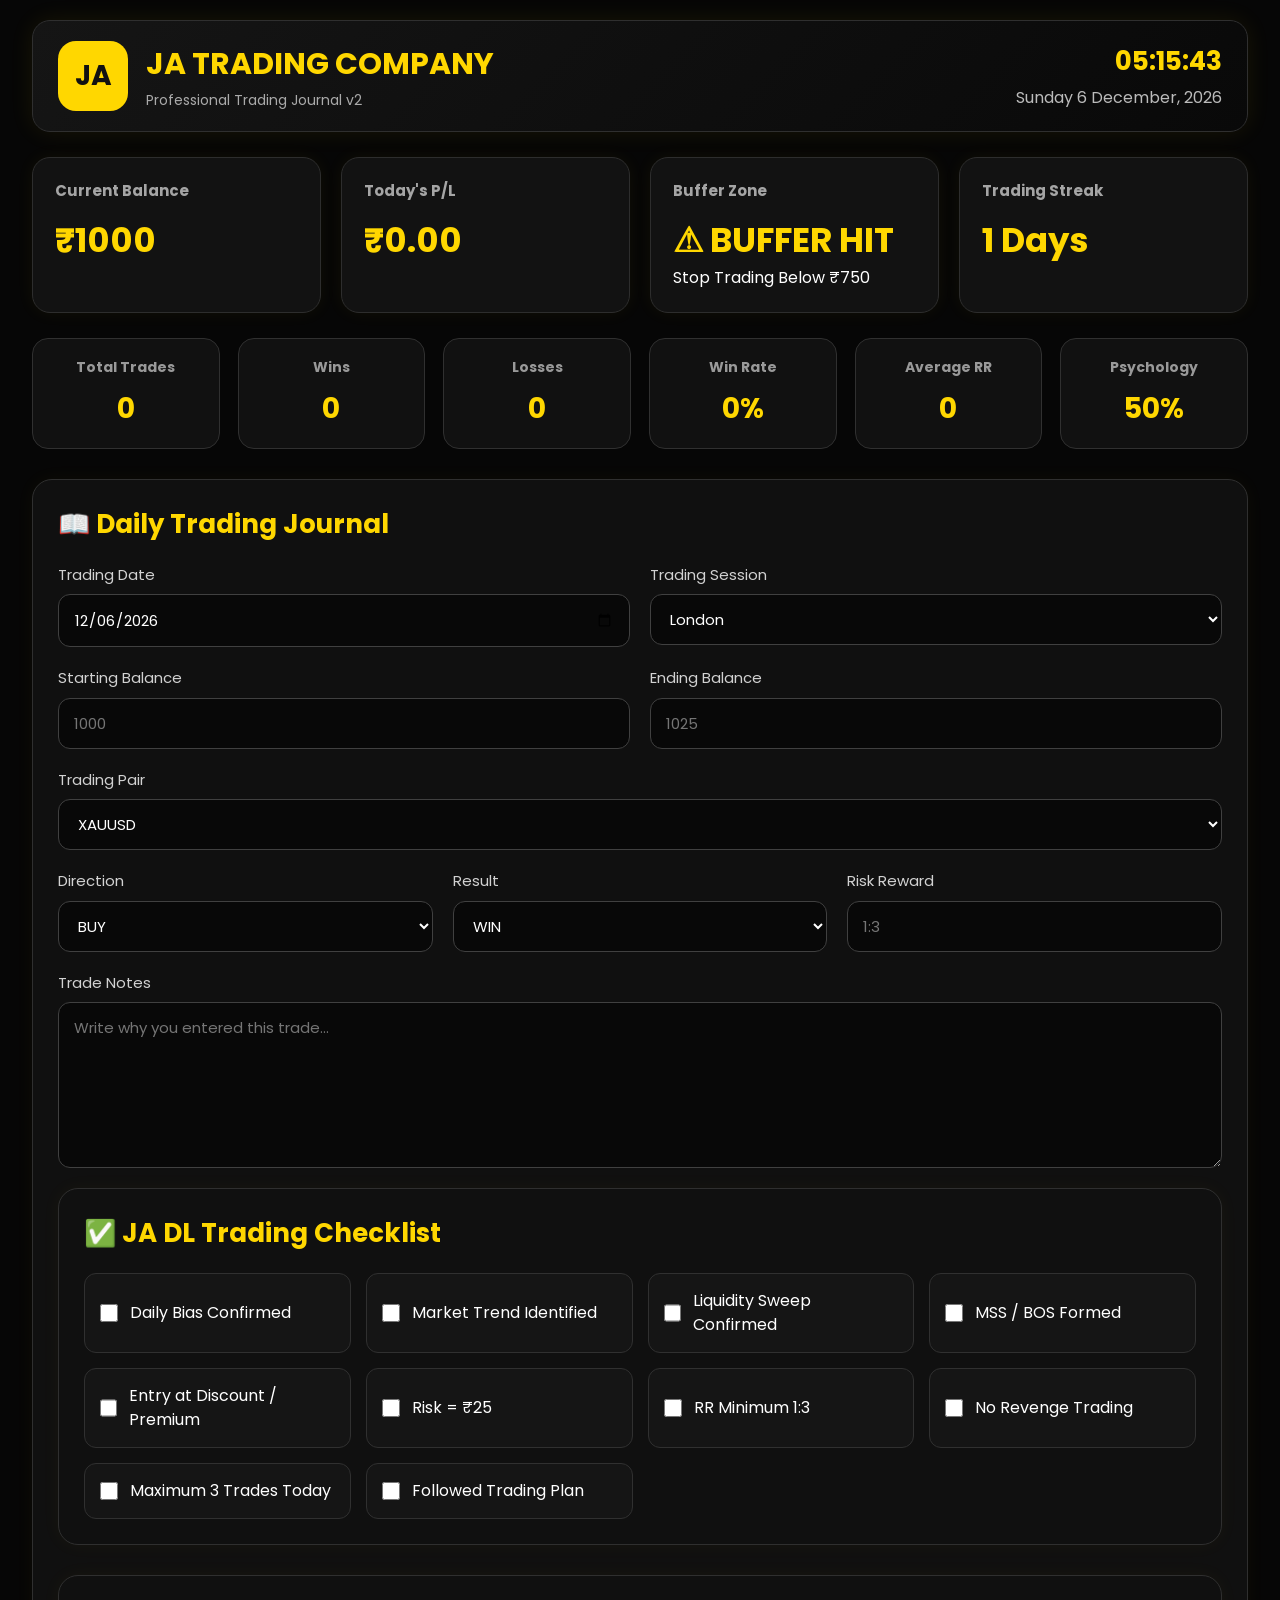
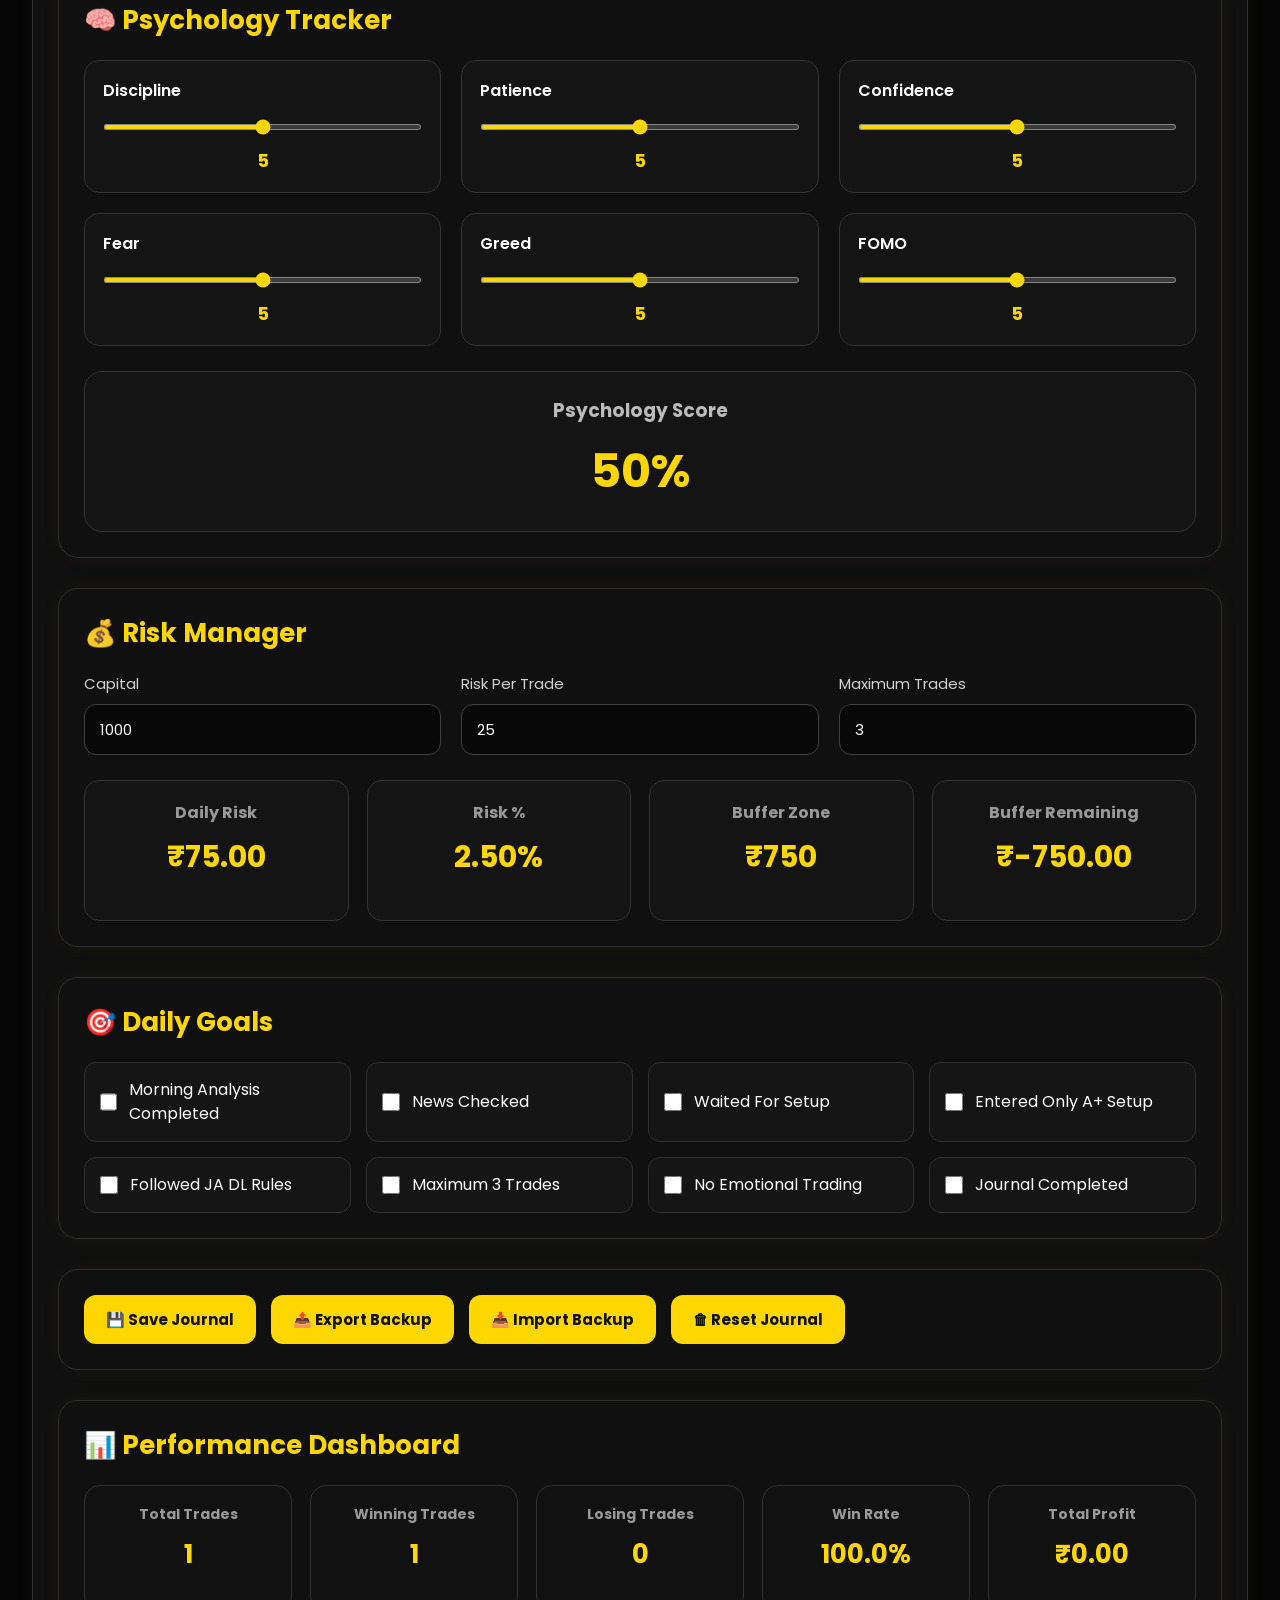
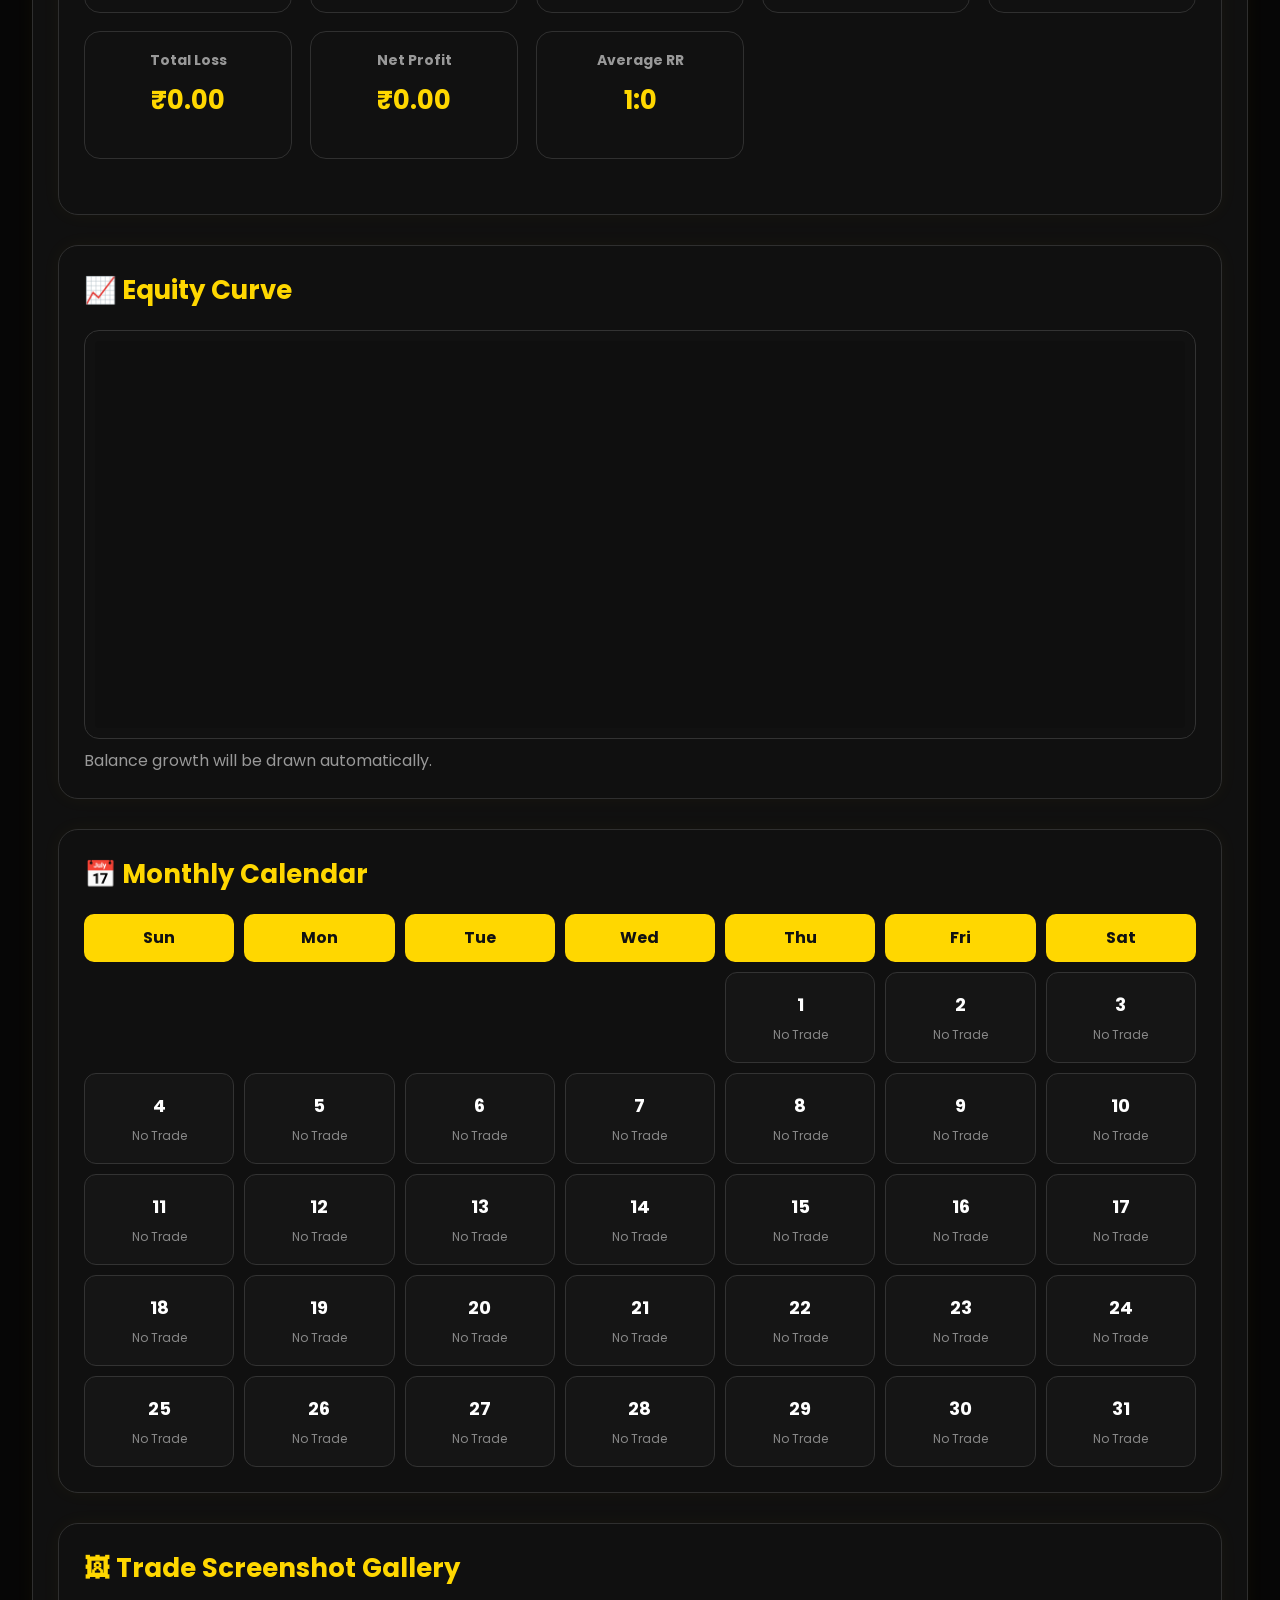
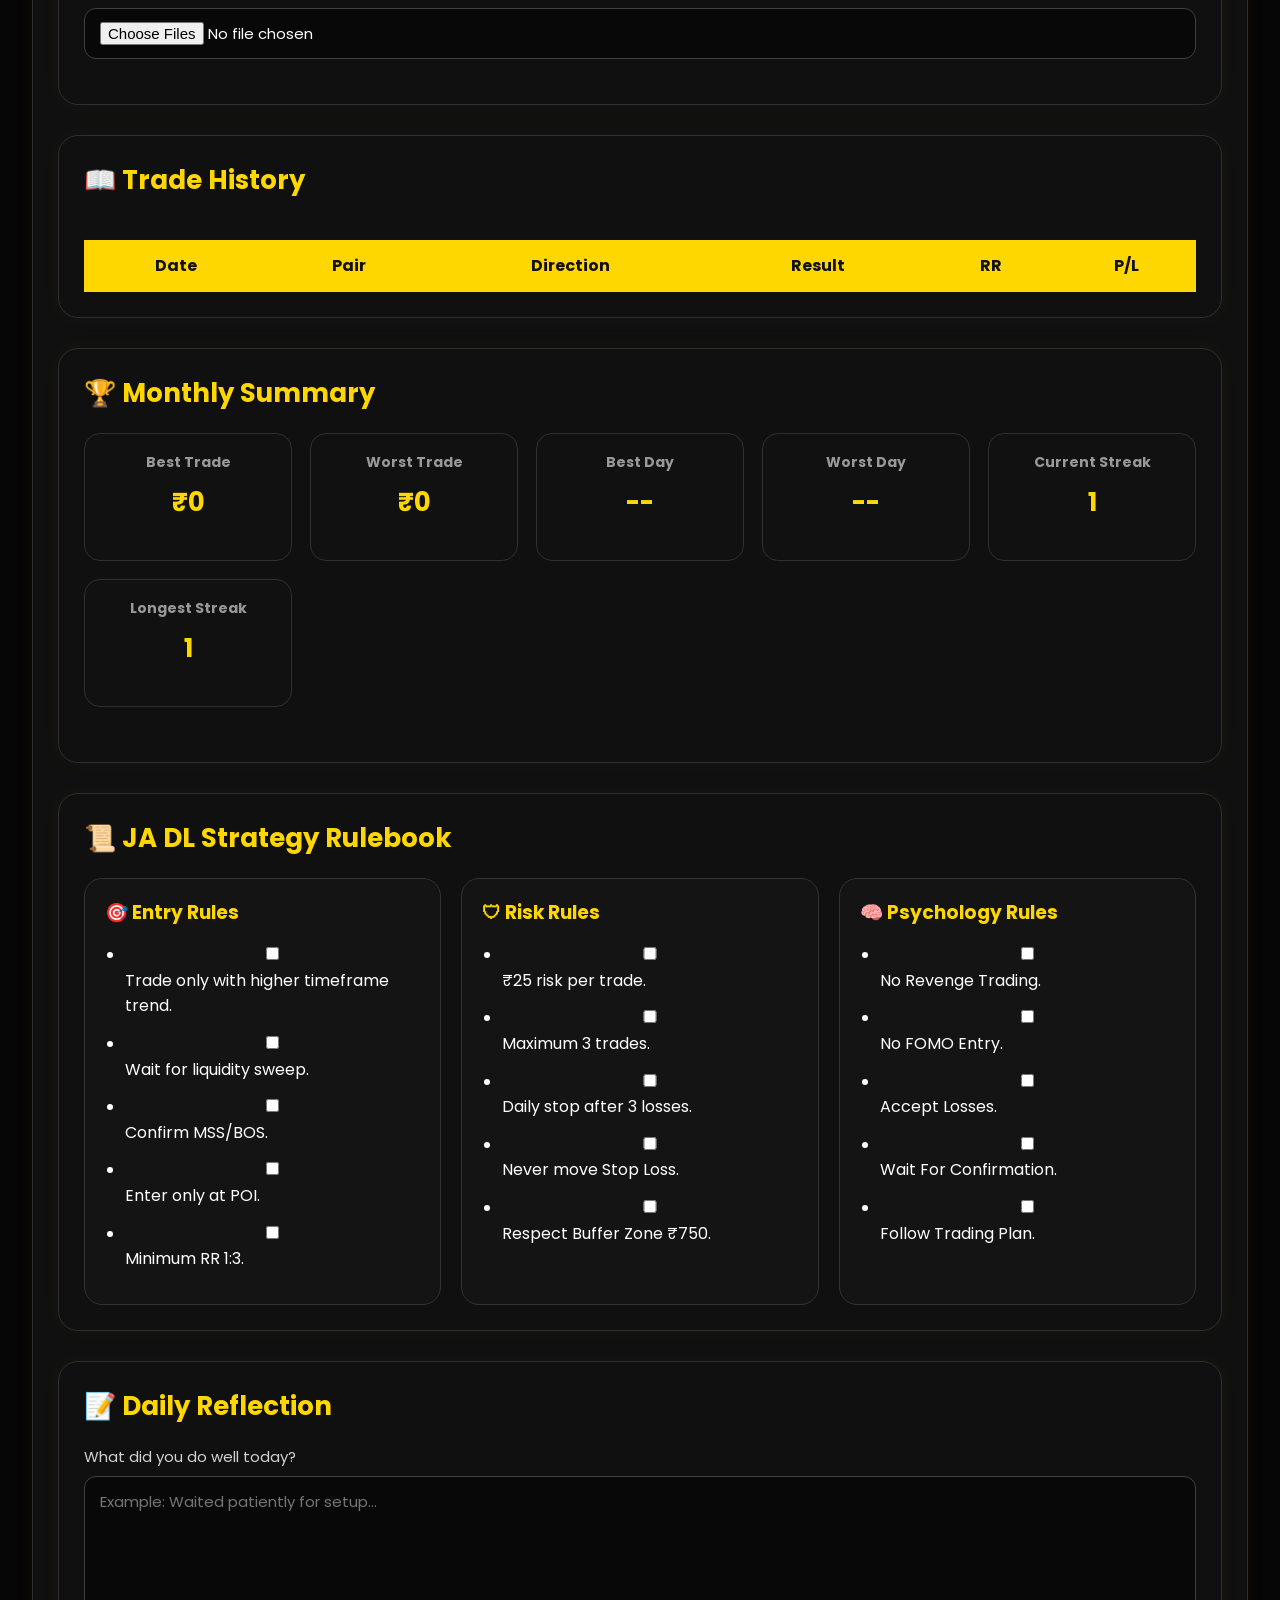
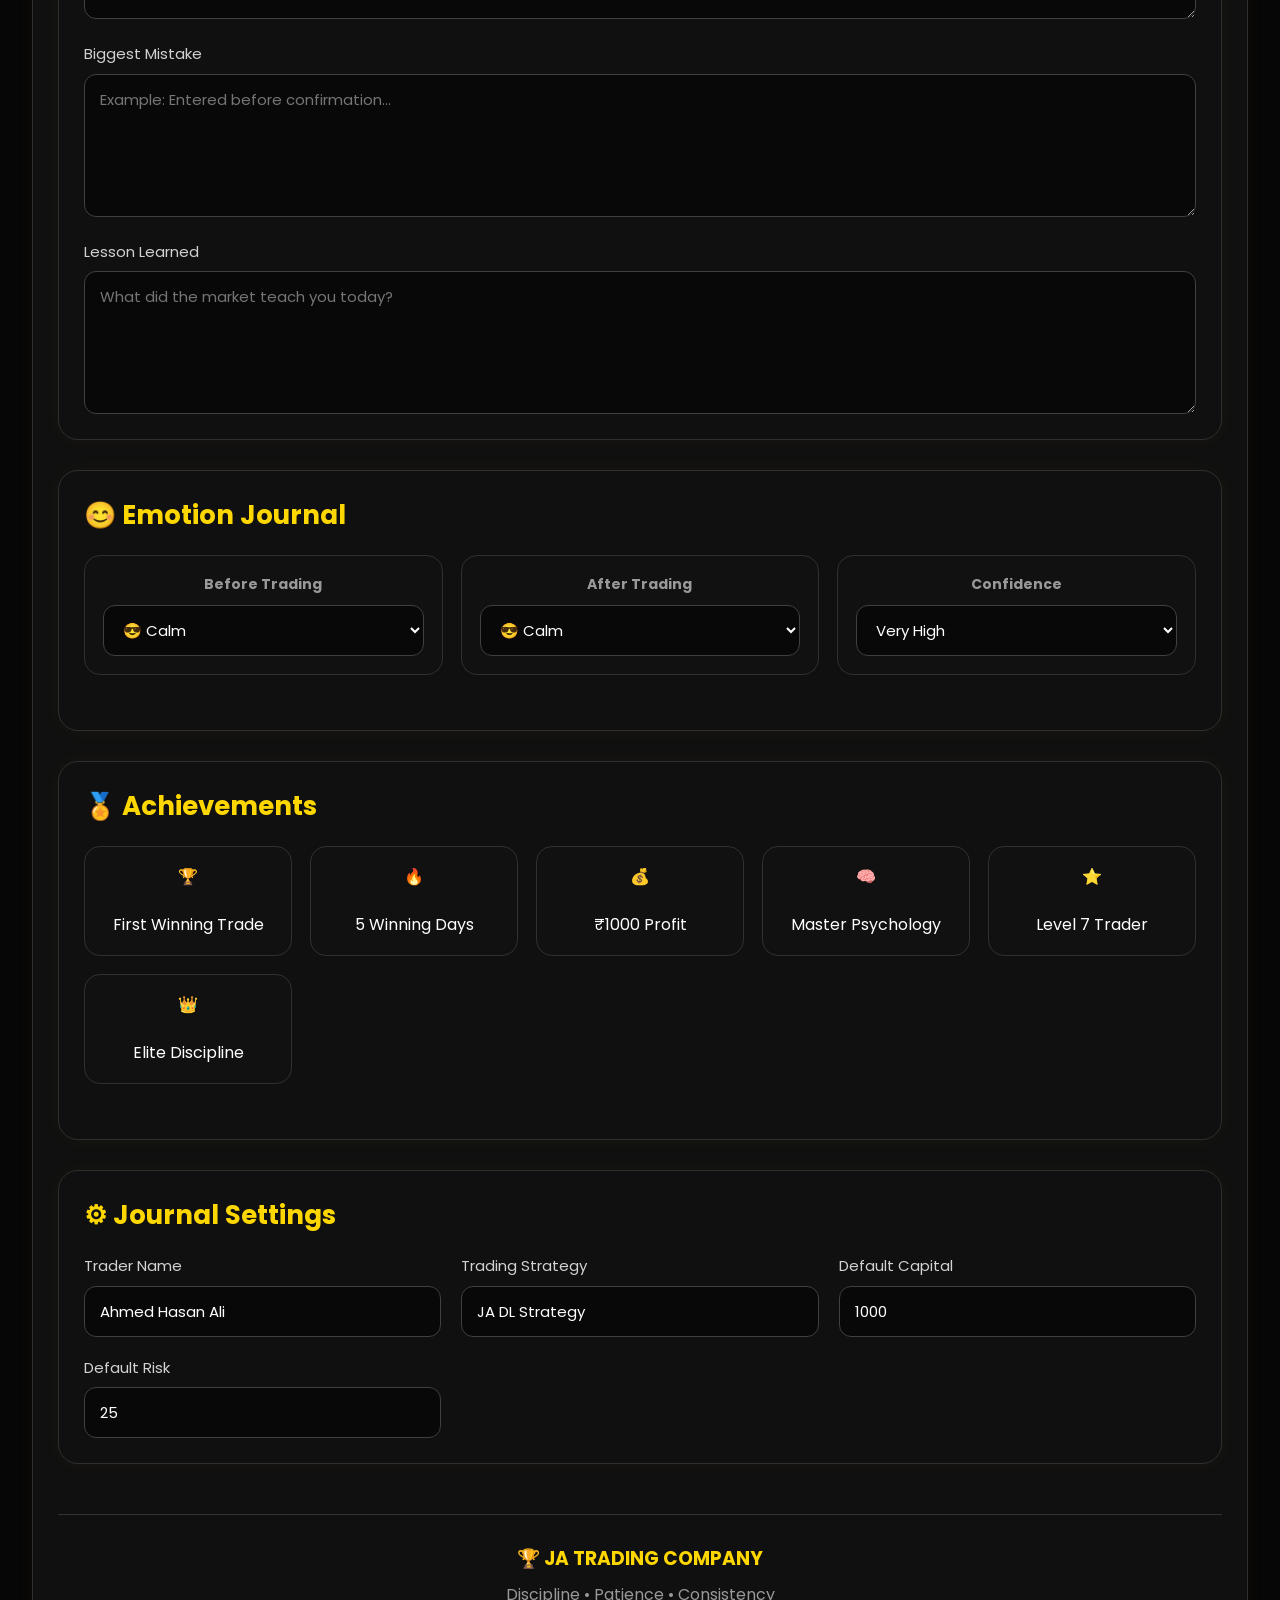
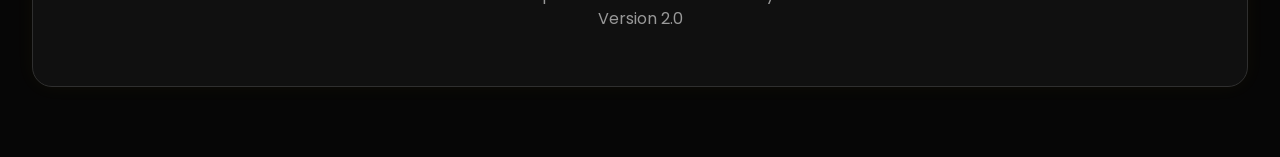
==== index.html @ 91037d9c "Rename index.html.HTML to index.html" ====
<!DOCTYPE html>
<html lang="en">
<head>

<meta charset="UTF-8">
<meta name="viewport" content="width=device-width, initial-scale=1.0">

<title>JA TRADING COMPANY | Professional Trading Journal</title>

<link rel="preconnect" href="https://fonts.googleapis.com">
<link rel="preconnect" href="https://fonts.gstatic.com" crossorigin>

<link href="https://fonts.googleapis.com/css2?family=Poppins:wght@300;400;500;600;700;800&display=swap" rel="stylesheet">

<style>

/* ===== CSS WILL CONTINUE IN PART 5 ===== */

/* ==========================================
   JA TRADING COMPANY
   PROFESSIONAL TRADING JOURNAL v2
   PART 5A
========================================== */

*{
margin:0;
padding:0;
box-sizing:border-box;
font-family:'Poppins',sans-serif;
}

html{
scroll-behavior:smooth;
}

body{
background:#060606;
color:#ffffff;
line-height:1.5;
}

.container{
width:95%;
max-width:1450px;
margin:auto;
padding:20px 0 40px;
}

/* ===========================
HEADER
=========================== */

header{
display:flex;
justify-content:space-between;
align-items:center;
flex-wrap:wrap;
padding:20px 25px;
margin-bottom:25px;
border:1px solid #2f2f2f;
border-radius:18px;
background:linear-gradient(135deg,#151515,#090909);
box-shadow:0 0 25px rgba(255,215,0,.08);
}

.logo{
display:flex;
align-items:center;
gap:18px;
}

.logoBox{
width:70px;
height:70px;
border-radius:18px;
display:flex;
justify-content:center;
align-items:center;
font-size:28px;
font-weight:700;
background:gold;
color:#111;
}

header h1{
font-size:30px;
color:gold;
}

header p{
color:#aaa;
font-size:14px;
margin-top:3px;
}

.clock{
text-align:right;
}

#liveClock{
font-size:26px;
font-weight:bold;
color:gold;
}

#todayDate{
margin-top:5px;
color:#bbb;
}

/* ===========================
DASHBOARD
=========================== */

.dashboard{
display:grid;
grid-template-columns:repeat(auto-fit,minmax(230px,1fr));
gap:20px;
margin-bottom:25px;
}

.card{
background:#121212;
border:1px solid #2d2d2d;
border-radius:18px;
padding:22px;
transition:.35s;
box-shadow:0 0 18px rgba(255,215,0,.05);
}

.card:hover{
transform:translateY(-6px);
border-color:gold;
}

.card h3{
font-size:15px;
color:#a5a5a5;
margin-bottom:12px;
}

.card h1{
font-size:34px;
color:gold;
}

/* ===========================
SMALL CARDS
=========================== */

.statsGrid{
display:grid;
grid-template-columns:repeat(auto-fit,minmax(180px,1fr));
gap:18px;
margin-bottom:30px;
}

.smallCard{
background:#111;
border:1px solid #303030;
border-radius:16px;
padding:18px;
text-align:center;
transition:.3s;
}

.smallCard:hover{
border-color:gold;
transform:translateY(-4px);
}

.smallCard h4{
color:#999;
font-size:14px;
margin-bottom:10px;
}

.smallCard h2{
color:gold;
font-size:28px;
}

/* ===========================
JOURNAL
=========================== */

.journal{
background:#101010;
border:1px solid #2f2f2f;
border-radius:20px;
padding:25px;
margin-bottom:30px;
box-shadow:0 0 20px rgba(255,215,0,.04);
}

.journal h2{
color:gold;
margin-bottom:20px;
font-size:26px;
}

.row{
display:grid;
grid-template-columns:repeat(auto-fit,minmax(260px,1fr));
gap:20px;
margin-bottom:20px;
}

.grid2{
display:grid;
grid-template-columns:repeat(auto-fit,minmax(280px,1fr));
gap:20px;
}

.grid3{
display:grid;
grid-template-columns:repeat(auto-fit,minmax(220px,1fr));
gap:20px;
}

.inputGroup{
display:flex;
flex-direction:column;
}

.inputGroup.full{
grid-column:1/-1;
}

.inputGroup label{
margin-bottom:8px;
font-size:15px;
color:#d2d2d2;
}

/* ===========================
INPUTS
=========================== */

input,
select,
textarea{
width:100%;
padding:13px 15px;
background:#080808;
border:1px solid #404040;
border-radius:12px;
color:white;
font-size:15px;
outline:none;
transition:.25s;
}

input:focus,
select:focus,
textarea:focus{
border-color:gold;
box-shadow:0 0 12px rgba(255,215,0,.18);
}

textarea{
resize:vertical;
min-height:120px;
}

/* Date Picker */

input[type="date"]{
color:white;
color-scheme:dark;
cursor:pointer;
}

input[type="date"]::-webkit-calendar-picker-indicator{
filter:invert(1);
cursor:pointer;
}

/* Range */

input[type="range"]{
accent-color:gold;
padding:0;
height:6px;
}

/* ===========================
BUTTONS
=========================== */

button{
background:gold;
color:#111;
padding:13px 22px;
border:none;
border-radius:12px;
font-weight:700;
font-size:15px;
cursor:pointer;
transition:.25s;
}

button:hover{
transform:translateY(-3px);
box-shadow:0 0 15px rgba(255,215,0,.35);
}

.buttonGrid{
display:flex;
flex-wrap:wrap;
gap:15px;
}


/* ===========================
CHECKLIST
=========================== */

.checkGrid{
display:grid;
grid-template-columns:repeat(auto-fit,minmax(250px,1fr));
gap:15px;
margin-top:15px;
}

.checkGrid label{
display:flex;
align-items:center;
gap:12px;
padding:15px;
background:#151515;
border:1px solid #303030;
border-radius:12px;
cursor:pointer;
transition:.25s;
}

.checkGrid label:hover{
border-color:gold;
background:#1b1b1b;
}

.checkGrid input{
width:18px;
height:18px;
accent-color:gold;
}


/* ===========================
PSYCHOLOGY
=========================== */

.sliderBox{
background:#141414;
padding:18px;
border-radius:15px;
border:1px solid #333;
}

.sliderBox label{
display:block;
margin-bottom:10px;
font-weight:600;
}

.sliderBox span{
display:block;
margin-top:10px;
font-size:18px;
font-weight:bold;
color:gold;
text-align:center;
}

.psychologyScore{
margin-top:25px;
padding:25px;
text-align:center;
background:#141414;
border-radius:18px;
border:1px solid #333;
}

.psychologyScore h3{
color:#bbb;
margin-bottom:12px;
}

.psychologyScore h1{
font-size:46px;
color:gold;
}


/* ===========================
RISK CARDS
=========================== */

.riskCards{
display:grid;
grid-template-columns:repeat(auto-fit,minmax(220px,1fr));
gap:18px;
margin-top:25px;
}

.riskCard{
background:#141414;
padding:20px;
text-align:center;
border-radius:15px;
border:1px solid #333;
transition:.3s;
}

.riskCard:hover{
border-color:gold;
transform:translateY(-5px);
}

.riskCard h4{
color:#999;
margin-bottom:10px;
}

.riskCard h2{
color:gold;
font-size:30px;
}


/* ===========================
CALENDAR
=========================== */

.calendarGrid{
display:grid;
grid-template-columns:repeat(7,1fr);
gap:10px;
margin-top:20px;
}

.dayHead{
background:gold;
color:#111;
font-weight:bold;
text-align:center;
padding:12px;
border-radius:10px;
}

.dayCell{
background:#151515;
border:1px solid #333;
border-radius:12px;
padding:18px;
text-align:center;
cursor:pointer;
transition:.25s;
user-select:none;
}

.dayCell:hover{
border-color:gold;
transform:scale(1.05);
}

.dayProfit{
background:#155724;
border-color:#2ecc71;
}

.dayLoss{
background:#5b1515;
border-color:#ff4d4d;
}

.dayNeutral{
background:#202020;
}


/* ===========================
TABLE
=========================== */

table{
width:100%;
border-collapse:collapse;
margin-top:20px;
}

th{
background:gold;
color:#111;
padding:14px;
}

td{
padding:12px;
text-align:center;
border-bottom:1px solid #333;
background:#111;
}

tr:hover td{
background:#1a1a1a;
}


/* ===========================
GALLERY
=========================== */

.gallery{
display:grid;
grid-template-columns:repeat(auto-fit,minmax(180px,1fr));
gap:18px;
margin-top:20px;
}

.gallery img{
width:100%;
height:180px;
object-fit:cover;
border-radius:15px;
border:2px solid #333;
transition:.3s;
}

.gallery img:hover{
border-color:gold;
transform:scale(1.03);
}


/* ===========================
RULEBOOK
=========================== */

.ruleContainer{
display:grid;
grid-template-columns:repeat(auto-fit,minmax(280px,1fr));
gap:20px;
}

.ruleCard{
background:#141414;
border:1px solid #333;
padding:20px;
border-radius:18px;
}

.ruleCard h3{
color:gold;
margin-bottom:15px;
}

.ruleCard ul{
padding-left:20px;
}

.ruleCard li{
margin-bottom:12px;
line-height:1.6;
}


/* ===========================
ACHIEVEMENTS
=========================== */

.smallCard{
transition:.3s;
}

.smallCard:hover{
box-shadow:0 0 20px rgba(255,215,0,.15);
}


/* ===========================
FOOTER
=========================== */

footer{
margin-top:50px;
padding:30px;
text-align:center;
border-top:1px solid #333;
color:#999;
}

footer h3{
color:gold;
margin-bottom:10px;
}

/* ===========================
EQUITY CHART
=========================== */

canvas{
width:100%;
display:block;
background:#0f0f0f;
border:1px solid #333;
border-radius:18px;
padding:10px;
margin-top:20px;
}

/* ===========================
CUSTOM SCROLLBAR
=========================== */

::-webkit-scrollbar{
width:10px;
height:10px;
}

::-webkit-scrollbar-track{
background:#0b0b0b;
}

::-webkit-scrollbar-thumb{
background:gold;
border-radius:20px;
}

::-webkit-scrollbar-thumb:hover{
background:#ffd700;
}

/* ===========================
STATUS COLORS
=========================== */

.profit{
color:#2ecc71;
font-weight:bold;
}

.loss{
color:#ff4d4d;
font-weight:bold;
}

.warning{
color:#ff9800;
font-weight:bold;
}

.safe{
color:#2ecc71;
font-weight:bold;
}

/* ===========================
BADGES
=========================== */

.badge{
display:inline-block;
padding:8px 14px;
border-radius:30px;
background:gold;
color:#111;
font-weight:700;
font-size:13px;
margin:5px;
}

.locked{
background:#333;
color:#aaa;
}

/* ===========================
QUOTE BOX
=========================== */

.quoteBox{
margin-top:20px;
padding:20px;
background:#141414;
border-left:5px solid gold;
border-radius:12px;
font-style:italic;
color:#ddd;
}

/* ===========================
ANIMATIONS
=========================== */

@keyframes fadeUp{

0%{
opacity:0;
transform:translateY(20px);
}

100%{
opacity:1;
transform:translateY(0);
}

}

.card,
.smallCard,
.journal,
.ruleCard,
.riskCard{
animation:fadeUp .5s ease;
}

/* ===========================
HOVER EFFECTS
=========================== */

button:active{
transform:scale(.98);
}

input:hover,
select:hover,
textarea:hover{
border-color:#777;
}

/* ===========================
RESPONSIVE
=========================== */

@media(max-width:1100px){

header{
flex-direction:column;
gap:20px;
text-align:center;
}

.clock{
text-align:center;
}

}

@media(max-width:768px){

.container{
width:96%;
}

.dashboard{
grid-template-columns:1fr;
}

.statsGrid{
grid-template-columns:1fr 1fr;
}

.grid2,
.grid3,
.row,
.ruleContainer{
grid-template-columns:1fr;
}

.buttonGrid{
flex-direction:column;
}

button{
width:100%;
}

.calendarGrid{
grid-template-columns:repeat(7,1fr);
gap:5px;
}

.dayCell{
padding:10px;
font-size:14px;
}

.logo{
flex-direction:column;
text-align:center;
}

header h1{
font-size:24px;
}

.card h1{
font-size:28px;
}

}

@media(max-width:500px){

.statsGrid{
grid-template-columns:1fr;
}

.dayHead{
font-size:12px;
padding:8px;
}

.dayCell{
font-size:12px;
padding:8px;
}

.gallery{
grid-template-columns:1fr;
}

table{
font-size:12px;
}

th,
td{
padding:8px;
}

}

/* ===========================
FINAL TOUCHES
=========================== */

::selection{
background:gold;
color:#111;
}

hr{
border:none;
height:1px;
background:#333;
margin:25px 0;
}

.hidden{
display:none;
}

.center{
text-align:center;
}

.gold{
color:gold;
}

.mt20{
margin-top:20px;
}

.mb20{
margin-bottom:20px;
}

.shadow{
box-shadow:0 0 20px rgba(255,215,0,.12);
}

.round{
border-radius:18px;
}

/* ===== END OF CSS ===== */



</style>

</head>

<body>

<div class="container">

<!-- ========================================= -->
<!-- HEADER -->
<!-- ========================================= -->

<header>

<div class="logo">

<div class="logoBox">
JA
</div>

<div>

<h1>JA TRADING COMPANY</h1>

<p>
Professional Trading Journal v2
</p>

</div>

</div>

<div class="clock">

<div id="liveClock">
00:00:00
</div>

<div id="todayDate">
Loading...
</div>

</div>

</header>





<!-- ========================================= -->
<!-- DASHBOARD -->
<!-- ========================================= -->

<section class="dashboard">

<div class="card">

<h3>Current Balance</h3>

<h1 id="currentBalanceDisplay">
₹1000
</h1>

</div>

<div class="card">

<h3>Today's P/L</h3>

<h1 id="todayPnL">
₹0
</h1>

</div>

<div class="card">

<h3>Buffer Zone</h3>

<h1 id="bufferStatus">
SAFE
</h1>

<p>
Stop Trading Below ₹750
</p>

</div>

<div class="card">

<h3>Trading Streak</h3>

<h1 id="streak">
0 Days
</h1>

</div>

</section>







<!-- ========================================= -->
<!-- QUICK STATISTICS -->
<!-- ========================================= -->

<section class="statsGrid">

<div class="smallCard">

<h4>Total Trades</h4>

<h2 id="totalTrades">
0
</h2>

</div>

<div class="smallCard">

<h4>Wins</h4>

<h2 id="wins">
0
</h2>

</div>

<div class="smallCard">

<h4>Losses</h4>

<h2 id="losses">
0
</h2>

</div>

<div class="smallCard">

<h4>Win Rate</h4>

<h2 id="winRate">
0%
</h2>

</div>

<div class="smallCard">

<h4>Average RR</h4>

<h2 id="avgRR">
0
</h2>

</div>

<div class="smallCard">

<h4>Psychology</h4>

<h2 id="mindScore">
0%
</h2>

</div>

</section>








<!-- ========================================= -->
<!-- DAILY JOURNAL -->
<!-- ========================================= -->

<section class="journal">

<h2>
📖 Daily Trading Journal
</h2>

<div class="row">

<div class="inputGroup">

<label>

Trading Date

</label>

<input
type="date"
id="tradeDate">

</div>

<div class="inputGroup">

<label>

Trading Session

</label>

<select id="session">

<option>London</option>
<option>New York</option>
<option>Asian</option>

</select>

</div>

</div>






<div class="row">

<div class="inputGroup">

<label>

Starting Balance

</label>

<input
type="number"
id="startingBalance"
placeholder="1000">

</div>

<div class="inputGroup">

<label>

Ending Balance

</label>

<input
type="number"
id="endingBalance"
placeholder="1025">

</div>

</div>







<div class="row">

<div class="inputGroup full">

<label>

Trading Pair

</label>

<select id="pair">

<option>XAUUSD</option>
<option>BTCUSD</option>
<option>EURUSD</option>
<option>GBPUSD</option>
<option>USDJPY</option>

</select>

</div>

</div>







<div class="row">

<div class="inputGroup">

<label>

Direction

</label>

<select id="direction">

<option>BUY</option>
<option>SELL</option>

</select>

</div>

<div class="inputGroup">

<label>

Result

</label>

<select id="result">

<option>WIN</option>
<option>LOSS</option>
<option>BREAKEVEN</option>

</select>

</div>

<div class="inputGroup">

<label>

Risk Reward

</label>

<input
type="text"
id="rr"
placeholder="1:3">

</div>

</div>







<div class="row">

<div class="inputGroup full">

<label>

Trade Notes

</label>

<textarea
id="notes"
rows="6"
placeholder="Write why you entered this trade..."></textarea>

</div>

</div>

<!-- ========================================= -->
<!-- JA DL CHECKLIST -->
<!-- ========================================= -->

<section class="journal">

<h2>✅ JA DL Trading Checklist</h2>

<div class="checkGrid">

<label><input type="checkbox" id="c1"> Daily Bias Confirmed</label>

<label><input type="checkbox" id="c2"> Market Trend Identified</label>

<label><input type="checkbox" id="c3"> Liquidity Sweep Confirmed</label>

<label><input type="checkbox" id="c4"> MSS / BOS Formed</label>

<label><input type="checkbox" id="c5"> Entry at Discount / Premium</label>

<label><input type="checkbox" id="c6"> Risk = ₹25</label>

<label><input type="checkbox" id="c7"> RR Minimum 1:3</label>

<label><input type="checkbox" id="c8"> No Revenge Trading</label>

<label><input type="checkbox" id="c9"> Maximum 3 Trades Today</label>

<label><input type="checkbox" id="c10"> Followed Trading Plan</label>

</div>

</section>





<!-- ========================================= -->
<!-- PSYCHOLOGY -->
<!-- ========================================= -->

<section class="journal">

<h2>🧠 Psychology Tracker</h2>

<div class="grid2">

<div class="sliderBox">

<label>Discipline</label>

<input
type="range"
id="discipline"
min="0"
max="10"
value="5">

<span id="disciplineValue">5</span>

</div>

<div class="sliderBox">

<label>Patience</label>

<input
type="range"
id="patience"
min="0"
max="10"
value="5">

<span id="patienceValue">5</span>

</div>

<div class="sliderBox">

<label>Confidence</label>

<input
type="range"
id="confidence"
min="0"
max="10"
value="5">

<span id="confidenceValue">5</span>

</div>

<div class="sliderBox">

<label>Fear</label>

<input
type="range"
id="fear"
min="0"
max="10"
value="5">

<span id="fearValue">5</span>

</div>

<div class="sliderBox">

<label>Greed</label>

<input
type="range"
id="greed"
min="0"
max="10"
value="5">

<span id="greedValue">5</span>

</div>

<div class="sliderBox">

<label>FOMO</label>

<input
type="range"
id="fomo"
min="0"
max="10"
value="5">

<span id="fomoValue">5</span>

</div>

</div>

<div class="psychologyScore">

<h3>Psychology Score</h3>

<h1 id="psychologyScore">
50%
</h1>

</div>

</section>





<!-- ========================================= -->
<!-- RISK MANAGER -->
<!-- ========================================= -->

<section class="journal">

<h2>💰 Risk Manager</h2>

<div class="grid3">

<div class="inputGroup">

<label>Capital</label>

<input
type="number"
id="capital"
value="1000">

</div>

<div class="inputGroup">

<label>Risk Per Trade</label>

<input
type="number"
id="riskPerTrade"
value="25">

</div>

<div class="inputGroup">

<label>Maximum Trades</label>

<input
type="number"
id="maxTrades"
value="3">

</div>

</div>

<div class="riskCards">

<div class="riskCard">

<h4>Daily Risk</h4>

<h2 id="dailyRisk">
₹75
</h2>

</div>

<div class="riskCard">

<h4>Risk %</h4>

<h2 id="riskPercent">
2.5%
</h2>

</div>

<div class="riskCard">

<h4>Buffer Zone</h4>

<h2>
₹750
</h2>

</div>

<div class="riskCard">

<h4>Buffer Remaining</h4>

<h2 id="bufferRemaining">
₹250
</h2>

</div>

</div>

</section>






<!-- ========================================= -->
<!-- DAILY GOALS -->
<!-- ========================================= -->

<section class="journal">

<h2>🎯 Daily Goals</h2>

<div class="checkGrid">

<label><input type="checkbox"> Morning Analysis Completed</label>

<label><input type="checkbox"> News Checked</label>

<label><input type="checkbox"> Waited For Setup</label>

<label><input type="checkbox"> Entered Only A+ Setup</label>

<label><input type="checkbox"> Followed JA DL Rules</label>

<label><input type="checkbox"> Maximum 3 Trades</label>

<label><input type="checkbox"> No Emotional Trading</label>

<label><input type="checkbox"> Journal Completed</label>

</div>

</section>







<!-- ========================================= -->
<!-- ACTION BUTTONS -->
<!-- ========================================= -->

<section class="journal">

<div class="buttonGrid">

<button id="saveJournalBtn">

💾 Save Journal

</button>

<button id="exportBtn">

📤 Export Backup

</button>

<button id="importBtn">

📥 Import Backup

</button>

<button id="resetBtn">

🗑 Reset Journal

</button>

</div>

</section>


<!-- ========================================= -->
<!-- PERFORMANCE DASHBOARD -->
<!-- ========================================= -->

<section class="journal">

<h2>📊 Performance Dashboard</h2>

<div class="statsGrid">

<div class="smallCard">
<h4>Total Trades</h4>
<h2 id="statTotalTrades">0</h2>
</div>

<div class="smallCard">
<h4>Winning Trades</h4>
<h2 id="statWins">0</h2>
</div>

<div class="smallCard">
<h4>Losing Trades</h4>
<h2 id="statLosses">0</h2>
</div>

<div class="smallCard">
<h4>Win Rate</h4>
<h2 id="statWinRate">0%</h2>
</div>

<div class="smallCard">
<h4>Total Profit</h4>
<h2 id="statProfit">₹0</h2>
</div>

<div class="smallCard">
<h4>Total Loss</h4>
<h2 id="statLoss">₹0</h2>
</div>

<div class="smallCard">
<h4>Net Profit</h4>
<h2 id="statNet">₹0</h2>
</div>

<div class="smallCard">
<h4>Average RR</h4>
<h2 id="statRR">1:0</h2>
</div>

</div>

</section>





<!-- ========================================= -->
<!-- EQUITY CURVE -->
<!-- ========================================= -->

<section class="journal">

<h2>📈 Equity Curve</h2>

<canvas
id="equityChart"
width="900"
height="320"
style="
width:100%;
background:#111;
border-radius:15px;
border:1px solid #333;
">
</canvas>

<p style="margin-top:10px;color:#999;">
Balance growth will be drawn automatically.
</p>

</section>






<!-- ========================================= -->
<!-- MONTHLY CALENDAR -->
<!-- ========================================= -->

<section class="journal">

<h2>📅 Monthly Calendar</h2>

<div id="calendarGrid" class="calendarGrid">

<div class="dayHead">Sun</div>
<div class="dayHead">Mon</div>
<div class="dayHead">Tue</div>
<div class="dayHead">Wed</div>
<div class="dayHead">Thu</div>
<div class="dayHead">Fri</div>
<div class="dayHead">Sat</div>

<!-- Days added by JavaScript -->

</div>

</section>







<!-- ========================================= -->
<!-- SCREENSHOT GALLERY -->
<!-- ========================================= -->

<section class="journal">

<h2>🖼 Trade Screenshot Gallery</h2>

<input
type="file"
id="imageUpload"
accept="image/*"
multiple>

<div
id="gallery"
class="gallery">

</div>

</section>








<!-- ========================================= -->
<!-- TRADE HISTORY -->
<!-- ========================================= -->

<section class="journal">

<h2>📖 Trade History</h2>

<div style="overflow:auto;">

<table id="historyTable">

<thead>

<tr>

<th>Date</th>

<th>Pair</th>

<th>Direction</th>

<th>Result</th>

<th>RR</th>

<th>P/L</th>

</tr>

</thead>

<tbody id="historyBody">

</tbody>

</table>

</div>

</section>








<!-- ========================================= -->
<!-- MONTHLY SUMMARY -->
<!-- ========================================= -->

<section class="journal">

<h2>🏆 Monthly Summary</h2>

<div class="statsGrid">

<div class="smallCard">

<h4>Best Trade</h4>

<h2 id="bestTrade">
₹0
</h2>

</div>

<div class="smallCard">

<h4>Worst Trade</h4>

<h2 id="worstTrade">
₹0
</h2>

</div>

<div class="smallCard">

<h4>Best Day</h4>

<h2 id="bestDay">
--
</h2>

</div>

<div class="smallCard">

<h4>Worst Day</h4>

<h2 id="worstDay">
--
</h2>

</div>

<div class="smallCard">

<h4>Current Streak</h4>

<h2 id="currentStreak">
0
</h2>

</div>

<div class="smallCard">

<h4>Longest Streak</h4>

<h2 id="longestStreak">
0
</h2>

</div>

</div>

</section>

<!-- ========================================= -->
<!-- JA DL RULEBOOK -->
<!-- ========================================= -->

<section class="journal">

<h2>📜 JA DL Strategy Rulebook</h2>

<div class="ruleContainer">

<div class="ruleCard">
<h3>🎯 Entry Rules</h3>

<ul>
<li><input type="checkbox" id="r1"> Trade only with higher timeframe trend.</li>
<li><input type="checkbox" id="r2"> Wait for liquidity sweep.</li>
<li><input type="checkbox" id="r3"> Confirm MSS/BOS.</li>
<li><input type="checkbox" id="r4"> Enter only at POI.</li>
<li><input type="checkbox" id="r5"> Minimum RR 1:3.</li>
</ul>

</div>

<div class="ruleCard">

<h3>🛡 Risk Rules</h3>

<ul>

<li><input type="checkbox" id="r6"> ₹25 risk per trade.</li>

<li><input type="checkbox" id="r7"> Maximum 3 trades.</li>

<li><input type="checkbox" id="r8"> Daily stop after 3 losses.</li>

<li><input type="checkbox" id="r9"> Never move Stop Loss.</li>

<li><input type="checkbox" id="r10"> Respect Buffer Zone ₹750.</li>

</ul>

</div>

<div class="ruleCard">

<h3>🧠 Psychology Rules</h3>

<ul>

<li><input type="checkbox" id="r11"> No Revenge Trading.</li>

<li><input type="checkbox" id="r12"> No FOMO Entry.</li>

<li><input type="checkbox" id="r13"> Accept Losses.</li>

<li><input type="checkbox" id="r14"> Wait For Confirmation.</li>

<li><input type="checkbox" id="r15"> Follow Trading Plan.</li>

</ul>

</div>

</div>

</section>







<!-- ========================================= -->
<!-- DAILY REFLECTION -->
<!-- ========================================= -->

<section class="journal">

<h2>📝 Daily Reflection</h2>

<div class="inputGroup">

<label>
What did you do well today?
</label>

<textarea
id="goodThings"
rows="5"
placeholder="Example: Waited patiently for setup...">
</textarea>

</div>

<br>

<div class="inputGroup">

<label>
Biggest Mistake
</label>

<textarea
id="mistakes"
rows="5"
placeholder="Example: Entered before confirmation...">
</textarea>

</div>

<br>

<div class="inputGroup">

<label>
Lesson Learned
</label>

<textarea
id="lesson"
rows="5"
placeholder="What did the market teach you today?">
</textarea>

</div>

</section>








<!-- ========================================= -->
<!-- EMOTION JOURNAL -->
<!-- ========================================= -->

<section class="journal">

<h2>😊 Emotion Journal</h2>

<div class="statsGrid">

<div class="smallCard">
<h4>Before Trading</h4>

<select id="emotionBefore">
<option>😎 Calm</option>
<option>😐 Normal</option>
<option>😟 Nervous</option>
<option>😡 Angry</option>
<option>😨 Fearful</option>
</select>

</div>

<div class="smallCard">

<h4>After Trading</h4>

<select id="emotionAfter">
<option>😎 Calm</option>
<option>😊 Happy</option>
<option>😐 Neutral</option>
<option>😔 Sad</option>
<option>😡 Frustrated</option>
</select>

</div>

<div class="smallCard">

<h4>Confidence</h4>

<select id="confidenceLevel">
<option>Very High</option>
<option>High</option>
<option>Medium</option>
<option>Low</option>
<option>Very Low</option>
</select>

</div>

</div>

</section>








<!-- ========================================= -->
<!-- ACHIEVEMENTS -->
<!-- ========================================= -->

<section class="journal">

<h2>🏅 Achievements</h2>

<div class="statsGrid">

<div class="smallCard">
🏆<br><br>

First Winning Trade

</div>

<div class="smallCard">
🔥<br><br>

5 Winning Days

</div>

<div class="smallCard">
💰<br><br>

₹1000 Profit

</div>

<div class="smallCard">
🧠<br><br>

Master Psychology

</div>

<div class="smallCard">
⭐<br><br>

Level 7 Trader

</div>

<div class="smallCard">
👑<br><br>

Elite Discipline

</div>

</div>

</section>








<!-- ========================================= -->
<!-- SETTINGS -->
<!-- ========================================= -->

<section class="journal">

<h2>⚙ Journal Settings</h2>

<div class="grid2">

<div class="inputGroup">

<label>
Trader Name
</label>

<input
type="text"
id="traderName"
value="Ahmed Hasan Ali">

</div>

<div class="inputGroup">

<label>
Trading Strategy
</label>

<input
type="text"
id="strategyName"
value="JA DL Strategy">

</div>

<div class="inputGroup">

<label>
Default Capital
</label>

<input
type="number"
id="defaultCapital"
value="1000">

</div>

<div class="inputGroup">

<label>
Default Risk
</label>

<input
type="number"
id="defaultRisk"
value="25">

</div>

</div>

</section>








<!-- ========================================= -->
<!-- FOOTER -->
<!-- ========================================= -->

<footer>

<h3>
🏆 JA TRADING COMPANY
</h3>

<p>

Discipline • Patience • Consistency

</p>

<p>

Version 2.0

</p>

</footer>




<!-- ========================================= -->
<!-- JAVASCRIPT START -->
<!-- ========================================= -->

<script>

/* ==========================================
   JA TRADING COMPANY
   PROFESSIONAL TRADING JOURNAL V2
========================================== */


/* ===========================
   SHORTCUT FUNCTIONS
=========================== */

const $ = (id) => document.getElementById(id);

const $$ = (selector) => document.querySelectorAll(selector);



/* ===========================
   LIVE CLOCK
=========================== */

function updateClock(){

const now = new Date();

const time = now.toLocaleTimeString("en-IN",{
hour12:false
});

const date = now.toLocaleDateString("en-IN",{
weekday:"long",
day:"numeric",
month:"long",
year:"numeric"
});

if($("liveClock"))
$("liveClock").textContent = time;

if($("todayDate"))
$("todayDate").textContent = date;

}

setInterval(updateClock,1000);
updateClock();



/* ===========================
   TODAY'S DATE
=========================== */

function setTodayDate(){

if(!$("tradeDate")) return;

const today = new Date();

const yyyy = today.getFullYear();

const mm = String(today.getMonth()+1).padStart(2,"0");

const dd = String(today.getDate()).padStart(2,"0");

if($("tradeDate").value==="")
$("tradeDate").value=`${yyyy}-${mm}-${dd}`;

}

setTodayDate();



/* ===========================
   SAFE NUMBER
=========================== */

function numberValue(id){

const el=$(id);

if(!el) return 0;

const value=parseFloat(el.value);

return isNaN(value)?0:value;

}



/* ===========================
   FORMAT MONEY
=========================== */

function money(value){

return "₹"+Number(value).toFixed(2);

}



/* ===========================
   AUTO UPDATE BALANCE CARD
=========================== */

function updateBalanceCard(){

const end=numberValue("endingBalance");

if($("currentBalanceDisplay")){

$("currentBalanceDisplay").textContent=

end>0 ? money(end) : "₹1000";

}

}

document.addEventListener("input",updateBalanceCard);



/* ===========================
   SAVE STATUS
=========================== */

function showSaved(){

let tag=document.getElementById("saveStatus");

if(!tag){

tag=document.createElement("div");

tag.id="saveStatus";

tag.style.position="fixed";

tag.style.right="20px";

tag.style.bottom="20px";

tag.style.background="gold";

tag.style.color="#111";

tag.style.padding="10px 18px";

tag.style.borderRadius="10px";

tag.style.fontWeight="700";

tag.style.zIndex="9999";

document.body.appendChild(tag);

}

tag.textContent="✔ Journal Saved";

clearTimeout(window.saveTimer);

window.saveTimer=setTimeout(()=>{

tag.textContent="";

},1500);

}



/* ===========================
   END OF PART 6A-1
   CONTINUE IN PART 6A-2
=========================== */

/* ===========================
   LOCAL STORAGE
=========================== */

const STORAGE_KEY = "JA_TRADING_COMPANY_V2";

/* Save all form values */

function saveJournal(){

const data={};

document.querySelectorAll("input, textarea, select").forEach(el=>{

if(el.type==="checkbox"){

data[el.id]=el.checked;

}

else{

data[el.id]=el.value;

}

});

localStorage.setItem(

STORAGE_KEY,

JSON.stringify(data)

);

showSaved();

}

/* Load saved values */

function loadJournal(){

const raw=localStorage.getItem(STORAGE_KEY);

if(!raw) return;

const data=JSON.parse(raw);

Object.keys(data).forEach(id=>{

const el=document.getElementById(id);

if(!el) return;

if(el.type==="checkbox"){

el.checked=data[id];

}

else{

el.value=data[id];

}

});

updateBalanceCard();

updateStatistics();

updatePsychology();

}

/* Auto Save */

document.querySelectorAll(

"input, textarea, select"

).forEach(el=>{

el.addEventListener(

"input",

saveJournal

);

el.addEventListener(

"change",

saveJournal

);

});


/* ===========================
   STATISTICS
=========================== */

function updateStatistics(){

const result=$("result")?.value || "";

const start=numberValue("startingBalance");
const end=numberValue("endingBalance");

let total=Number($("statTotalTrades")?.textContent)||0;
let wins=Number($("statWins")?.textContent)||0;
let losses=Number($("statLosses")?.textContent)||0;

if(result==="WIN") wins=1;
else if(result==="LOSS") losses=1;

total=wins+losses;

if($("statTotalTrades"))
$("statTotalTrades").textContent=total;

if($("statWins"))
$("statWins").textContent=wins;

if($("statLosses"))
$("statLosses").textContent=losses;

const rate=total===0 ? 0 :

((wins/total)*100).toFixed(1);

if($("statWinRate"))
$("statWinRate").textContent=rate+"%";

const pnl=end-start;

if($("todayPnL"))
$("todayPnL").textContent=money(pnl);

if($("statNet"))
$("statNet").textContent=money(pnl);

if($("statProfit"))
$("statProfit").textContent=

pnl>0 ? money(pnl):"₹0.00";

if($("statLoss"))
$("statLoss").textContent=

pnl<0 ? money(Math.abs(pnl)):"₹0.00";

}

/* Auto Update Statistics */

[
"startingBalance",
"endingBalance",
"result"

].forEach(id=>{

const el=$(id);

if(el){

el.addEventListener(

"input",

updateStatistics

);

el.addEventListener(

"change",

updateStatistics

);

}

});


/* ===========================
   PSYCHOLOGY SCORE
=========================== */

function updatePsychology(){

const sliders=[

"discipline",

"patience",

"confidence",

"fear",

"greed",

"fomo"

];

let total=0;

sliders.forEach(id=>{

const slider=$(id);

const label=$(id+"Value");

if(slider){

if(label)

label.textContent=slider.value;

total+=Number(slider.value);

}

});

const score=((total/60)*100).toFixed(0);

if($("psychologyScore"))
$("psychologyScore").textContent=

score+"%";

if($("mindScore"))
$("mindScore").textContent=

score+"%";

}

/* Auto Update Psychology */

[
"discipline",
"patience",
"confidence",
"fear",
"greed",
"fomo"

].forEach(id=>{

const el=$(id);

if(el){

el.addEventListener(

"input",

updatePsychology

);

}

});


/* ===========================
   INITIAL LOAD
=========================== */

window.addEventListener(

"load",

()=>{

loadJournal();

updateStatistics();

updatePsychology();

updateBalanceCard();

});

/* ===========================
   END OF PART 6A-2
   CONTINUE IN PART 6B
=========================== */

/* ==========================================
   PART 6B
   RISK MANAGER + BUFFER ZONE + STREAK
========================================== */


/* ===========================
   RISK CALCULATOR
=========================== */

function updateRiskManager(){

const capital=numberValue("capital");
const risk=numberValue("riskPerTrade");
const maxTrades=numberValue("maxTrades");

const dailyRisk=risk*maxTrades;

const riskPercent=
capital>0
?
((risk/capital)*100).toFixed(2)
:
0;

if($("dailyRisk"))
$("dailyRisk").textContent=money(dailyRisk);

if($("riskPercent"))
$("riskPercent").textContent=riskPercent+"%";

const balance=numberValue("endingBalance");

const remaining=
balance-750;

if($("bufferRemaining")){

$("bufferRemaining").textContent=
money(remaining);

}

if(balance<=750){

$("bufferStatus").textContent=
"⚠ BUFFER HIT";

$("bufferStatus").className=
"loss";

}

else if(balance<=850){

$("bufferStatus").textContent=
"⚠ WARNING";

$("bufferStatus").className=
"warning";

}

else{

$("bufferStatus").textContent=
"SAFE";

$("bufferStatus").className=
"safe";

}

}



/* ===========================
AUTO UPDATE RISK
=========================== */

[
"capital",
"riskPerTrade",
"maxTrades",
"endingBalance"

].forEach(id=>{

const el=$(id);

if(el){

el.addEventListener(
"input",
updateRiskManager
);

el.addEventListener(
"change",
updateRiskManager
);

}

});





/* ===========================
DAILY STREAK
=========================== */

function updateStreak(){

let streak=

Number(

localStorage.getItem(
"JA_STREAK"
)

||0);



const result=

$("result")?.value;



if(result==="WIN"){

streak++;

}

else if(result==="LOSS"){

streak=0;

}



localStorage.setItem(

"JA_STREAK",

streak

);



if($("streak")){

$("streak").textContent=

streak+" Days";

}



if($("currentStreak")){

$("currentStreak").textContent=

streak;

}



let longest=

Number(

localStorage.getItem(
"JA_LONGEST"
)

||0);



if(streak>longest){

longest=streak;

localStorage.setItem(

"JA_LONGEST",

longest

);

}



if($("longestStreak")){

$("longestStreak").textContent=

longest;

}

}





if($("saveJournalBtn")){

$("saveJournalBtn").addEventListener(

"click",

()=>{

saveJournal();

updateStatistics();

updatePsychology();

updateRiskManager();

updateStreak();

alert("Journal Saved Successfully!");

}

);

}





/* ===========================
AUTO LOAD RISK
=========================== */

window.addEventListener(

"load",

()=>{

updateRiskManager();

updateStreak();

});





/* ===========================
END OF PART 6B
CONTINUE IN PART 7
=========================== */

/* ==========================================
   PART 7A
   CALENDAR SYSTEM
========================================== */


/* ===========================
   CALENDAR VARIABLES
=========================== */

let currentMonth = new Date().getMonth();
let currentYear = new Date().getFullYear();

const monthNames=[
"January","February","March",
"April","May","June",
"July","August","September",
"October","November","December"
];


/* ===========================
   CREATE CALENDAR
=========================== */

function createCalendar(){

const calendar=$("calendarGrid");

if(!calendar) return;

/* Remove old dates */

calendar.querySelectorAll(".dayCell").forEach(day=>day.remove());

const firstDay=new Date(currentYear,currentMonth,1).getDay();

const totalDays=new Date(currentYear,currentMonth+1,0).getDate();

/* Empty boxes before 1st */

for(let i=0;i<firstDay;i++){

const empty=document.createElement("div");

calendar.appendChild(empty);

}

/* Create Days */

for(let day=1;day<=totalDays;day++){

const box=document.createElement("div");

box.className="dayCell";

box.innerHTML=

`
<div style="font-weight:bold;font-size:18px;">
${day}
</div>

<div style="margin-top:8px;font-size:12px;color:#888;">
No Trade
</div>
`;

box.dataset.day=day;

box.onclick=()=>selectTradingDay(box);

calendar.appendChild(box);

}

loadCalendarData();

}



/* ===========================
   SELECT DAY
=========================== */

function selectTradingDay(box){

document

.querySelectorAll(".dayCell")

.forEach(cell=>{

cell.style.outline="none";

});

box.style.outline="3px solid gold";

const selectedDate=

`${currentYear}-${
String(currentMonth+1).padStart(2,"0")
}-${
String(box.dataset.day).padStart(2,"0")
}`;

if($("tradeDate"))

$("tradeDate").value=

selectedDate;

saveJournal();

}



/* ===========================
   UPDATE DAY RESULT
=========================== */

function updateCalendarDay(){

if(!$("tradeDate")) return;

const value=$("tradeDate").value;

if(value==="") return;

const parts=value.split("-");

const day=Number(parts[2]);

const result=$("result").value;

const allDays=

document.querySelectorAll(".dayCell");

allDays.forEach(cell=>{

if(Number(cell.dataset.day)===day){

cell.classList.remove(

"dayProfit",
"dayLoss",
"dayNeutral"

);

if(result==="WIN"){

cell.classList.add("dayProfit");

cell.children[1].textContent="Profit";

}

else if(result==="LOSS"){

cell.classList.add("dayLoss");

cell.children[1].textContent="Loss";

}

else{

cell.classList.add("dayNeutral");

cell.children[1].textContent="BE";

}

}

});

saveCalendarData();

}



/* ===========================
   SAVE CALENDAR
=========================== */

function saveCalendarData(){

const data=[];

document.querySelectorAll(".dayCell").forEach(day=>{

data.push({

day:day.dataset.day,

className:day.className,

text:day.children[1].textContent

});

});

localStorage.setItem(

"JA_CALENDAR",

JSON.stringify(data)

);

}



/* ===========================
   LOAD CALENDAR
=========================== */

function loadCalendarData(){

const raw=

localStorage.getItem(

"JA_CALENDAR"

);

if(!raw) return;

const data=JSON.parse(raw);

document.querySelectorAll(".dayCell").forEach(day=>{

const found=data.find(

d=>d.day===day.dataset.day

);

if(found){

day.className=found.className;

day.children[1].textContent=found.text;

}

});

}



/* ===========================
   MONTH NAVIGATION
=========================== */

function nextMonth(){

currentMonth++;

if(currentMonth>11){

currentMonth=0;

currentYear++;

}

createCalendar();

}

function previousMonth(){

currentMonth--;

if(currentMonth<0){

currentMonth=11;

currentYear--;

}

createCalendar();

}



/* ===========================
   AUTO EVENTS
=========================== */

if($("result")){

$("result").addEventListener(

"change",

updateCalendarDay

);

}

window.addEventListener(

"load",

createCalendar

);


/* ==========================================
   END OF PART 7A
   CONTINUE IN PART 7B
========================================== */

/* ==========================================
   PART 7B-1
   SCREENSHOT GALLERY
========================================== */


/* ===========================
   GALLERY VARIABLES
=========================== */

let galleryImages=[];


/* ===========================
   RENDER GALLERY
=========================== */

function renderGallery(){

const gallery=$("gallery");

if(!gallery) return;

gallery.innerHTML="";

galleryImages.forEach((image,index)=>{

const card=document.createElement("div");

card.style.position="relative";

card.style.background="#111";

card.style.border="1px solid #333";

card.style.borderRadius="15px";

card.style.padding="10px";

card.style.overflow="hidden";



const img=document.createElement("img");

img.src=image;

img.style.width="100%";

img.style.height="180px";

img.style.objectFit="cover";

img.style.borderRadius="10px";



const title=document.createElement("div");

title.textContent="Trade Screenshot "+(index+1);

title.style.marginTop="10px";

title.style.textAlign="center";

title.style.fontWeight="600";

title.style.color="gold";



const remove=document.createElement("button");

remove.textContent="🗑 Delete";

remove.style.marginTop="10px";

remove.style.width="100%";

remove.onclick=()=>{

deleteImage(index);

};



card.appendChild(img);

card.appendChild(title);

card.appendChild(remove);

gallery.appendChild(card);

});

}



/* ===========================
   IMAGE UPLOAD
=========================== */

if($("imageUpload")){

$("imageUpload").addEventListener(

"change",

function(event){

const files=

Array.from(event.target.files);

files.forEach(file=>{

if(!file.type.startsWith("image/"))

return;

const reader=

new FileReader();

reader.onload=function(e){

galleryImages.push(

e.target.result

);

renderGallery();

saveGallery();

};

reader.readAsDataURL(file);

});

});

}



/* ===========================
   DELETE IMAGE
=========================== */

function deleteImage(index){

galleryImages.splice(index,1);

renderGallery();

saveGallery();

}



/* ==========================================
   END OF PART 7B-1
   CONTINUE IN PART 7B-2
========================================== */

/* ==========================================
   PART 7B-2
   GALLERY SAVE & RESTORE
========================================== */


/* ===========================
   SAVE GALLERY
=========================== */

function saveGallery(){

try{

localStorage.setItem(

"JA_GALLERY",

JSON.stringify(galleryImages)

);

}

catch(error){

alert(

"Gallery storage is full. Please delete some screenshots."

);

}

}



/* ===========================
   LOAD GALLERY
=========================== */

function loadGallery(){

const saved=

localStorage.getItem(

"JA_GALLERY"

);

if(!saved) return;

try{

galleryImages=

JSON.parse(saved) || [];

renderGallery();

}

catch(error){

galleryImages=[];

}

}



/* ===========================
   CLEAR GALLERY
=========================== */

function clearGallery(){

if(

!confirm(

"Delete all screenshots?"

)

)

return;

galleryImages=[];

renderGallery();

saveGallery();

}



/* ===========================
   DOWNLOAD IMAGE
=========================== */

function downloadImage(index){

const link=

document.createElement("a");

link.href=

galleryImages[index];

link.download=

"Trade_"+(index+1)+".png";

document.body.appendChild(link);

link.click();

document.body.removeChild(link);

}



/* ===========================
   ADD DOWNLOAD BUTTONS
=========================== */

const oldRenderGallery=

renderGallery;

renderGallery=function(){

oldRenderGallery();

const cards=

document.querySelectorAll("#gallery > div");

cards.forEach((card,index)=>{

const btn=

document.createElement("button");

btn.innerHTML="⬇ Download";

btn.style.marginTop="8px";

btn.style.width="100%";

btn.onclick=function(){

downloadImage(index);

};

card.appendChild(btn);

});

};



/* ===========================
   LOAD ON STARTUP
=========================== */

window.addEventListener(

"load",

function(){

loadGallery();

}

);



/* ==========================================
   END OF PART 7B-2
   CONTINUE IN PART 7C
========================================== */

/* ==========================================
   EQUITY CURVE
========================================== */

let equityHistory = [];

function updateEquityCurve(){

const canvas = document.getElementById("equityChart");

if(!canvas) return;

const ctx = canvas.getContext("2d");

const balance = numberValue("endingBalance");

if(balance>0){
    equityHistory.push(balance);
}
if(equityHistory.length>100){

equityHistory.shift();

}

ctx.clearRect(0,0,canvas.width,canvas.height);

/* Background */

ctx.fillStyle="#0f0f0f";
ctx.fillRect(0,0,canvas.width,canvas.height);

if(equityHistory.length<2) return;

const min=Math.min(...equityHistory);
const max=Math.max(...equityHistory);

const range=(max-min)||1;

ctx.beginPath();

ctx.lineWidth=3;

ctx.strokeStyle="gold";

equityHistory.forEach((value,index)=>{

const x=(index/(equityHistory.length-1))*(canvas.width-40)+20;

const y=canvas.height-20-

((value-min)/range)*(canvas.height-40);

if(index===0){

ctx.moveTo(x,y);

}

else{

ctx.lineTo(x,y);

}

});

ctx.stroke();

}



/* ==========================================
   CHART UPDATES
========================================== */

if($("endingBalance")){

$("endingBalance").addEventListener(

"input",

updateEquityCurve

);

$("endingBalance").addEventListener(

"change",

updateEquityCurve

);

}



/* ==========================================
   INITIALIZATION
========================================== */

window.addEventListener("load",()=>{

updateClock();

setTodayDate();

loadJournal();

loadGallery();

createCalendar();

updateStatistics();

updatePsychology();

updateRiskManager();

updateBalanceCard();

updateEquityCurve();

});

console.log(
"JA TRADING COMPANY Journal Loaded Successfully."
);








function addTradeToHistory(){

const body = document.getElementById("historyBody");
if(!body) return;

const row = document.createElement("tr");

row.innerHTML = `
<td>${tradeDate.value}</td>
<td>${pair.value}</td>
<td>${direction.value}</td>
<td>${result.value}</td>
<td>${rr.value}</td>
<td>${money(Number(endingBalance.value)-Number(startingBalance.value))}</td>
`;

body.prepend(row);
}

saveJournalBtn.addEventListener("click",function(){

saveJournal();
addTradeToHistory();

});




/* ==========================================
   END OF SCRIPT
========================================== */

</script>

</body>
</html>
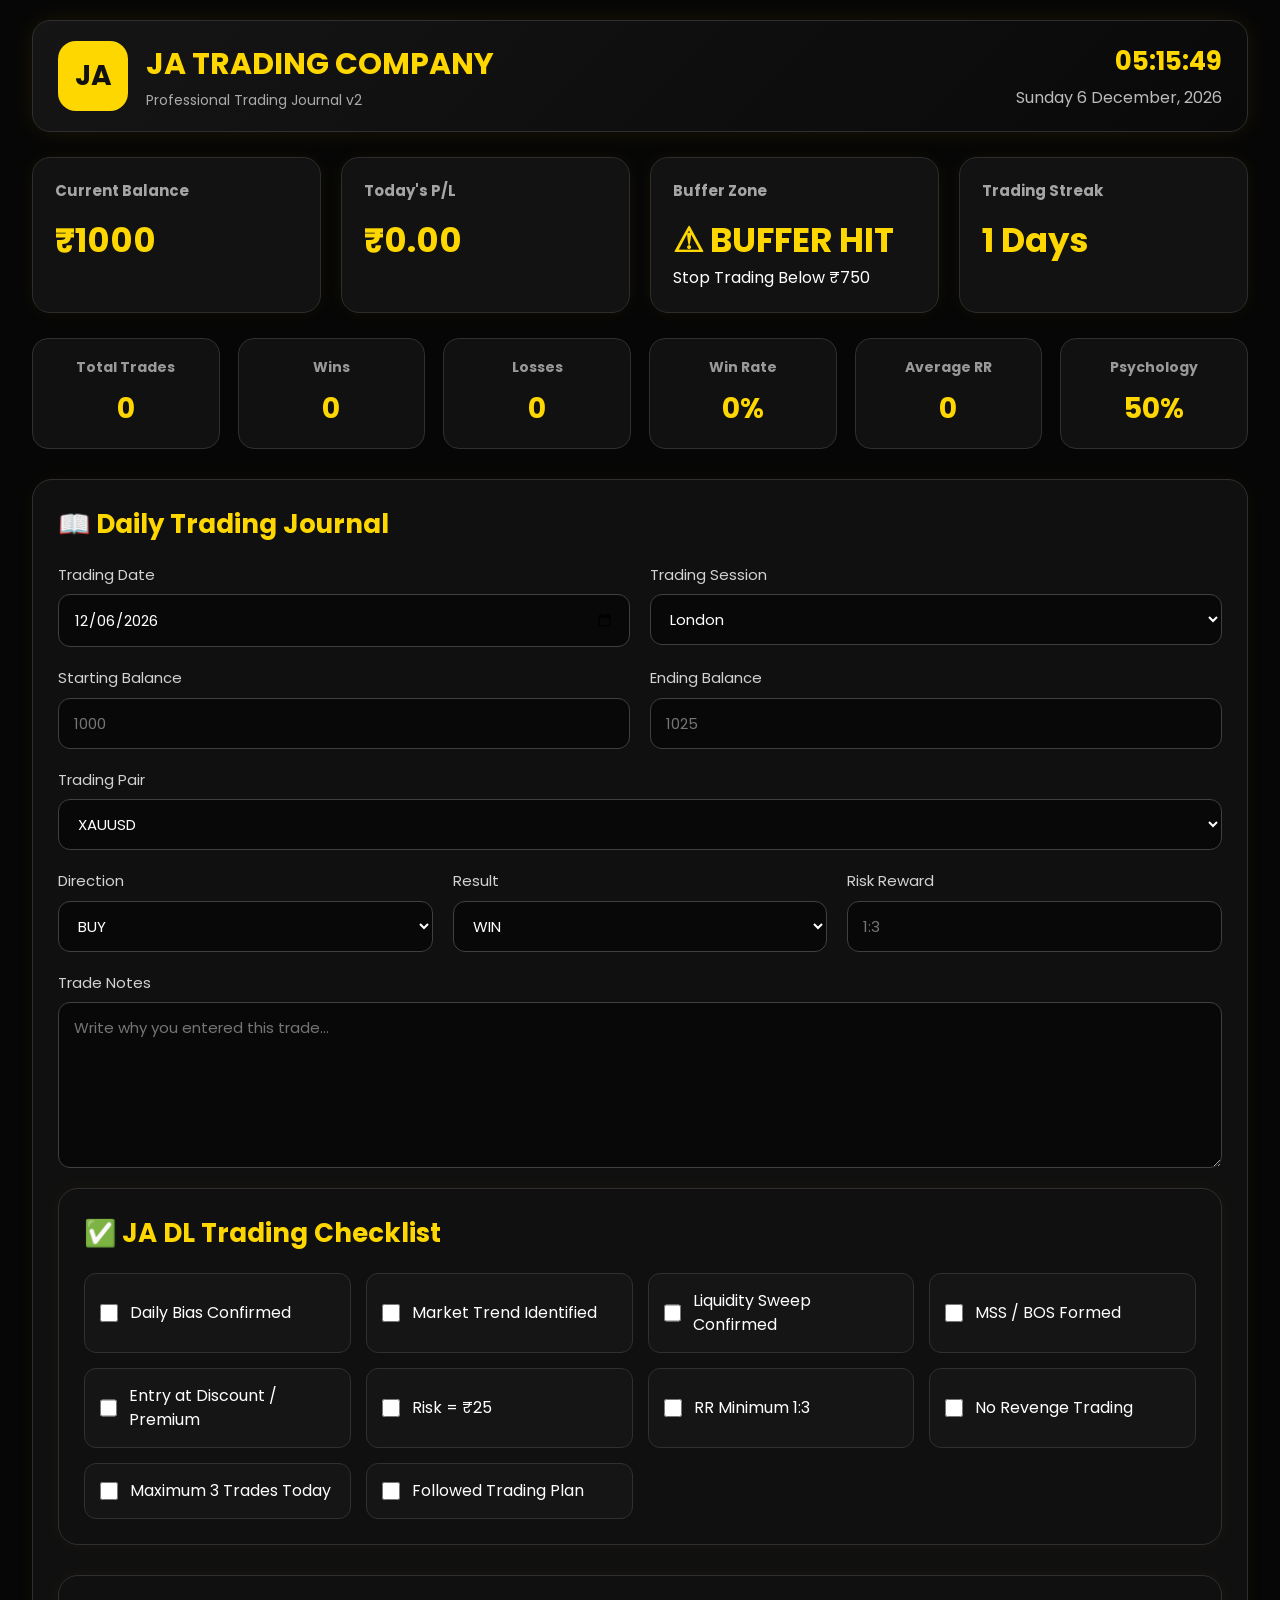
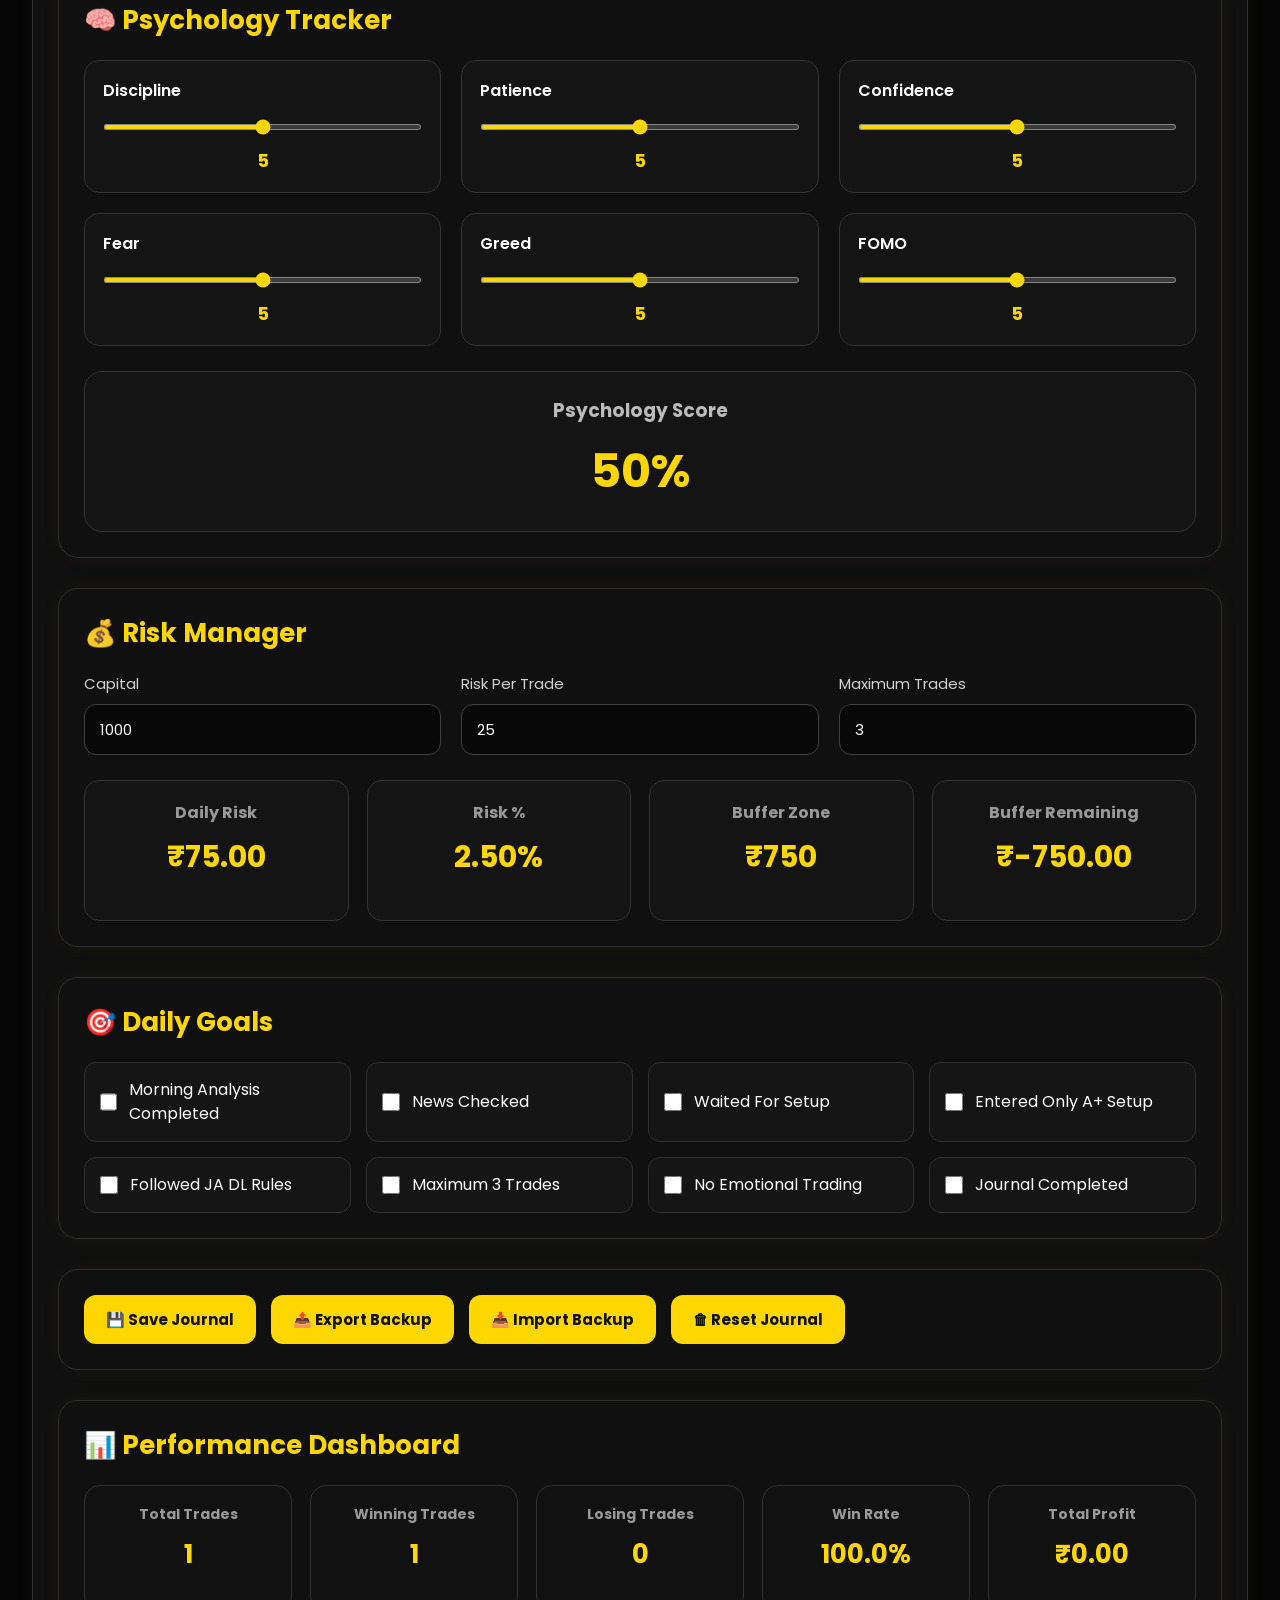
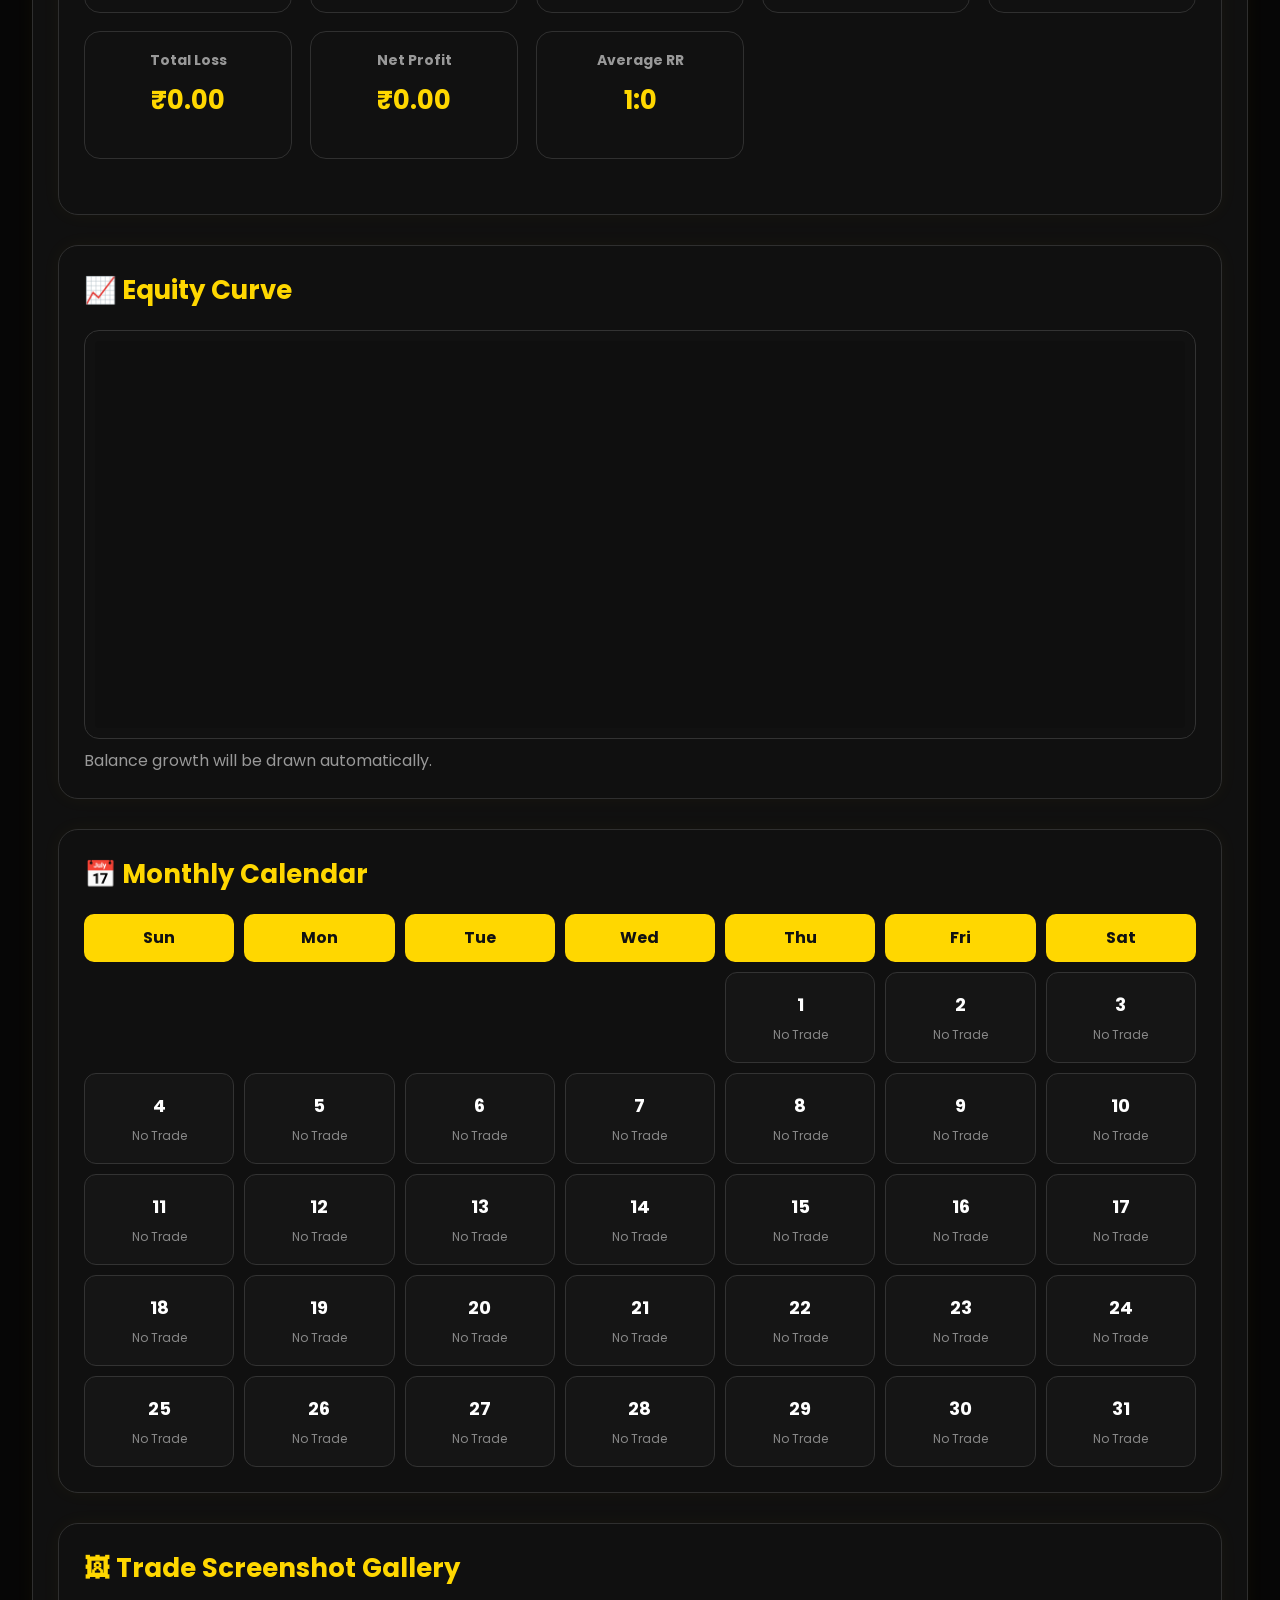
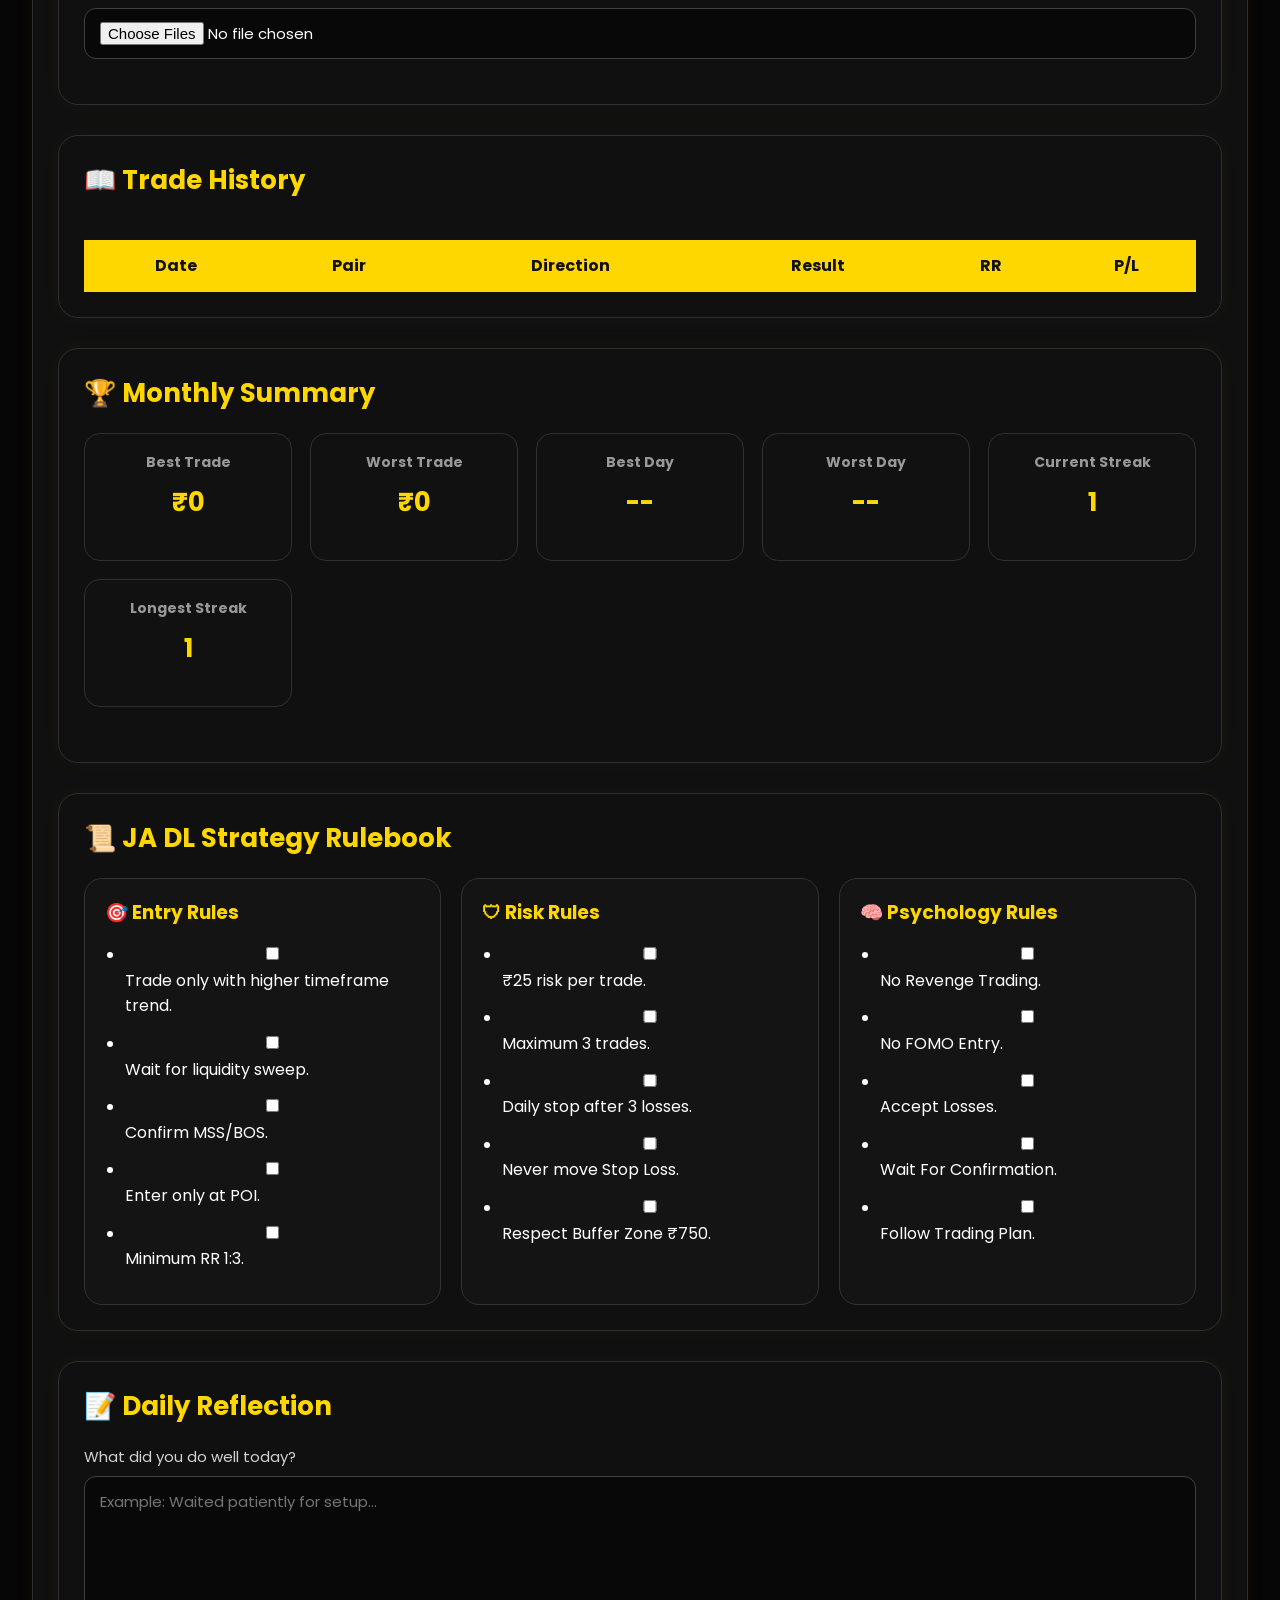
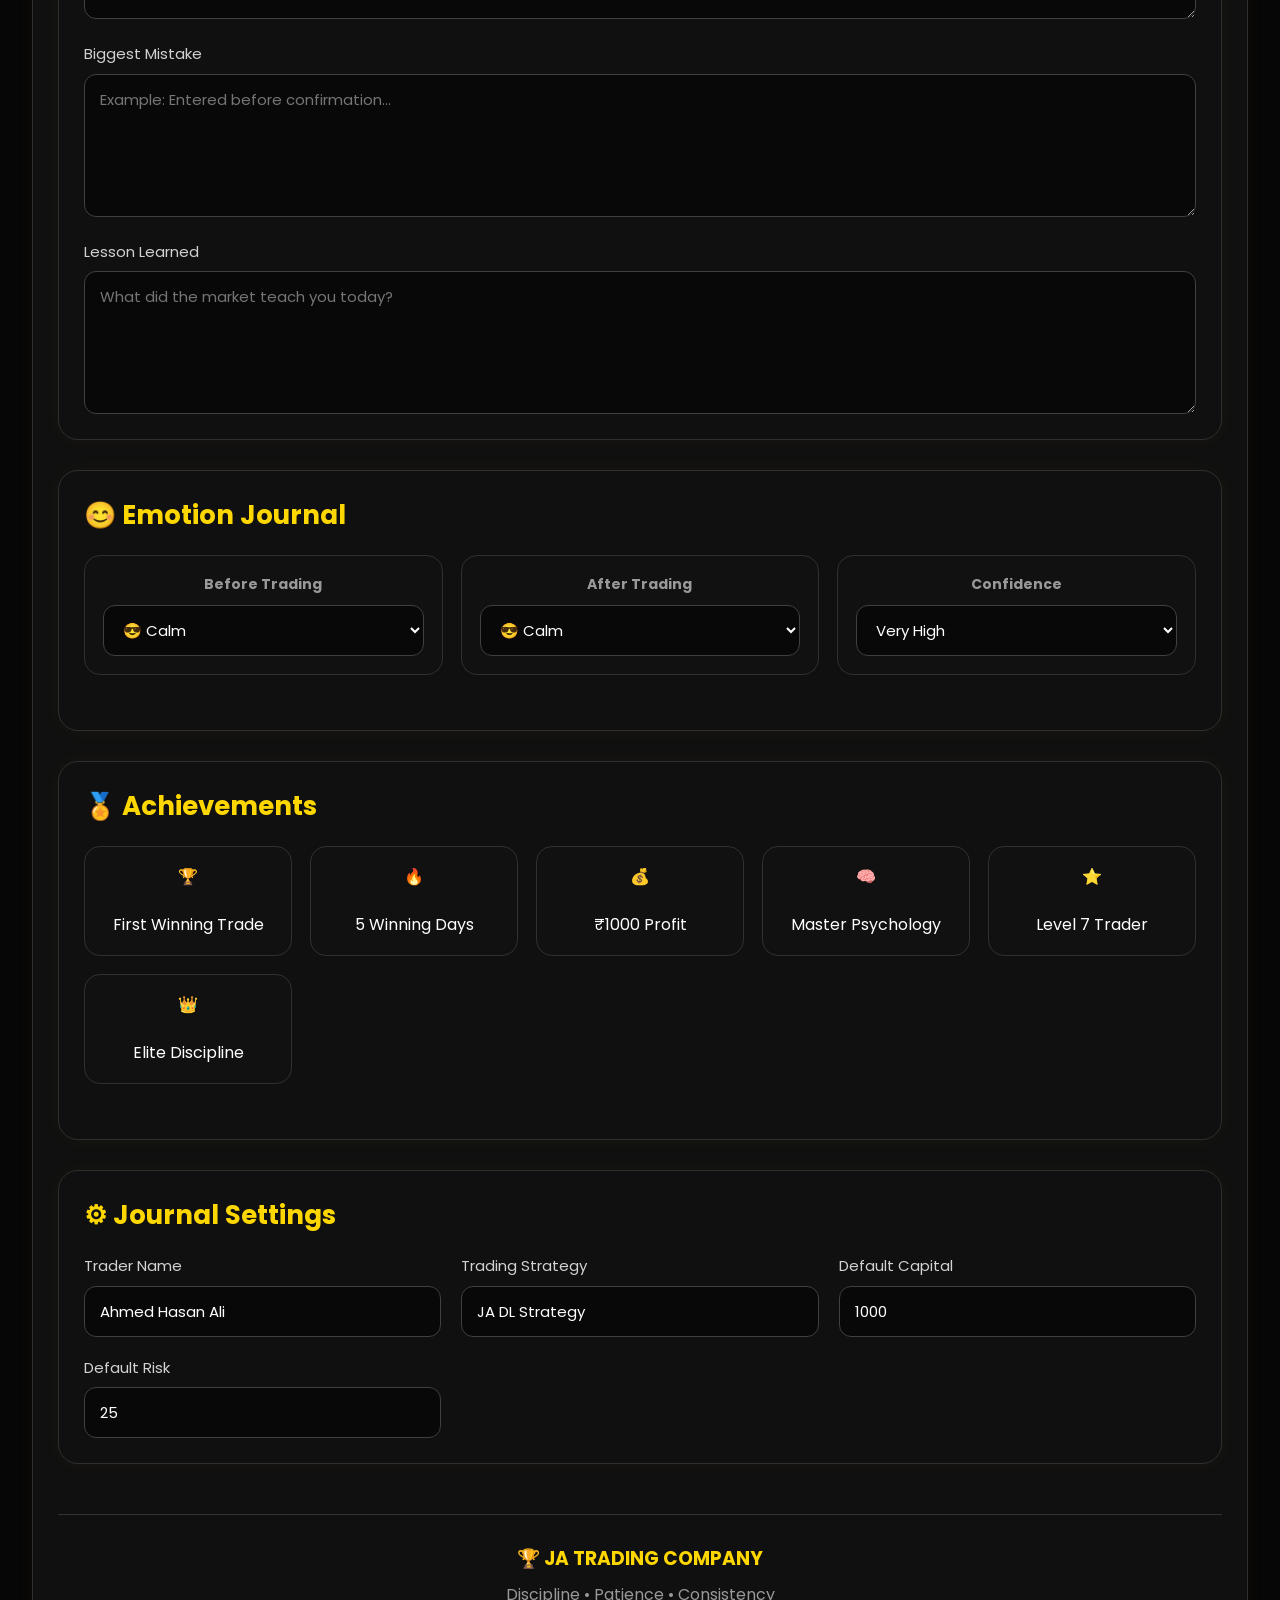
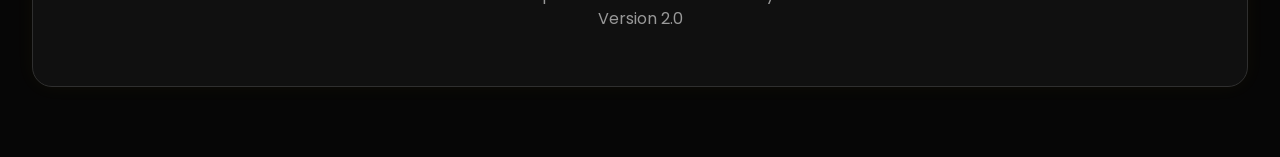
==== commit ca377999: "Update index.html" ====
--- a/index.html
+++ b/index.html
@@ -3850,7 +3850,70 @@
 
 });
 
-
+/* ===========================
+   RESET JOURNAL
+=========================== */
+
+if ($("resetBtn")) {
+
+    $("resetBtn").addEventListener("click", function () {
+
+        const confirmReset = confirm(
+            "Are you sure you want to reset the entire journal?\n\nThis cannot be undone."
+        );
+
+        if (!confirmReset) return;
+
+        // Clear Local Storage
+        localStorage.removeItem(STORAGE_KEY);
+        localStorage.removeItem("JA_CALENDAR");
+        localStorage.removeItem("JA_GALLERY");
+        localStorage.removeItem("JA_STREAK");
+        localStorage.removeItem("JA_LONGEST");
+
+        // Reset all inputs
+        document.querySelectorAll("input, textarea, select").forEach(el => {
+
+            if (el.type === "checkbox") {
+                el.checked = false;
+            } else if (el.type === "range") {
+                el.value = 5;
+            } else if (el.type === "number") {
+                el.value = "";
+            } else {
+                el.value = "";
+            }
+
+        });
+
+        // Clear trade history
+        if ($("historyBody")) {
+            $("historyBody").innerHTML = "";
+        }
+
+        // Clear gallery
+        galleryImages = [];
+        if ($("gallery")) {
+            $("gallery").innerHTML = "";
+        }
+
+        // Reset equity curve
+        equityHistory = [];
+
+        // Recreate calendar
+        createCalendar();
+
+        // Refresh dashboard
+        updateStatistics();
+        updatePsychology();
+        updateRiskManager();
+        updateBalanceCard();
+
+        alert("✅ Journal has been reset successfully.");
+
+    });
+
+}
 
 
 /* ==========================================
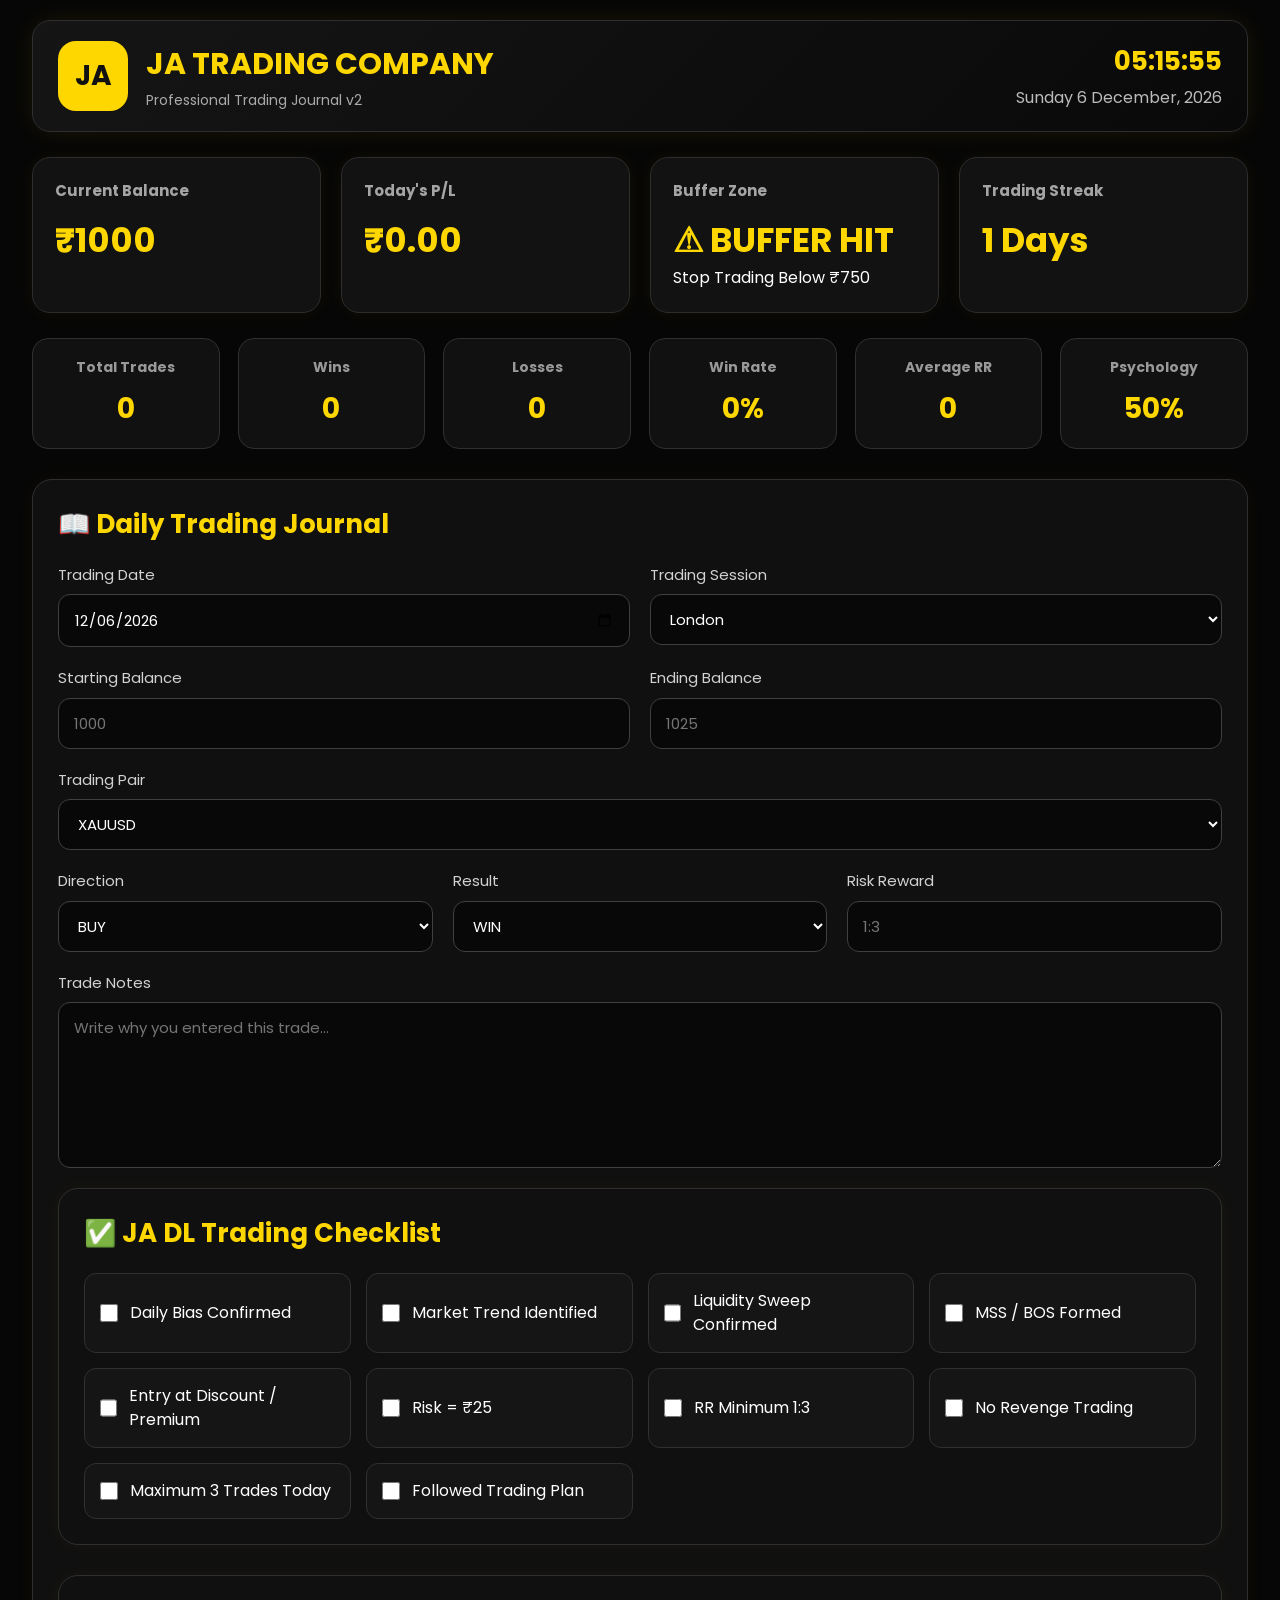
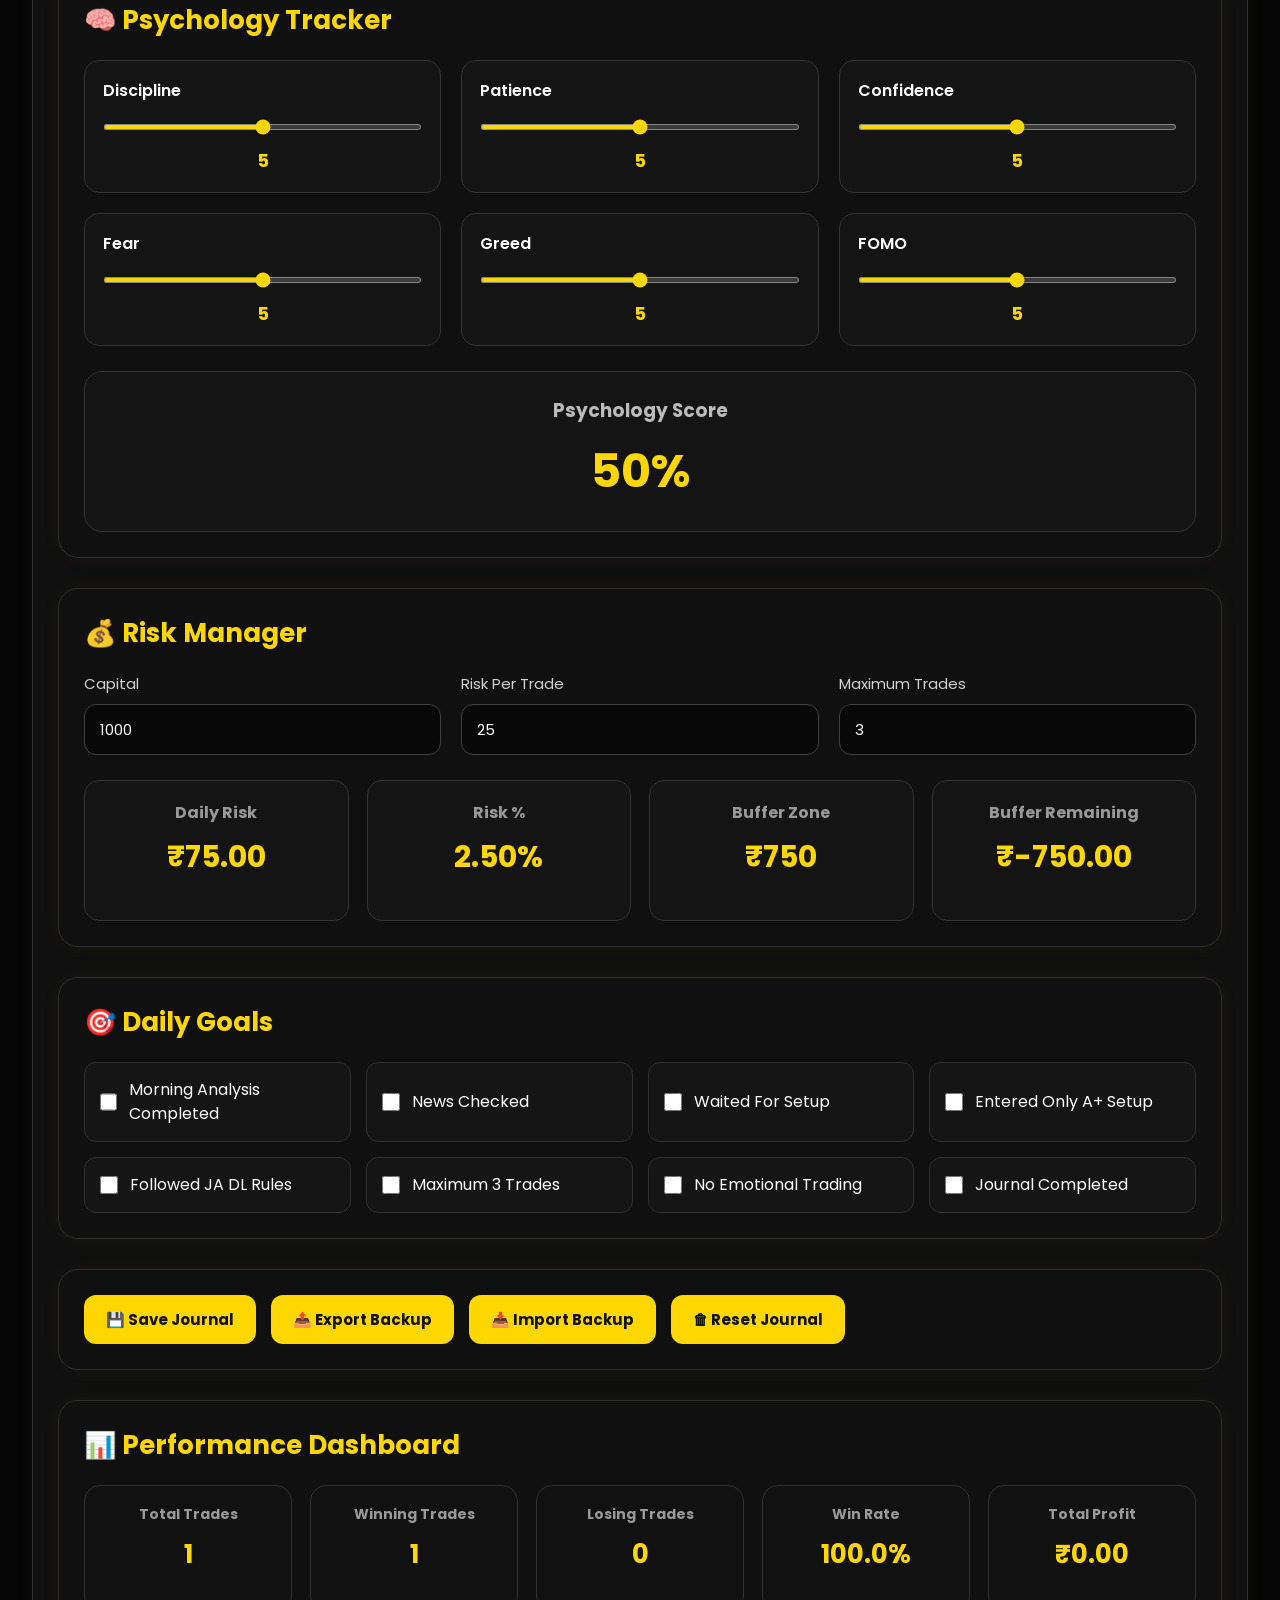
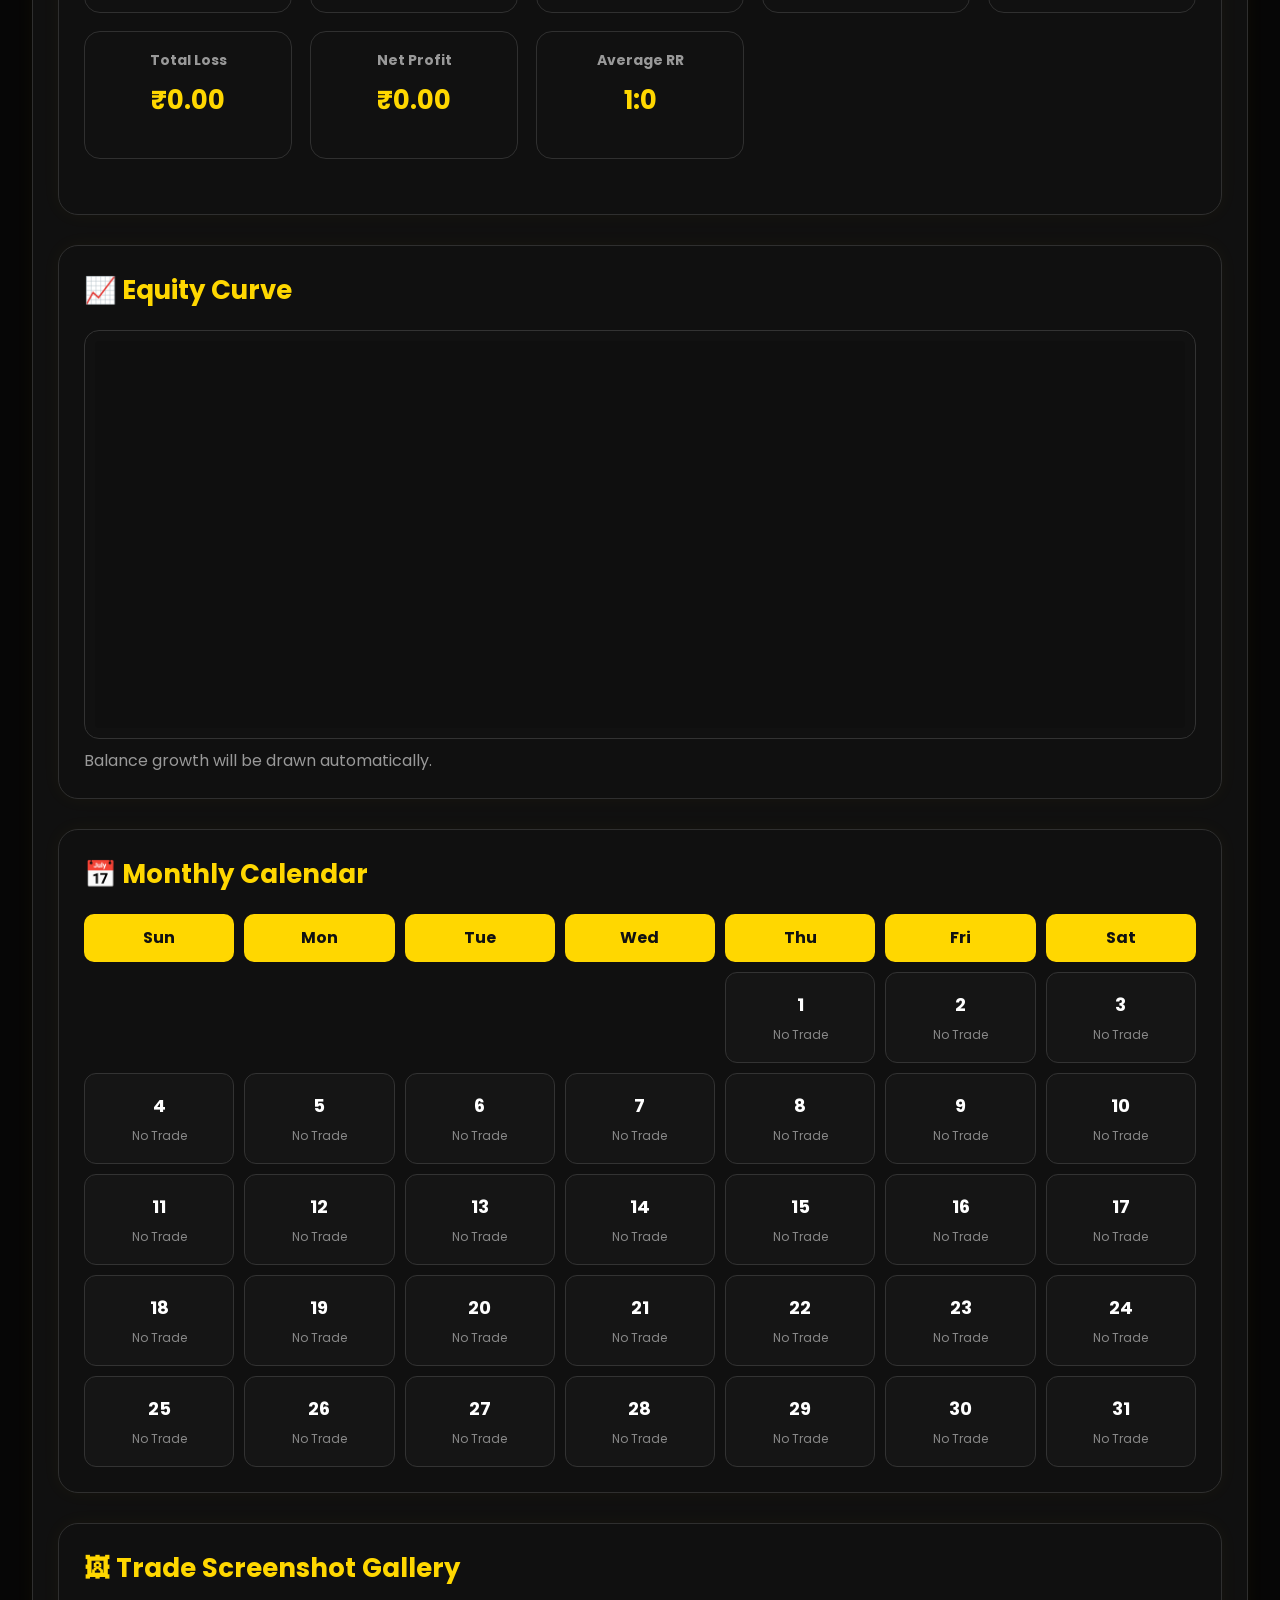
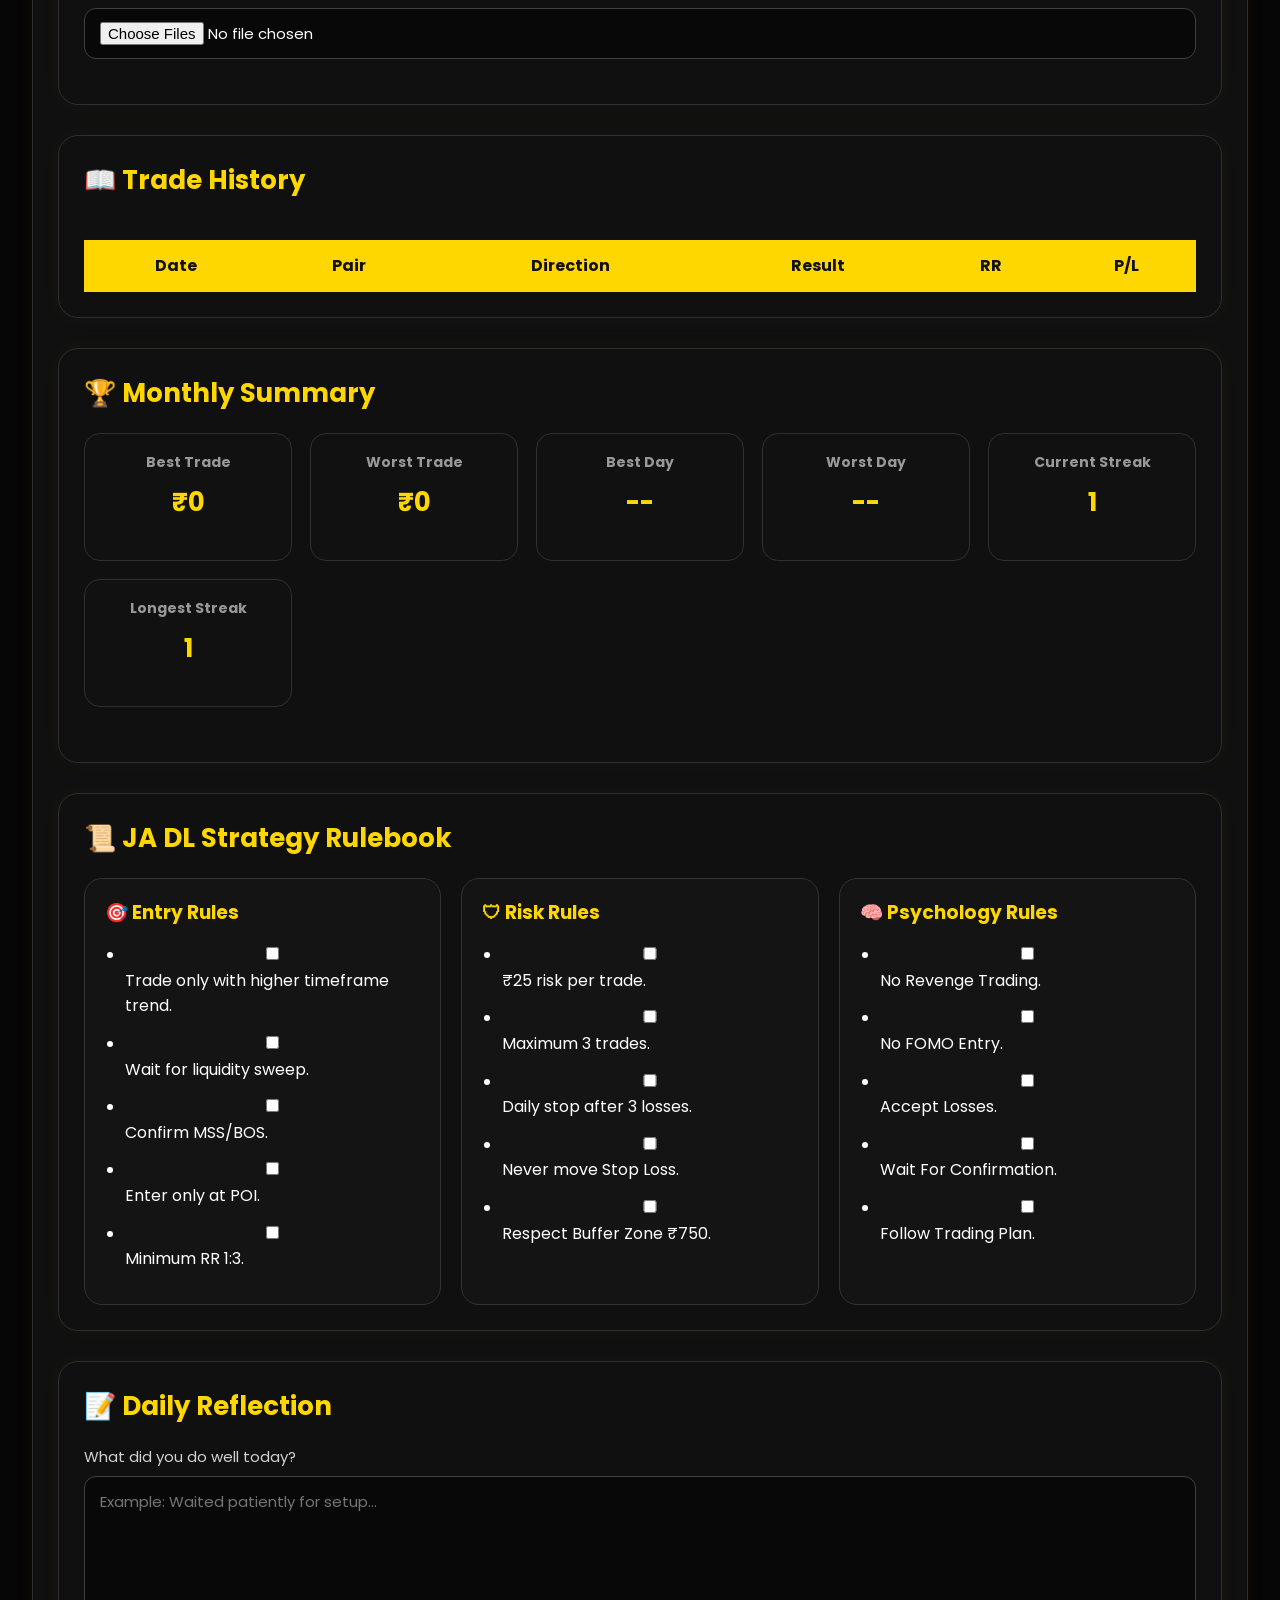
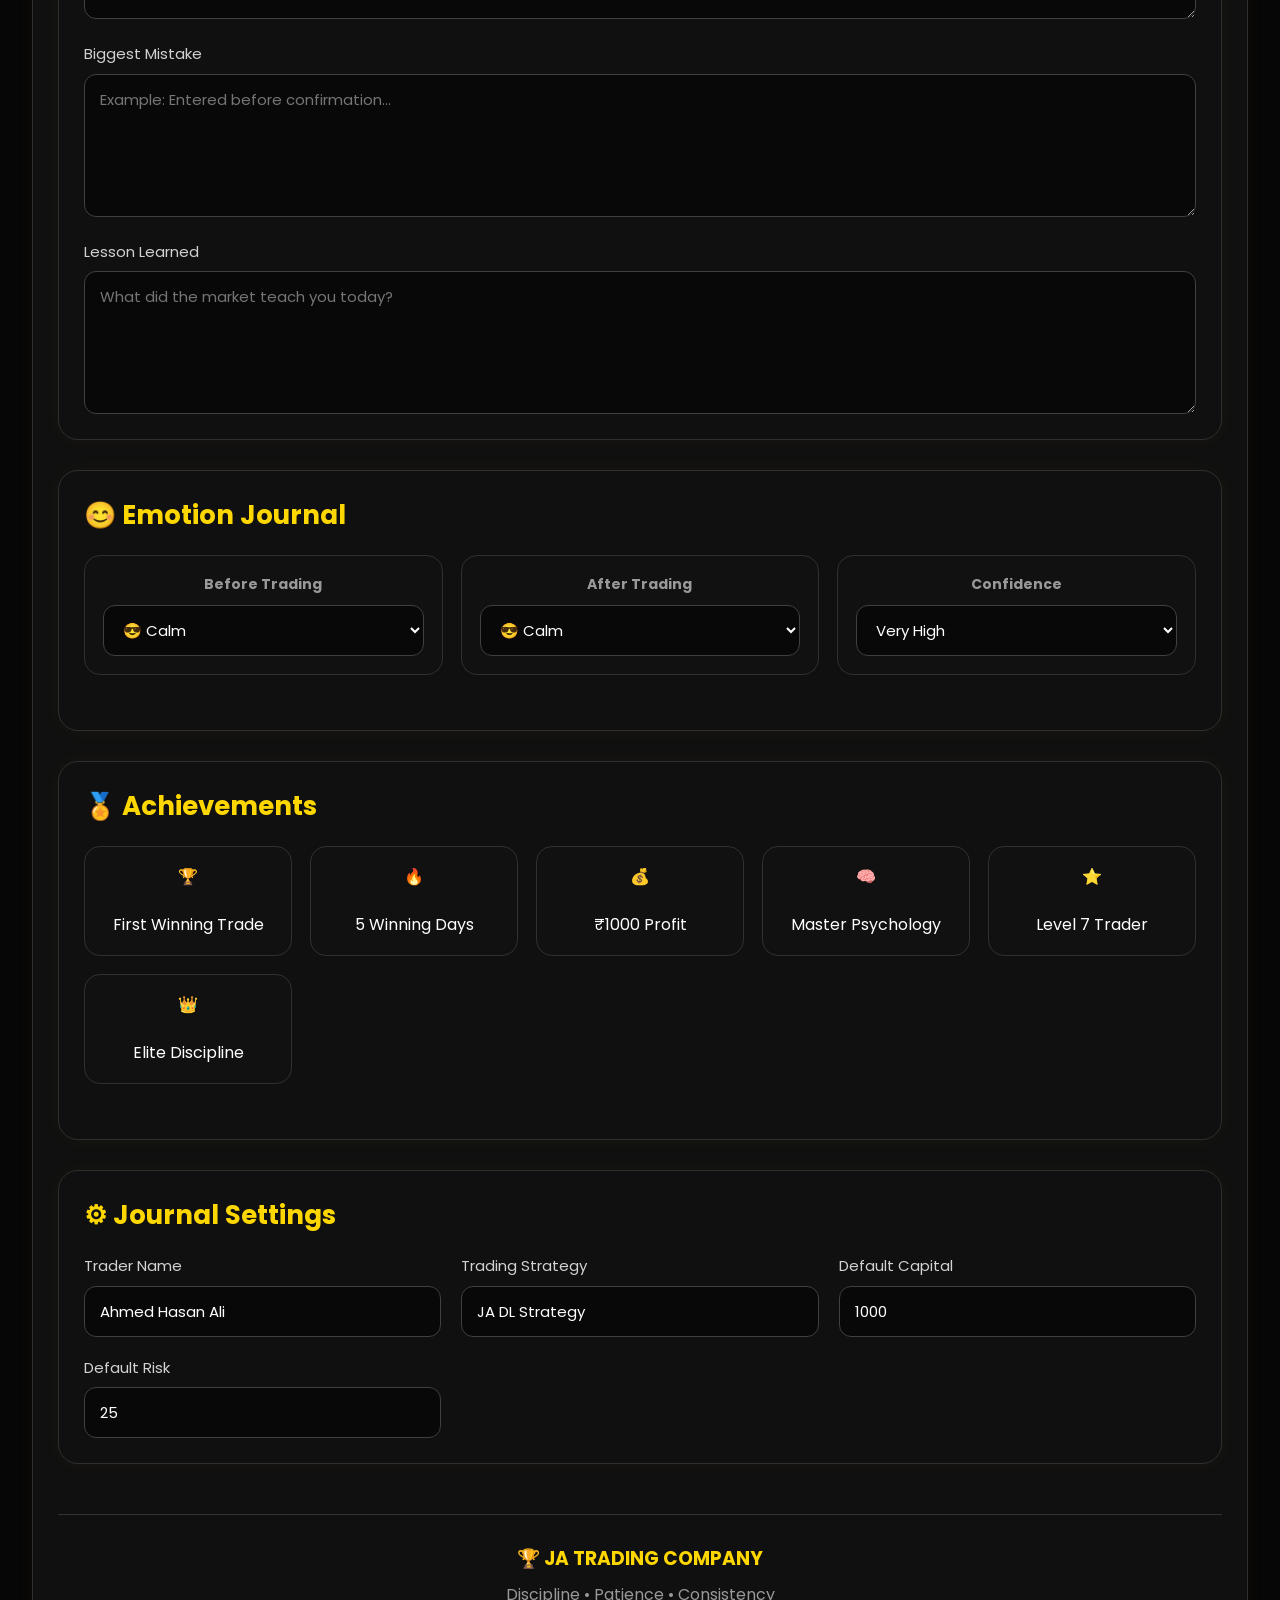
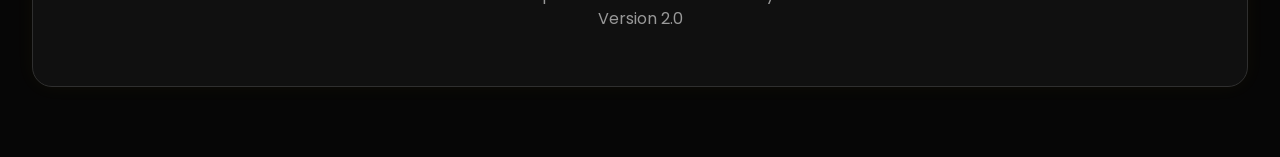
==== commit 80d141e0: "Update index.html" ====
--- a/index.html
+++ b/index.html
@@ -13,6 +13,7 @@
 <link href="https://fonts.googleapis.com/css2?family=Poppins:wght@300;400;500;600;700;800&display=swap" rel="stylesheet">
 
 <style>
+   
 
 /* ===== CSS WILL CONTINUE IN PART 5 ===== */
 
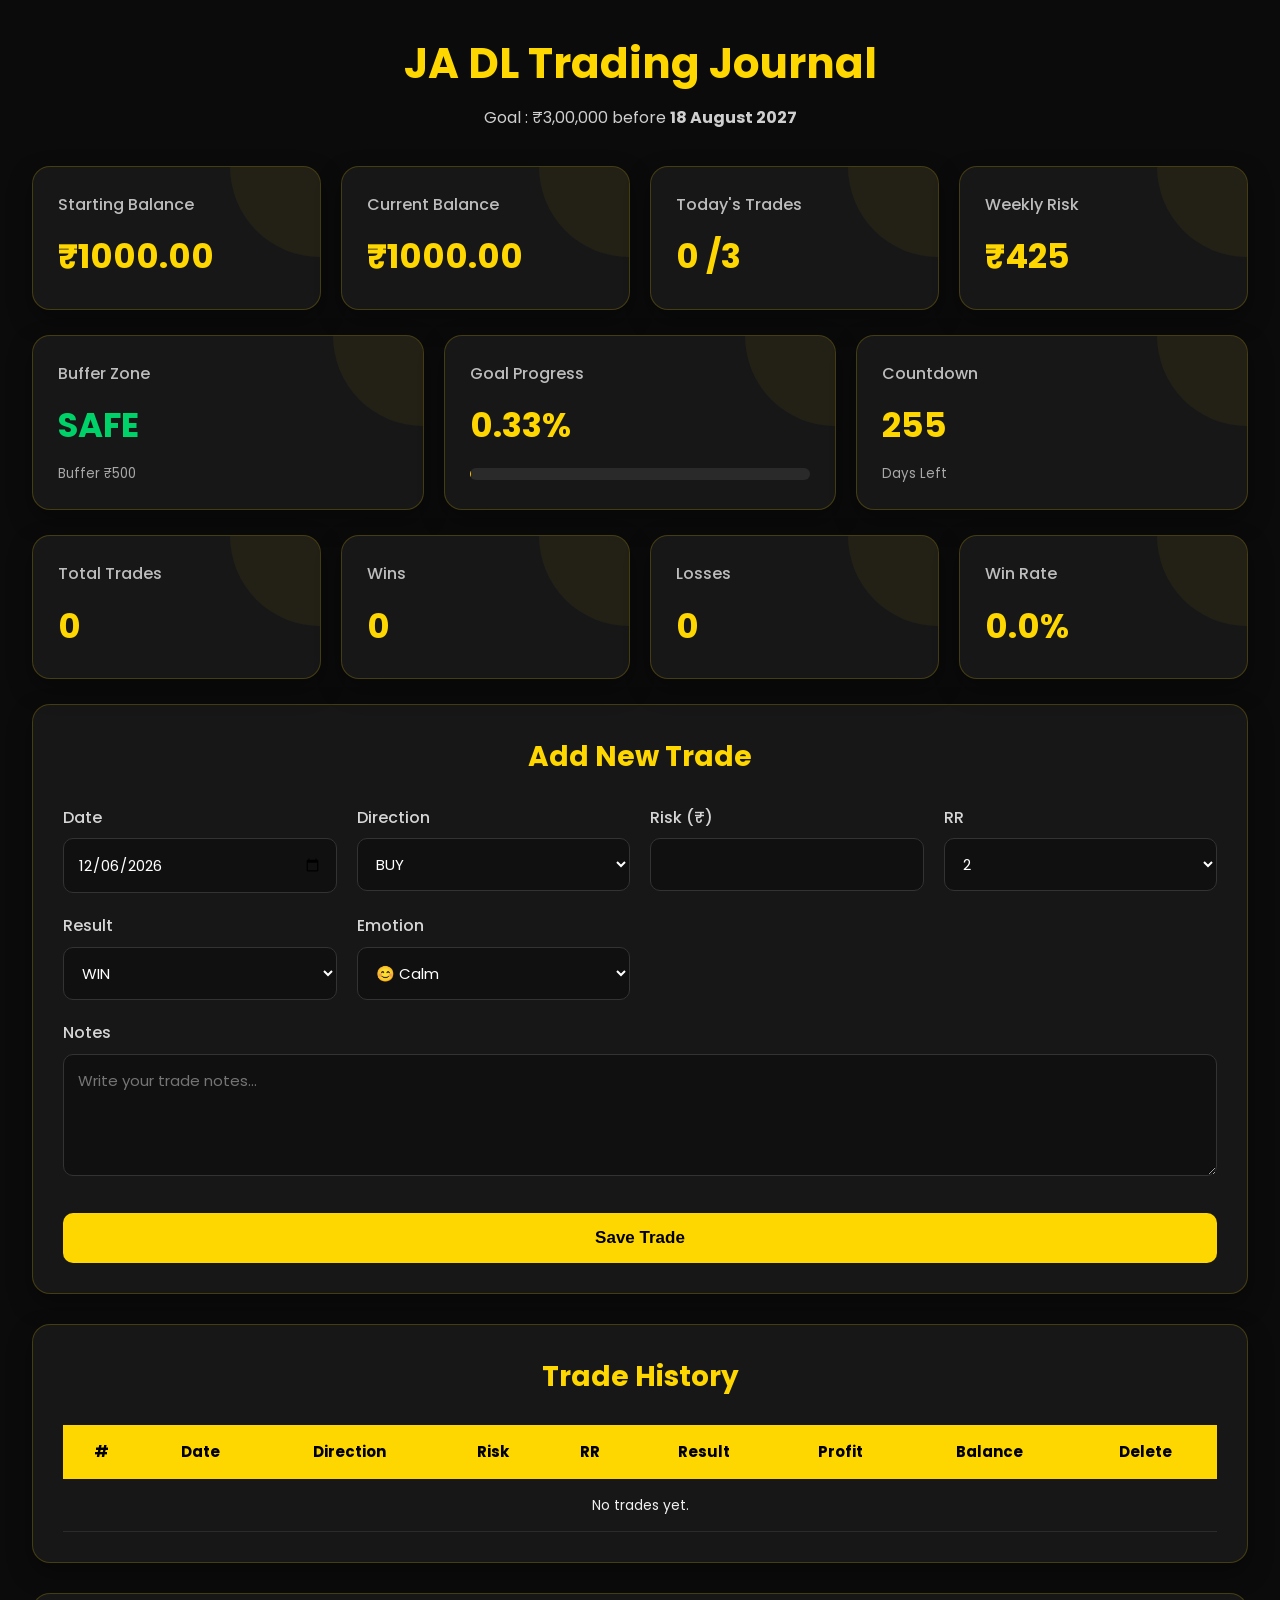
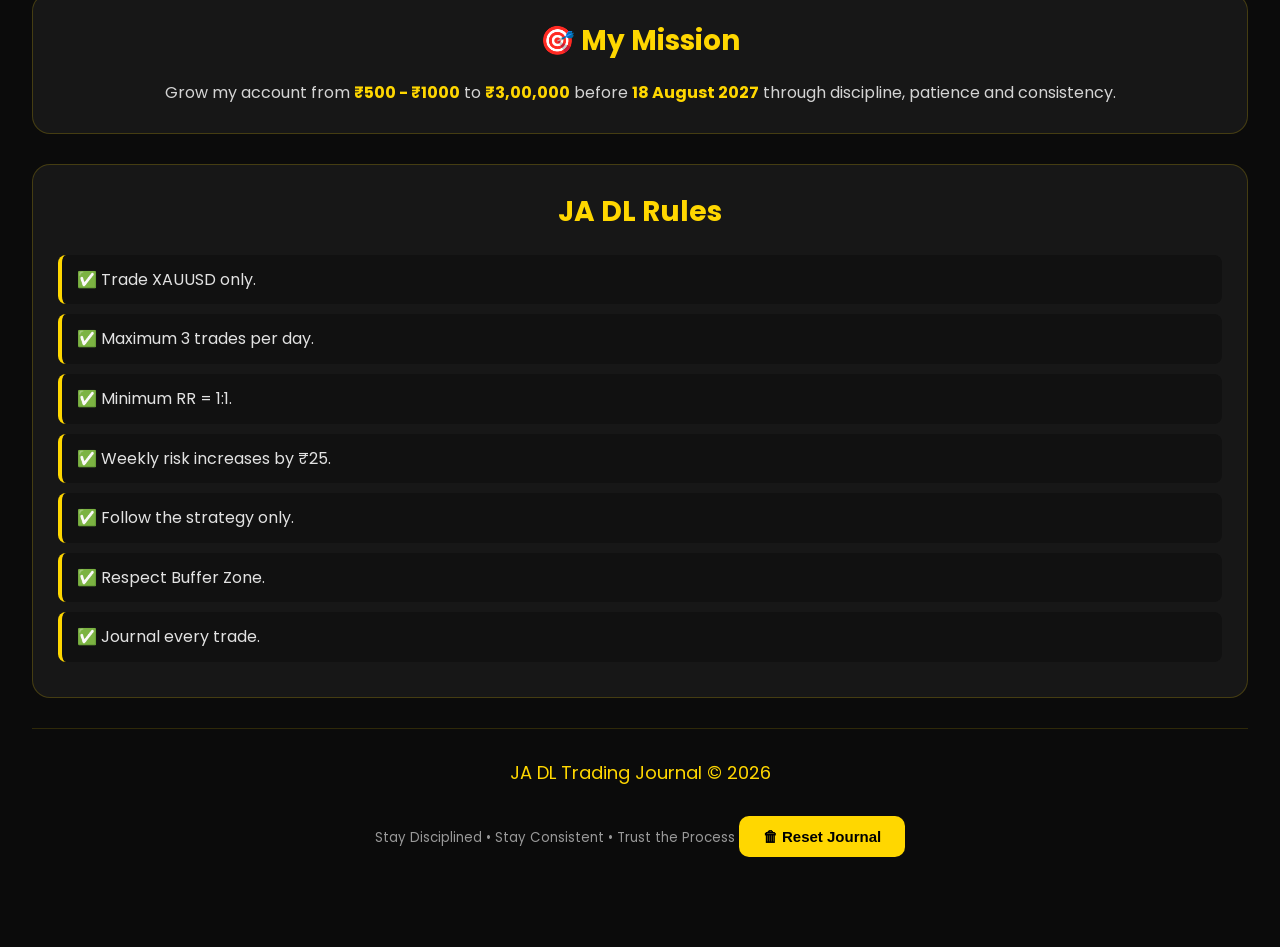
==== commit 08ef381a: "Add files via upload" ====
--- a/index.html
+++ b/index.html
@@ -1,888 +1,27 @@
 <!DOCTYPE html>
 <html lang="en">
+
 <head>
 
-<meta charset="UTF-8">
-<meta name="viewport" content="width=device-width, initial-scale=1.0">
-
-<title>JA TRADING COMPANY | Professional Trading Journal</title>
-
-<link rel="preconnect" href="https://fonts.googleapis.com">
-<link rel="preconnect" href="https://fonts.gstatic.com" crossorigin>
-
-<link href="https://fonts.googleapis.com/css2?family=Poppins:wght@300;400;500;600;700;800&display=swap" rel="stylesheet">
-
-<style>
-   
-
-/* ===== CSS WILL CONTINUE IN PART 5 ===== */
-
-/* ==========================================
-   JA TRADING COMPANY
-   PROFESSIONAL TRADING JOURNAL v2
-   PART 5A
-========================================== */
-
-*{
-margin:0;
-padding:0;
-box-sizing:border-box;
-font-family:'Poppins',sans-serif;
-}
-
-html{
-scroll-behavior:smooth;
-}
-
-body{
-background:#060606;
-color:#ffffff;
-line-height:1.5;
-}
-
-.container{
-width:95%;
-max-width:1450px;
-margin:auto;
-padding:20px 0 40px;
-}
-
-/* ===========================
-HEADER
-=========================== */
-
-header{
-display:flex;
-justify-content:space-between;
-align-items:center;
-flex-wrap:wrap;
-padding:20px 25px;
-margin-bottom:25px;
-border:1px solid #2f2f2f;
-border-radius:18px;
-background:linear-gradient(135deg,#151515,#090909);
-box-shadow:0 0 25px rgba(255,215,0,.08);
-}
-
-.logo{
-display:flex;
-align-items:center;
-gap:18px;
-}
-
-.logoBox{
-width:70px;
-height:70px;
-border-radius:18px;
-display:flex;
-justify-content:center;
-align-items:center;
-font-size:28px;
-font-weight:700;
-background:gold;
-color:#111;
-}
-
-header h1{
-font-size:30px;
-color:gold;
-}
-
-header p{
-color:#aaa;
-font-size:14px;
-margin-top:3px;
-}
-
-.clock{
-text-align:right;
-}
-
-#liveClock{
-font-size:26px;
-font-weight:bold;
-color:gold;
-}
-
-#todayDate{
-margin-top:5px;
-color:#bbb;
-}
-
-/* ===========================
-DASHBOARD
-=========================== */
-
-.dashboard{
-display:grid;
-grid-template-columns:repeat(auto-fit,minmax(230px,1fr));
-gap:20px;
-margin-bottom:25px;
-}
-
-.card{
-background:#121212;
-border:1px solid #2d2d2d;
-border-radius:18px;
-padding:22px;
-transition:.35s;
-box-shadow:0 0 18px rgba(255,215,0,.05);
-}
-
-.card:hover{
-transform:translateY(-6px);
-border-color:gold;
-}
-
-.card h3{
-font-size:15px;
-color:#a5a5a5;
-margin-bottom:12px;
-}
-
-.card h1{
-font-size:34px;
-color:gold;
-}
-
-/* ===========================
-SMALL CARDS
-=========================== */
-
-.statsGrid{
-display:grid;
-grid-template-columns:repeat(auto-fit,minmax(180px,1fr));
-gap:18px;
-margin-bottom:30px;
-}
-
-.smallCard{
-background:#111;
-border:1px solid #303030;
-border-radius:16px;
-padding:18px;
-text-align:center;
-transition:.3s;
-}
-
-.smallCard:hover{
-border-color:gold;
-transform:translateY(-4px);
-}
-
-.smallCard h4{
-color:#999;
-font-size:14px;
-margin-bottom:10px;
-}
-
-.smallCard h2{
-color:gold;
-font-size:28px;
-}
-
-/* ===========================
-JOURNAL
-=========================== */
-
-.journal{
-background:#101010;
-border:1px solid #2f2f2f;
-border-radius:20px;
-padding:25px;
-margin-bottom:30px;
-box-shadow:0 0 20px rgba(255,215,0,.04);
-}
-
-.journal h2{
-color:gold;
-margin-bottom:20px;
-font-size:26px;
-}
-
-.row{
-display:grid;
-grid-template-columns:repeat(auto-fit,minmax(260px,1fr));
-gap:20px;
-margin-bottom:20px;
-}
-
-.grid2{
-display:grid;
-grid-template-columns:repeat(auto-fit,minmax(280px,1fr));
-gap:20px;
-}
-
-.grid3{
-display:grid;
-grid-template-columns:repeat(auto-fit,minmax(220px,1fr));
-gap:20px;
-}
-
-.inputGroup{
-display:flex;
-flex-direction:column;
-}
-
-.inputGroup.full{
-grid-column:1/-1;
-}
-
-.inputGroup label{
-margin-bottom:8px;
-font-size:15px;
-color:#d2d2d2;
-}
-
-/* ===========================
-INPUTS
-=========================== */
-
-input,
-select,
-textarea{
-width:100%;
-padding:13px 15px;
-background:#080808;
-border:1px solid #404040;
-border-radius:12px;
-color:white;
-font-size:15px;
-outline:none;
-transition:.25s;
-}
-
-input:focus,
-select:focus,
-textarea:focus{
-border-color:gold;
-box-shadow:0 0 12px rgba(255,215,0,.18);
-}
-
-textarea{
-resize:vertical;
-min-height:120px;
-}
-
-/* Date Picker */
-
-input[type="date"]{
-color:white;
-color-scheme:dark;
-cursor:pointer;
-}
-
-input[type="date"]::-webkit-calendar-picker-indicator{
-filter:invert(1);
-cursor:pointer;
-}
-
-/* Range */
-
-input[type="range"]{
-accent-color:gold;
-padding:0;
-height:6px;
-}
-
-/* ===========================
-BUTTONS
-=========================== */
-
-button{
-background:gold;
-color:#111;
-padding:13px 22px;
-border:none;
-border-radius:12px;
-font-weight:700;
-font-size:15px;
-cursor:pointer;
-transition:.25s;
-}
-
-button:hover{
-transform:translateY(-3px);
-box-shadow:0 0 15px rgba(255,215,0,.35);
-}
-
-.buttonGrid{
-display:flex;
-flex-wrap:wrap;
-gap:15px;
-}
-
-
-/* ===========================
-CHECKLIST
-=========================== */
-
-.checkGrid{
-display:grid;
-grid-template-columns:repeat(auto-fit,minmax(250px,1fr));
-gap:15px;
-margin-top:15px;
-}
-
-.checkGrid label{
-display:flex;
-align-items:center;
-gap:12px;
-padding:15px;
-background:#151515;
-border:1px solid #303030;
-border-radius:12px;
-cursor:pointer;
-transition:.25s;
-}
-
-.checkGrid label:hover{
-border-color:gold;
-background:#1b1b1b;
-}
-
-.checkGrid input{
-width:18px;
-height:18px;
-accent-color:gold;
-}
-
-
-/* ===========================
-PSYCHOLOGY
-=========================== */
-
-.sliderBox{
-background:#141414;
-padding:18px;
-border-radius:15px;
-border:1px solid #333;
-}
-
-.sliderBox label{
-display:block;
-margin-bottom:10px;
-font-weight:600;
-}
-
-.sliderBox span{
-display:block;
-margin-top:10px;
-font-size:18px;
-font-weight:bold;
-color:gold;
-text-align:center;
-}
-
-.psychologyScore{
-margin-top:25px;
-padding:25px;
-text-align:center;
-background:#141414;
-border-radius:18px;
-border:1px solid #333;
-}
-
-.psychologyScore h3{
-color:#bbb;
-margin-bottom:12px;
-}
-
-.psychologyScore h1{
-font-size:46px;
-color:gold;
-}
-
-
-/* ===========================
-RISK CARDS
-=========================== */
-
-.riskCards{
-display:grid;
-grid-template-columns:repeat(auto-fit,minmax(220px,1fr));
-gap:18px;
-margin-top:25px;
-}
-
-.riskCard{
-background:#141414;
-padding:20px;
-text-align:center;
-border-radius:15px;
-border:1px solid #333;
-transition:.3s;
-}
-
-.riskCard:hover{
-border-color:gold;
-transform:translateY(-5px);
-}
-
-.riskCard h4{
-color:#999;
-margin-bottom:10px;
-}
-
-.riskCard h2{
-color:gold;
-font-size:30px;
-}
-
-
-/* ===========================
-CALENDAR
-=========================== */
-
-.calendarGrid{
-display:grid;
-grid-template-columns:repeat(7,1fr);
-gap:10px;
-margin-top:20px;
-}
-
-.dayHead{
-background:gold;
-color:#111;
-font-weight:bold;
-text-align:center;
-padding:12px;
-border-radius:10px;
-}
-
-.dayCell{
-background:#151515;
-border:1px solid #333;
-border-radius:12px;
-padding:18px;
-text-align:center;
-cursor:pointer;
-transition:.25s;
-user-select:none;
-}
-
-.dayCell:hover{
-border-color:gold;
-transform:scale(1.05);
-}
-
-.dayProfit{
-background:#155724;
-border-color:#2ecc71;
-}
-
-.dayLoss{
-background:#5b1515;
-border-color:#ff4d4d;
-}
-
-.dayNeutral{
-background:#202020;
-}
-
-
-/* ===========================
-TABLE
-=========================== */
-
-table{
-width:100%;
-border-collapse:collapse;
-margin-top:20px;
-}
-
-th{
-background:gold;
-color:#111;
-padding:14px;
-}
-
-td{
-padding:12px;
-text-align:center;
-border-bottom:1px solid #333;
-background:#111;
-}
-
-tr:hover td{
-background:#1a1a1a;
-}
-
-
-/* ===========================
-GALLERY
-=========================== */
-
-.gallery{
-display:grid;
-grid-template-columns:repeat(auto-fit,minmax(180px,1fr));
-gap:18px;
-margin-top:20px;
-}
-
-.gallery img{
-width:100%;
-height:180px;
-object-fit:cover;
-border-radius:15px;
-border:2px solid #333;
-transition:.3s;
-}
-
-.gallery img:hover{
-border-color:gold;
-transform:scale(1.03);
-}
-
-
-/* ===========================
-RULEBOOK
-=========================== */
-
-.ruleContainer{
-display:grid;
-grid-template-columns:repeat(auto-fit,minmax(280px,1fr));
-gap:20px;
-}
-
-.ruleCard{
-background:#141414;
-border:1px solid #333;
-padding:20px;
-border-radius:18px;
-}
-
-.ruleCard h3{
-color:gold;
-margin-bottom:15px;
-}
-
-.ruleCard ul{
-padding-left:20px;
-}
-
-.ruleCard li{
-margin-bottom:12px;
-line-height:1.6;
-}
-
-
-/* ===========================
-ACHIEVEMENTS
-=========================== */
-
-.smallCard{
-transition:.3s;
-}
-
-.smallCard:hover{
-box-shadow:0 0 20px rgba(255,215,0,.15);
-}
-
-
-/* ===========================
-FOOTER
-=========================== */
-
-footer{
-margin-top:50px;
-padding:30px;
-text-align:center;
-border-top:1px solid #333;
-color:#999;
-}
-
-footer h3{
-color:gold;
-margin-bottom:10px;
-}
-
-/* ===========================
-EQUITY CHART
-=========================== */
-
-canvas{
-width:100%;
-display:block;
-background:#0f0f0f;
-border:1px solid #333;
-border-radius:18px;
-padding:10px;
-margin-top:20px;
-}
-
-/* ===========================
-CUSTOM SCROLLBAR
-=========================== */
-
-::-webkit-scrollbar{
-width:10px;
-height:10px;
-}
-
-::-webkit-scrollbar-track{
-background:#0b0b0b;
-}
-
-::-webkit-scrollbar-thumb{
-background:gold;
-border-radius:20px;
-}
-
-::-webkit-scrollbar-thumb:hover{
-background:#ffd700;
-}
-
-/* ===========================
-STATUS COLORS
-=========================== */
-
-.profit{
-color:#2ecc71;
-font-weight:bold;
-}
-
-.loss{
-color:#ff4d4d;
-font-weight:bold;
-}
-
-.warning{
-color:#ff9800;
-font-weight:bold;
-}
-
-.safe{
-color:#2ecc71;
-font-weight:bold;
-}
-
-/* ===========================
-BADGES
-=========================== */
-
-.badge{
-display:inline-block;
-padding:8px 14px;
-border-radius:30px;
-background:gold;
-color:#111;
-font-weight:700;
-font-size:13px;
-margin:5px;
-}
-
-.locked{
-background:#333;
-color:#aaa;
-}
-
-/* ===========================
-QUOTE BOX
-=========================== */
-
-.quoteBox{
-margin-top:20px;
-padding:20px;
-background:#141414;
-border-left:5px solid gold;
-border-radius:12px;
-font-style:italic;
-color:#ddd;
-}
-
-/* ===========================
-ANIMATIONS
-=========================== */
-
-@keyframes fadeUp{
-
-0%{
-opacity:0;
-transform:translateY(20px);
-}
-
-100%{
-opacity:1;
-transform:translateY(0);
-}
-
-}
-
-.card,
-.smallCard,
-.journal,
-.ruleCard,
-.riskCard{
-animation:fadeUp .5s ease;
-}
-
-/* ===========================
-HOVER EFFECTS
-=========================== */
-
-button:active{
-transform:scale(.98);
-}
-
-input:hover,
-select:hover,
-textarea:hover{
-border-color:#777;
-}
-
-/* ===========================
-RESPONSIVE
-=========================== */
-
-@media(max-width:1100px){
-
-header{
-flex-direction:column;
-gap:20px;
-text-align:center;
-}
-
-.clock{
-text-align:center;
-}
-
-}
-
-@media(max-width:768px){
-
-.container{
-width:96%;
-}
-
-.dashboard{
-grid-template-columns:1fr;
-}
-
-.statsGrid{
-grid-template-columns:1fr 1fr;
-}
-
-.grid2,
-.grid3,
-.row,
-.ruleContainer{
-grid-template-columns:1fr;
-}
-
-.buttonGrid{
-flex-direction:column;
-}
-
-button{
-width:100%;
-}
-
-.calendarGrid{
-grid-template-columns:repeat(7,1fr);
-gap:5px;
-}
-
-.dayCell{
-padding:10px;
-font-size:14px;
-}
-
-.logo{
-flex-direction:column;
-text-align:center;
-}
-
-header h1{
-font-size:24px;
-}
-
-.card h1{
-font-size:28px;
-}
-
-}
-
-@media(max-width:500px){
-
-.statsGrid{
-grid-template-columns:1fr;
-}
-
-.dayHead{
-font-size:12px;
-padding:8px;
-}
-
-.dayCell{
-font-size:12px;
-padding:8px;
-}
-
-.gallery{
-grid-template-columns:1fr;
-}
-
-table{
-font-size:12px;
-}
-
-th,
-td{
-padding:8px;
-}
-
-}
-
-/* ===========================
-FINAL TOUCHES
-=========================== */
-
-::selection{
-background:gold;
-color:#111;
-}
-
-hr{
-border:none;
-height:1px;
-background:#333;
-margin:25px 0;
-}
-
-.hidden{
-display:none;
-}
-
-.center{
-text-align:center;
-}
-
-.gold{
-color:gold;
-}
-
-.mt20{
-margin-top:20px;
-}
-
-.mb20{
-margin-bottom:20px;
-}
-
-.shadow{
-box-shadow:0 0 20px rgba(255,215,0,.12);
-}
-
-.round{
-border-radius:18px;
-}
-
-/* ===== END OF CSS ===== */
-
-
-
-</style>
+    <meta charset="UTF-8">
+
+    <meta name="viewport"
+          content="width=device-width, initial-scale=1.0">
+
+    <title>JA DL Trading Journal</title>
+
+    <link rel="stylesheet"
+          href="style.css">
+
+    <link rel="preconnect"
+          href="https://fonts.googleapis.com">
+
+    <link rel="preconnect"
+          href="https://fonts.gstatic.com"
+          crossorigin>
+
+    <link href="https://fonts.googleapis.com/css2?family=Poppins:wght@300;400;500;600;700&display=swap"
+          rel="stylesheet">
 
 </head>
 
@@ -890,3038 +29,514 @@
 
 <div class="container">
 
-<!-- ========================================= -->
-<!-- HEADER -->
-<!-- ========================================= -->
-
-<header>
-
-<div class="logo">
-
-<div class="logoBox">
-JA
+    <!-- ========================= -->
+    <!-- HEADER -->
+    <!-- ========================= -->
+
+    <header>
+
+        <h1>JA DL Trading Journal</h1>
+
+        <p>
+
+            Goal :
+            ₹3,00,000 before
+            <b>18 August 2027</b>
+
+        </p>
+
+    </header>
+
+    <!-- ========================= -->
+    <!-- DASHBOARD -->
+    <!-- ========================= -->
+
+    <section class="dashboard">
+
+        <div class="card">
+
+            <h3>Starting Balance</h3>
+
+            <h2 id="startingBalance">
+
+                ₹1000
+
+            </h2>
+
+        </div>
+
+        <div class="card">
+
+            <h3>Current Balance</h3>
+
+            <h2 id="currentBalance">
+
+                ₹1000
+
+            </h2>
+
+        </div>
+
+        <div class="card">
+
+            <h3>Today's Trades</h3>
+
+            <h2>
+
+                <span id="todayTrades">
+
+                    0
+
+                </span>
+
+                /3
+
+            </h2>
+
+        </div>
+
+        <div class="card">
+
+            <h3>Weekly Risk</h3>
+
+            <h2 id="weeklyRisk">
+
+                ₹50
+
+            </h2>
+
+        </div>
+
+    </section>
+
+    <!-- ========================= -->
+    <!-- BUFFER -->
+    <!-- ========================= -->
+
+    <section class="dashboard">
+
+        <div class="card">
+
+            <h3>Buffer Zone</h3>
+
+            <h2 id="bufferStatus">
+
+                SAFE
+
+            </h2>
+
+            <small id="bufferText">
+
+                Buffer ₹500
+
+            </small>
+
+        </div>
+
+        <div class="card">
+
+            <h3>Goal Progress</h3>
+
+            <h2 id="goalPercent">
+
+                0%
+
+            </h2>
+
+            <div class="progress">
+
+                <div id="goalBar"
+                     class="progress-bar">
+
+                </div>
+
+            </div>
+
+        </div>
+
+        <div class="card">
+
+            <h3>Countdown</h3>
+
+            <h2 id="countdownDays">
+
+                000
+
+            </h2>
+
+            <small>
+
+                Days Left
+
+            </small>
+
+        </div>
+
+    </section>
+
+    <!-- ========================= -->
+    <!-- STATISTICS -->
+    <!-- ========================= -->
+
+    <section class="dashboard">
+
+        <div class="card">
+
+            <h3>Total Trades</h3>
+
+            <h2 id="totalTrades">
+
+                0
+
+            </h2>
+
+        </div>
+
+        <div class="card">
+
+            <h3>Wins</h3>
+
+            <h2 id="wins">
+
+                0
+
+            </h2>
+
+        </div>
+
+        <div class="card">
+
+            <h3>Losses</h3>
+
+            <h2 id="losses">
+
+                0
+
+            </h2>
+
+        </div>
+
+        <div class="card">
+
+            <h3>Win Rate</h3>
+
+            <h2 id="winRate">
+
+                0%
+
+            </h2>
+
+        </div>
+
+    </section>
+
+    <!-- ========================= -->
+    <!-- TRADE ENTRY -->
+    <!-- ========================= -->
+
+    <section class="trade-form">
+
+        <h2>
+
+            Add New Trade
+
+        </h2>
+
+        <form id="tradeForm">
+
+            <div class="grid">
+
+                <div>
+
+                    <label>
+
+                        Date
+
+                    </label>
+
+                    <input
+                        type="date"
+                        id="tradeDate"
+                        required>
+
+                </div>
+
+                <div>
+
+                    <label>
+
+                        Direction
+
+                    </label>
+
+                    <select id="direction">
+
+                        <option>
+
+                            BUY
+
+                        </option>
+
+                        <option>
+
+                            SELL
+
+                        </option>
+
+                    </select>
+
+                </div>
+
+                <div>
+
+                    <label>
+
+                        Risk (₹)
+
+                    </label>
+
+                    <input
+                        type="number"
+                        id="risk"
+                        required>
+
+                </div>
+
+                <div>
+
+                    <label>
+
+                        RR
+
+                    </label>
+
+                    <select id="rr">
+
+                        <option>1</option>
+
+                        <option>1.5</option>
+
+                        <option selected>
+
+                            2
+
+                        </option>
+
+                        <option>3</option>
+
+                        <option>4</option>
+
+                    </select>
+
+                </div>
+
+
+                                <div>
+
+                    <label>
+
+                        Result
+
+                    </label>
+
+                    <select id="result">
+
+                        <option value="WIN">WIN</option>
+
+                        <option value="LOSS">LOSS</option>
+
+                        <option value="BE">BREAK EVEN</option>
+
+                    </select>
+
+                </div>
+
+                <div>
+
+                    <label>
+
+                        Emotion
+
+                    </label>
+
+                    <select id="emotion">
+
+                        <option>😊 Calm</option>
+                        <option>😐 Normal</option>
+                        <option>😡 Angry</option>
+                        <option>😨 Fear</option>
+
+                    </select>
+
+                </div>
+
+            </div>
+
+            <label>
+
+                Notes
+
+            </label>
+
+            <textarea
+                id="notes"
+                rows="4"
+                placeholder="Write your trade notes..."></textarea>
+
+            <button
+                type="submit"
+                class="save-btn">
+
+                Save Trade
+
+            </button>
+
+        </form>
+
+    </section>
+
+    <!-- ========================= -->
+    <!-- TRADE HISTORY -->
+    <!-- ========================= -->
+
+    <section class="history">
+
+        <h2>
+
+            Trade History
+
+        </h2>
+
+        <div class="table-container">
+
+            <table>
+
+                <thead>
+
+                    <tr>
+
+                        <th>#</th>
+                        <th>Date</th>
+                        <th>Direction</th>
+                        <th>Risk</th>
+                        <th>RR</th>
+                        <th>Result</th>
+                        <th>Profit</th>
+                        <th>Balance</th>
+                        <th>Delete</th>
+
+                    </tr>
+
+                </thead>
+
+                <tbody id="tradeHistory">
+
+                    <tr>
+
+                        <td colspan="9">
+
+                            No trades yet.
+
+                        </td>
+
+                    </tr>
+
+                </tbody>
+
+            </table>
+
+        </div>
+
+    </section>
+
+    <!-- ========================= -->
+    <!-- GOAL SECTION -->
+    <!-- ========================= -->
+
+    <section class="goal-section">
+
+        <h2>
+
+            🎯 My Mission
+
+        </h2>
+
+        <p>
+
+            Grow my account from
+
+            <strong>₹500 - ₹1000</strong>
+
+            to
+
+            <strong>₹3,00,000</strong>
+
+            before
+
+            <strong>18 August 2027</strong>
+
+            through discipline, patience and consistency.
+
+        </p>
+
+    </section>
+
+    <!-- ========================= -->
+    <!-- RULES -->
+    <!-- ========================= -->
+
+    <section class="rules">
+
+        <h2>
+
+            JA DL Rules
+
+        </h2>
+
+        <ul>
+
+            <li>✅ Trade XAUUSD only.</li>
+
+            <li>✅ Maximum 3 trades per day.</li>
+
+            <li>✅ Minimum RR = 1:1.</li>
+
+            <li>✅ Weekly risk increases by ₹25.</li>
+
+            <li>✅ Follow the strategy only.</li>
+
+            <li>✅ Respect Buffer Zone.</li>
+
+            <li>✅ Journal every trade.</li>
+
+        </ul>
+
+    </section>
+
+    <!-- ========================= -->
+    <!-- FOOTER -->
+    <!-- ========================= -->
+
+    <footer>
+
+        <p>
+
+            JA DL Trading Journal © 2026
+
+        </p>
+
+        <small>
+
+            Stay Disciplined • Stay Consistent • Trust the Process
+
+        </small>
+
+    </footer>
+
 </div>
 
-<div>
-
-<h1>JA TRADING COMPANY</h1>
-
-<p>
-Professional Trading Journal v2
-</p>
-
-</div>
-
-</div>
-
-<div class="clock">
-
-<div id="liveClock">
-00:00:00
-</div>
-
-<div id="todayDate">
-Loading...
-</div>
-
-</div>
-
-</header>
-
-
-
-
-
-<!-- ========================================= -->
-<!-- DASHBOARD -->
-<!-- ========================================= -->
-
-<section class="dashboard">
-
-<div class="card">
-
-<h3>Current Balance</h3>
-
-<h1 id="currentBalanceDisplay">
-₹1000
-</h1>
-
-</div>
-
-<div class="card">
-
-<h3>Today's P/L</h3>
-
-<h1 id="todayPnL">
-₹0
-</h1>
-
-</div>
-
-<div class="card">
-
-<h3>Buffer Zone</h3>
-
-<h1 id="bufferStatus">
-SAFE
-</h1>
-
-<p>
-Stop Trading Below ₹750
-</p>
-
-</div>
-
-<div class="card">
-
-<h3>Trading Streak</h3>
-
-<h1 id="streak">
-0 Days
-</h1>
-
-</div>
-
-</section>
-
-
-
-
-
-
-
-<!-- ========================================= -->
-<!-- QUICK STATISTICS -->
-<!-- ========================================= -->
-
-<section class="statsGrid">
-
-<div class="smallCard">
-
-<h4>Total Trades</h4>
-
-<h2 id="totalTrades">
-0
-</h2>
-
-</div>
-
-<div class="smallCard">
-
-<h4>Wins</h4>
-
-<h2 id="wins">
-0
-</h2>
-
-</div>
-
-<div class="smallCard">
-
-<h4>Losses</h4>
-
-<h2 id="losses">
-0
-</h2>
-
-</div>
-
-<div class="smallCard">
-
-<h4>Win Rate</h4>
-
-<h2 id="winRate">
-0%
-</h2>
-
-</div>
-
-<div class="smallCard">
-
-<h4>Average RR</h4>
-
-<h2 id="avgRR">
-0
-</h2>
-
-</div>
-
-<div class="smallCard">
-
-<h4>Psychology</h4>
-
-<h2 id="mindScore">
-0%
-</h2>
-
-</div>
-
-</section>
-
-
-
-
-
-
-
-
-<!-- ========================================= -->
-<!-- DAILY JOURNAL -->
-<!-- ========================================= -->
-
-<section class="journal">
-
-<h2>
-📖 Daily Trading Journal
-</h2>
-
-<div class="row">
-
-<div class="inputGroup">
-
-<label>
-
-Trading Date
-
-</label>
-
-<input
-type="date"
-id="tradeDate">
-
-</div>
-
-<div class="inputGroup">
-
-<label>
-
-Trading Session
-
-</label>
-
-<select id="session">
-
-<option>London</option>
-<option>New York</option>
-<option>Asian</option>
-
-</select>
-
-</div>
-
-</div>
-
-
-
-
-
-
-<div class="row">
-
-<div class="inputGroup">
-
-<label>
-
-Starting Balance
-
-</label>
-
-<input
-type="number"
-id="startingBalance"
-placeholder="1000">
-
-</div>
-
-<div class="inputGroup">
-
-<label>
-
-Ending Balance
-
-</label>
-
-<input
-type="number"
-id="endingBalance"
-placeholder="1025">
-
-</div>
-
-</div>
-
-
-
-
-
-
-
-<div class="row">
-
-<div class="inputGroup full">
-
-<label>
-
-Trading Pair
-
-</label>
-
-<select id="pair">
-
-<option>XAUUSD</option>
-<option>BTCUSD</option>
-<option>EURUSD</option>
-<option>GBPUSD</option>
-<option>USDJPY</option>
-
-</select>
-
-</div>
-
-</div>
-
-
-
-
-
-
-
-<div class="row">
-
-<div class="inputGroup">
-
-<label>
-
-Direction
-
-</label>
-
-<select id="direction">
-
-<option>BUY</option>
-<option>SELL</option>
-
-</select>
-
-</div>
-
-<div class="inputGroup">
-
-<label>
-
-Result
-
-</label>
-
-<select id="result">
-
-<option>WIN</option>
-<option>LOSS</option>
-<option>BREAKEVEN</option>
-
-</select>
-
-</div>
-
-<div class="inputGroup">
-
-<label>
-
-Risk Reward
-
-</label>
-
-<input
-type="text"
-id="rr"
-placeholder="1:3">
-
-</div>
-
-</div>
-
-
-
-
-
-
-
-<div class="row">
-
-<div class="inputGroup full">
-
-<label>
-
-Trade Notes
-
-</label>
-
-<textarea
-id="notes"
-rows="6"
-placeholder="Write why you entered this trade..."></textarea>
-
-</div>
-
-</div>
-
-<!-- ========================================= -->
-<!-- JA DL CHECKLIST -->
-<!-- ========================================= -->
-
-<section class="journal">
-
-<h2>✅ JA DL Trading Checklist</h2>
-
-<div class="checkGrid">
-
-<label><input type="checkbox" id="c1"> Daily Bias Confirmed</label>
-
-<label><input type="checkbox" id="c2"> Market Trend Identified</label>
-
-<label><input type="checkbox" id="c3"> Liquidity Sweep Confirmed</label>
-
-<label><input type="checkbox" id="c4"> MSS / BOS Formed</label>
-
-<label><input type="checkbox" id="c5"> Entry at Discount / Premium</label>
-
-<label><input type="checkbox" id="c6"> Risk = ₹25</label>
-
-<label><input type="checkbox" id="c7"> RR Minimum 1:3</label>
-
-<label><input type="checkbox" id="c8"> No Revenge Trading</label>
-
-<label><input type="checkbox" id="c9"> Maximum 3 Trades Today</label>
-
-<label><input type="checkbox" id="c10"> Followed Trading Plan</label>
-
-</div>
-
-</section>
-
-
-
-
-
-<!-- ========================================= -->
-<!-- PSYCHOLOGY -->
-<!-- ========================================= -->
-
-<section class="journal">
-
-<h2>🧠 Psychology Tracker</h2>
-
-<div class="grid2">
-
-<div class="sliderBox">
-
-<label>Discipline</label>
-
-<input
-type="range"
-id="discipline"
-min="0"
-max="10"
-value="5">
-
-<span id="disciplineValue">5</span>
-
-</div>
-
-<div class="sliderBox">
-
-<label>Patience</label>
-
-<input
-type="range"
-id="patience"
-min="0"
-max="10"
-value="5">
-
-<span id="patienceValue">5</span>
-
-</div>
-
-<div class="sliderBox">
-
-<label>Confidence</label>
-
-<input
-type="range"
-id="confidence"
-min="0"
-max="10"
-value="5">
-
-<span id="confidenceValue">5</span>
-
-</div>
-
-<div class="sliderBox">
-
-<label>Fear</label>
-
-<input
-type="range"
-id="fear"
-min="0"
-max="10"
-value="5">
-
-<span id="fearValue">5</span>
-
-</div>
-
-<div class="sliderBox">
-
-<label>Greed</label>
-
-<input
-type="range"
-id="greed"
-min="0"
-max="10"
-value="5">
-
-<span id="greedValue">5</span>
-
-</div>
-
-<div class="sliderBox">
-
-<label>FOMO</label>
-
-<input
-type="range"
-id="fomo"
-min="0"
-max="10"
-value="5">
-
-<span id="fomoValue">5</span>
-
-</div>
-
-</div>
-
-<div class="psychologyScore">
-
-<h3>Psychology Score</h3>
-
-<h1 id="psychologyScore">
-50%
-</h1>
-
-</div>
-
-</section>
-
-
-
-
-
-<!-- ========================================= -->
-<!-- RISK MANAGER -->
-<!-- ========================================= -->
-
-<section class="journal">
-
-<h2>💰 Risk Manager</h2>
-
-<div class="grid3">
-
-<div class="inputGroup">
-
-<label>Capital</label>
-
-<input
-type="number"
-id="capital"
-value="1000">
-
-</div>
-
-<div class="inputGroup">
-
-<label>Risk Per Trade</label>
-
-<input
-type="number"
-id="riskPerTrade"
-value="25">
-
-</div>
-
-<div class="inputGroup">
-
-<label>Maximum Trades</label>
-
-<input
-type="number"
-id="maxTrades"
-value="3">
-
-</div>
-
-</div>
-
-<div class="riskCards">
-
-<div class="riskCard">
-
-<h4>Daily Risk</h4>
-
-<h2 id="dailyRisk">
-₹75
-</h2>
-
-</div>
-
-<div class="riskCard">
-
-<h4>Risk %</h4>
-
-<h2 id="riskPercent">
-2.5%
-</h2>
-
-</div>
-
-<div class="riskCard">
-
-<h4>Buffer Zone</h4>
-
-<h2>
-₹750
-</h2>
-
-</div>
-
-<div class="riskCard">
-
-<h4>Buffer Remaining</h4>
-
-<h2 id="bufferRemaining">
-₹250
-</h2>
-
-</div>
-
-</div>
-
-</section>
-
-
-
-
-
-
-<!-- ========================================= -->
-<!-- DAILY GOALS -->
-<!-- ========================================= -->
-
-<section class="journal">
-
-<h2>🎯 Daily Goals</h2>
-
-<div class="checkGrid">
-
-<label><input type="checkbox"> Morning Analysis Completed</label>
-
-<label><input type="checkbox"> News Checked</label>
-
-<label><input type="checkbox"> Waited For Setup</label>
-
-<label><input type="checkbox"> Entered Only A+ Setup</label>
-
-<label><input type="checkbox"> Followed JA DL Rules</label>
-
-<label><input type="checkbox"> Maximum 3 Trades</label>
-
-<label><input type="checkbox"> No Emotional Trading</label>
-
-<label><input type="checkbox"> Journal Completed</label>
-
-</div>
-
-</section>
-
-
-
-
-
-
-
-<!-- ========================================= -->
-<!-- ACTION BUTTONS -->
-<!-- ========================================= -->
-
-<section class="journal">
-
-<div class="buttonGrid">
-
-<button id="saveJournalBtn">
-
-💾 Save Journal
-
-</button>
-
-<button id="exportBtn">
-
-📤 Export Backup
-
-</button>
-
-<button id="importBtn">
-
-📥 Import Backup
-
-</button>
-
-<button id="resetBtn">
-
-🗑 Reset Journal
-
-</button>
-
-</div>
-
-</section>
-
-
-<!-- ========================================= -->
-<!-- PERFORMANCE DASHBOARD -->
-<!-- ========================================= -->
-
-<section class="journal">
-
-<h2>📊 Performance Dashboard</h2>
-
-<div class="statsGrid">
-
-<div class="smallCard">
-<h4>Total Trades</h4>
-<h2 id="statTotalTrades">0</h2>
-</div>
-
-<div class="smallCard">
-<h4>Winning Trades</h4>
-<h2 id="statWins">0</h2>
-</div>
-
-<div class="smallCard">
-<h4>Losing Trades</h4>
-<h2 id="statLosses">0</h2>
-</div>
-
-<div class="smallCard">
-<h4>Win Rate</h4>
-<h2 id="statWinRate">0%</h2>
-</div>
-
-<div class="smallCard">
-<h4>Total Profit</h4>
-<h2 id="statProfit">₹0</h2>
-</div>
-
-<div class="smallCard">
-<h4>Total Loss</h4>
-<h2 id="statLoss">₹0</h2>
-</div>
-
-<div class="smallCard">
-<h4>Net Profit</h4>
-<h2 id="statNet">₹0</h2>
-</div>
-
-<div class="smallCard">
-<h4>Average RR</h4>
-<h2 id="statRR">1:0</h2>
-</div>
-
-</div>
-
-</section>
-
-
-
-
-
-<!-- ========================================= -->
-<!-- EQUITY CURVE -->
-<!-- ========================================= -->
-
-<section class="journal">
-
-<h2>📈 Equity Curve</h2>
-
-<canvas
-id="equityChart"
-width="900"
-height="320"
-style="
-width:100%;
-background:#111;
-border-radius:15px;
-border:1px solid #333;
-">
-</canvas>
-
-<p style="margin-top:10px;color:#999;">
-Balance growth will be drawn automatically.
-</p>
-
-</section>
-
-
-
-
-
-
-<!-- ========================================= -->
-<!-- MONTHLY CALENDAR -->
-<!-- ========================================= -->
-
-<section class="journal">
-
-<h2>📅 Monthly Calendar</h2>
-
-<div id="calendarGrid" class="calendarGrid">
-
-<div class="dayHead">Sun</div>
-<div class="dayHead">Mon</div>
-<div class="dayHead">Tue</div>
-<div class="dayHead">Wed</div>
-<div class="dayHead">Thu</div>
-<div class="dayHead">Fri</div>
-<div class="dayHead">Sat</div>
-
-<!-- Days added by JavaScript -->
-
-</div>
-
-</section>
-
-
-
-
-
-
-
-<!-- ========================================= -->
-<!-- SCREENSHOT GALLERY -->
-<!-- ========================================= -->
-
-<section class="journal">
-
-<h2>🖼 Trade Screenshot Gallery</h2>
-
-<input
-type="file"
-id="imageUpload"
-accept="image/*"
-multiple>
-
-<div
-id="gallery"
-class="gallery">
-
-</div>
-
-</section>
-
-
-
-
-
-
-
-
-<!-- ========================================= -->
-<!-- TRADE HISTORY -->
-<!-- ========================================= -->
-
-<section class="journal">
-
-<h2>📖 Trade History</h2>
-
-<div style="overflow:auto;">
-
-<table id="historyTable">
-
-<thead>
-
-<tr>
-
-<th>Date</th>
-
-<th>Pair</th>
-
-<th>Direction</th>
-
-<th>Result</th>
-
-<th>RR</th>
-
-<th>P/L</th>
-
-</tr>
-
-</thead>
-
-<tbody id="historyBody">
-
-</tbody>
-
-</table>
-
-</div>
-
-</section>
-
-
-
-
-
-
-
-
-<!-- ========================================= -->
-<!-- MONTHLY SUMMARY -->
-<!-- ========================================= -->
-
-<section class="journal">
-
-<h2>🏆 Monthly Summary</h2>
-
-<div class="statsGrid">
-
-<div class="smallCard">
-
-<h4>Best Trade</h4>
-
-<h2 id="bestTrade">
-₹0
-</h2>
-
-</div>
-
-<div class="smallCard">
-
-<h4>Worst Trade</h4>
-
-<h2 id="worstTrade">
-₹0
-</h2>
-
-</div>
-
-<div class="smallCard">
-
-<h4>Best Day</h4>
-
-<h2 id="bestDay">
---
-</h2>
-
-</div>
-
-<div class="smallCard">
-
-<h4>Worst Day</h4>
-
-<h2 id="worstDay">
---
-</h2>
-
-</div>
-
-<div class="smallCard">
-
-<h4>Current Streak</h4>
-
-<h2 id="currentStreak">
-0
-</h2>
-
-</div>
-
-<div class="smallCard">
-
-<h4>Longest Streak</h4>
-
-<h2 id="longestStreak">
-0
-</h2>
-
-</div>
-
-</div>
-
-</section>
-
-<!-- ========================================= -->
-<!-- JA DL RULEBOOK -->
-<!-- ========================================= -->
-
-<section class="journal">
-
-<h2>📜 JA DL Strategy Rulebook</h2>
-
-<div class="ruleContainer">
-
-<div class="ruleCard">
-<h3>🎯 Entry Rules</h3>
-
-<ul>
-<li><input type="checkbox" id="r1"> Trade only with higher timeframe trend.</li>
-<li><input type="checkbox" id="r2"> Wait for liquidity sweep.</li>
-<li><input type="checkbox" id="r3"> Confirm MSS/BOS.</li>
-<li><input type="checkbox" id="r4"> Enter only at POI.</li>
-<li><input type="checkbox" id="r5"> Minimum RR 1:3.</li>
-</ul>
-
-</div>
-
-<div class="ruleCard">
-
-<h3>🛡 Risk Rules</h3>
-
-<ul>
-
-<li><input type="checkbox" id="r6"> ₹25 risk per trade.</li>
-
-<li><input type="checkbox" id="r7"> Maximum 3 trades.</li>
-
-<li><input type="checkbox" id="r8"> Daily stop after 3 losses.</li>
-
-<li><input type="checkbox" id="r9"> Never move Stop Loss.</li>
-
-<li><input type="checkbox" id="r10"> Respect Buffer Zone ₹750.</li>
-
-</ul>
-
-</div>
-
-<div class="ruleCard">
-
-<h3>🧠 Psychology Rules</h3>
-
-<ul>
-
-<li><input type="checkbox" id="r11"> No Revenge Trading.</li>
-
-<li><input type="checkbox" id="r12"> No FOMO Entry.</li>
-
-<li><input type="checkbox" id="r13"> Accept Losses.</li>
-
-<li><input type="checkbox" id="r14"> Wait For Confirmation.</li>
-
-<li><input type="checkbox" id="r15"> Follow Trading Plan.</li>
-
-</ul>
-
-</div>
-
-</div>
-
-</section>
-
-
-
-
-
-
-
-<!-- ========================================= -->
-<!-- DAILY REFLECTION -->
-<!-- ========================================= -->
-
-<section class="journal">
-
-<h2>📝 Daily Reflection</h2>
-
-<div class="inputGroup">
-
-<label>
-What did you do well today?
-</label>
-
-<textarea
-id="goodThings"
-rows="5"
-placeholder="Example: Waited patiently for setup...">
-</textarea>
-
-</div>
-
-<br>
-
-<div class="inputGroup">
-
-<label>
-Biggest Mistake
-</label>
-
-<textarea
-id="mistakes"
-rows="5"
-placeholder="Example: Entered before confirmation...">
-</textarea>
-
-</div>
-
-<br>
-
-<div class="inputGroup">
-
-<label>
-Lesson Learned
-</label>
-
-<textarea
-id="lesson"
-rows="5"
-placeholder="What did the market teach you today?">
-</textarea>
-
-</div>
-
-</section>
-
-
-
-
-
-
-
-
-<!-- ========================================= -->
-<!-- EMOTION JOURNAL -->
-<!-- ========================================= -->
-
-<section class="journal">
-
-<h2>😊 Emotion Journal</h2>
-
-<div class="statsGrid">
-
-<div class="smallCard">
-<h4>Before Trading</h4>
-
-<select id="emotionBefore">
-<option>😎 Calm</option>
-<option>😐 Normal</option>
-<option>😟 Nervous</option>
-<option>😡 Angry</option>
-<option>😨 Fearful</option>
-</select>
-
-</div>
-
-<div class="smallCard">
-
-<h4>After Trading</h4>
-
-<select id="emotionAfter">
-<option>😎 Calm</option>
-<option>😊 Happy</option>
-<option>😐 Neutral</option>
-<option>😔 Sad</option>
-<option>😡 Frustrated</option>
-</select>
-
-</div>
-
-<div class="smallCard">
-
-<h4>Confidence</h4>
-
-<select id="confidenceLevel">
-<option>Very High</option>
-<option>High</option>
-<option>Medium</option>
-<option>Low</option>
-<option>Very Low</option>
-</select>
-
-</div>
-
-</div>
-
-</section>
-
-
-
-
-
-
-
-
-<!-- ========================================= -->
-<!-- ACHIEVEMENTS -->
-<!-- ========================================= -->
-
-<section class="journal">
-
-<h2>🏅 Achievements</h2>
-
-<div class="statsGrid">
-
-<div class="smallCard">
-🏆<br><br>
-
-First Winning Trade
-
-</div>
-
-<div class="smallCard">
-🔥<br><br>
-
-5 Winning Days
-
-</div>
-
-<div class="smallCard">
-💰<br><br>
-
-₹1000 Profit
-
-</div>
-
-<div class="smallCard">
-🧠<br><br>
-
-Master Psychology
-
-</div>
-
-<div class="smallCard">
-⭐<br><br>
-
-Level 7 Trader
-
-</div>
-
-<div class="smallCard">
-👑<br><br>
-
-Elite Discipline
-
-</div>
-
-</div>
-
-</section>
-
-
-
-
-
-
-
-
-<!-- ========================================= -->
-<!-- SETTINGS -->
-<!-- ========================================= -->
-
-<section class="journal">
-
-<h2>⚙ Journal Settings</h2>
-
-<div class="grid2">
-
-<div class="inputGroup">
-
-<label>
-Trader Name
-</label>
-
-<input
-type="text"
-id="traderName"
-value="Ahmed Hasan Ali">
-
-</div>
-
-<div class="inputGroup">
-
-<label>
-Trading Strategy
-</label>
-
-<input
-type="text"
-id="strategyName"
-value="JA DL Strategy">
-
-</div>
-
-<div class="inputGroup">
-
-<label>
-Default Capital
-</label>
-
-<input
-type="number"
-id="defaultCapital"
-value="1000">
-
-</div>
-
-<div class="inputGroup">
-
-<label>
-Default Risk
-</label>
-
-<input
-type="number"
-id="defaultRisk"
-value="25">
-
-</div>
-
-</div>
-
-</section>
-
-
-
-
-
-
-
-
-<!-- ========================================= -->
-<!-- FOOTER -->
-<!-- ========================================= -->
-
-<footer>
-
-<h3>
-🏆 JA TRADING COMPANY
-</h3>
-
-<p>
-
-Discipline • Patience • Consistency
-
-</p>
-
-<p>
-
-Version 2.0
-
-</p>
-
-</footer>
-
-
-
-
-<!-- ========================================= -->
-<!-- JAVASCRIPT START -->
-<!-- ========================================= -->
-
-<script>
-
-/* ==========================================
-   JA TRADING COMPANY
-   PROFESSIONAL TRADING JOURNAL V2
-========================================== */
-
-
-/* ===========================
-   SHORTCUT FUNCTIONS
-=========================== */
-
-const $ = (id) => document.getElementById(id);
-
-const $$ = (selector) => document.querySelectorAll(selector);
-
-
-
-/* ===========================
-   LIVE CLOCK
-=========================== */
-
-function updateClock(){
-
-const now = new Date();
-
-const time = now.toLocaleTimeString("en-IN",{
-hour12:false
-});
-
-const date = now.toLocaleDateString("en-IN",{
-weekday:"long",
-day:"numeric",
-month:"long",
-year:"numeric"
-});
-
-if($("liveClock"))
-$("liveClock").textContent = time;
-
-if($("todayDate"))
-$("todayDate").textContent = date;
-
-}
-
-setInterval(updateClock,1000);
-updateClock();
-
-
-
-/* ===========================
-   TODAY'S DATE
-=========================== */
-
-function setTodayDate(){
-
-if(!$("tradeDate")) return;
-
-const today = new Date();
-
-const yyyy = today.getFullYear();
-
-const mm = String(today.getMonth()+1).padStart(2,"0");
-
-const dd = String(today.getDate()).padStart(2,"0");
-
-if($("tradeDate").value==="")
-$("tradeDate").value=`${yyyy}-${mm}-${dd}`;
-
-}
-
-setTodayDate();
-
-
-
-/* ===========================
-   SAFE NUMBER
-=========================== */
-
-function numberValue(id){
-
-const el=$(id);
-
-if(!el) return 0;
-
-const value=parseFloat(el.value);
-
-return isNaN(value)?0:value;
-
-}
-
-
-
-/* ===========================
-   FORMAT MONEY
-=========================== */
-
-function money(value){
-
-return "₹"+Number(value).toFixed(2);
-
-}
-
-
-
-/* ===========================
-   AUTO UPDATE BALANCE CARD
-=========================== */
-
-function updateBalanceCard(){
-
-const end=numberValue("endingBalance");
-
-if($("currentBalanceDisplay")){
-
-$("currentBalanceDisplay").textContent=
-
-end>0 ? money(end) : "₹1000";
-
-}
-
-}
-
-document.addEventListener("input",updateBalanceCard);
-
-
-
-/* ===========================
-   SAVE STATUS
-=========================== */
-
-function showSaved(){
-
-let tag=document.getElementById("saveStatus");
-
-if(!tag){
-
-tag=document.createElement("div");
-
-tag.id="saveStatus";
-
-tag.style.position="fixed";
-
-tag.style.right="20px";
-
-tag.style.bottom="20px";
-
-tag.style.background="gold";
-
-tag.style.color="#111";
-
-tag.style.padding="10px 18px";
-
-tag.style.borderRadius="10px";
-
-tag.style.fontWeight="700";
-
-tag.style.zIndex="9999";
-
-document.body.appendChild(tag);
-
-}
-
-tag.textContent="✔ Journal Saved";
-
-clearTimeout(window.saveTimer);
-
-window.saveTimer=setTimeout(()=>{
-
-tag.textContent="";
-
-},1500);
-
-}
-
-
-
-/* ===========================
-   END OF PART 6A-1
-   CONTINUE IN PART 6A-2
-=========================== */
-
-/* ===========================
-   LOCAL STORAGE
-=========================== */
-
-const STORAGE_KEY = "JA_TRADING_COMPANY_V2";
-
-/* Save all form values */
-
-function saveJournal(){
-
-const data={};
-
-document.querySelectorAll("input, textarea, select").forEach(el=>{
-
-if(el.type==="checkbox"){
-
-data[el.id]=el.checked;
-
-}
-
-else{
-
-data[el.id]=el.value;
-
-}
-
-});
-
-localStorage.setItem(
-
-STORAGE_KEY,
-
-JSON.stringify(data)
-
-);
-
-showSaved();
-
-}
-
-/* Load saved values */
-
-function loadJournal(){
-
-const raw=localStorage.getItem(STORAGE_KEY);
-
-if(!raw) return;
-
-const data=JSON.parse(raw);
-
-Object.keys(data).forEach(id=>{
-
-const el=document.getElementById(id);
-
-if(!el) return;
-
-if(el.type==="checkbox"){
-
-el.checked=data[id];
-
-}
-
-else{
-
-el.value=data[id];
-
-}
-
-});
-
-updateBalanceCard();
-
-updateStatistics();
-
-updatePsychology();
-
-}
-
-/* Auto Save */
-
-document.querySelectorAll(
-
-"input, textarea, select"
-
-).forEach(el=>{
-
-el.addEventListener(
-
-"input",
-
-saveJournal
-
-);
-
-el.addEventListener(
-
-"change",
-
-saveJournal
-
-);
-
-});
-
-
-/* ===========================
-   STATISTICS
-=========================== */
-
-function updateStatistics(){
-
-const result=$("result")?.value || "";
-
-const start=numberValue("startingBalance");
-const end=numberValue("endingBalance");
-
-let total=Number($("statTotalTrades")?.textContent)||0;
-let wins=Number($("statWins")?.textContent)||0;
-let losses=Number($("statLosses")?.textContent)||0;
-
-if(result==="WIN") wins=1;
-else if(result==="LOSS") losses=1;
-
-total=wins+losses;
-
-if($("statTotalTrades"))
-$("statTotalTrades").textContent=total;
-
-if($("statWins"))
-$("statWins").textContent=wins;
-
-if($("statLosses"))
-$("statLosses").textContent=losses;
-
-const rate=total===0 ? 0 :
-
-((wins/total)*100).toFixed(1);
-
-if($("statWinRate"))
-$("statWinRate").textContent=rate+"%";
-
-const pnl=end-start;
-
-if($("todayPnL"))
-$("todayPnL").textContent=money(pnl);
-
-if($("statNet"))
-$("statNet").textContent=money(pnl);
-
-if($("statProfit"))
-$("statProfit").textContent=
-
-pnl>0 ? money(pnl):"₹0.00";
-
-if($("statLoss"))
-$("statLoss").textContent=
-
-pnl<0 ? money(Math.abs(pnl)):"₹0.00";
-
-}
-
-/* Auto Update Statistics */
-
-[
-"startingBalance",
-"endingBalance",
-"result"
-
-].forEach(id=>{
-
-const el=$(id);
-
-if(el){
-
-el.addEventListener(
-
-"input",
-
-updateStatistics
-
-);
-
-el.addEventListener(
-
-"change",
-
-updateStatistics
-
-);
-
-}
-
-});
-
-
-/* ===========================
-   PSYCHOLOGY SCORE
-=========================== */
-
-function updatePsychology(){
-
-const sliders=[
-
-"discipline",
-
-"patience",
-
-"confidence",
-
-"fear",
-
-"greed",
-
-"fomo"
-
-];
-
-let total=0;
-
-sliders.forEach(id=>{
-
-const slider=$(id);
-
-const label=$(id+"Value");
-
-if(slider){
-
-if(label)
-
-label.textContent=slider.value;
-
-total+=Number(slider.value);
-
-}
-
-});
-
-const score=((total/60)*100).toFixed(0);
-
-if($("psychologyScore"))
-$("psychologyScore").textContent=
-
-score+"%";
-
-if($("mindScore"))
-$("mindScore").textContent=
-
-score+"%";
-
-}
-
-/* Auto Update Psychology */
-
-[
-"discipline",
-"patience",
-"confidence",
-"fear",
-"greed",
-"fomo"
-
-].forEach(id=>{
-
-const el=$(id);
-
-if(el){
-
-el.addEventListener(
-
-"input",
-
-updatePsychology
-
-);
-
-}
-
-});
-
-
-/* ===========================
-   INITIAL LOAD
-=========================== */
-
-window.addEventListener(
-
-"load",
-
-()=>{
-
-loadJournal();
-
-updateStatistics();
-
-updatePsychology();
-
-updateBalanceCard();
-
-});
-
-/* ===========================
-   END OF PART 6A-2
-   CONTINUE IN PART 6B
-=========================== */
-
-/* ==========================================
-   PART 6B
-   RISK MANAGER + BUFFER ZONE + STREAK
-========================================== */
-
-
-/* ===========================
-   RISK CALCULATOR
-=========================== */
-
-function updateRiskManager(){
-
-const capital=numberValue("capital");
-const risk=numberValue("riskPerTrade");
-const maxTrades=numberValue("maxTrades");
-
-const dailyRisk=risk*maxTrades;
-
-const riskPercent=
-capital>0
-?
-((risk/capital)*100).toFixed(2)
-:
-0;
-
-if($("dailyRisk"))
-$("dailyRisk").textContent=money(dailyRisk);
-
-if($("riskPercent"))
-$("riskPercent").textContent=riskPercent+"%";
-
-const balance=numberValue("endingBalance");
-
-const remaining=
-balance-750;
-
-if($("bufferRemaining")){
-
-$("bufferRemaining").textContent=
-money(remaining);
-
-}
-
-if(balance<=750){
-
-$("bufferStatus").textContent=
-"⚠ BUFFER HIT";
-
-$("bufferStatus").className=
-"loss";
-
-}
-
-else if(balance<=850){
-
-$("bufferStatus").textContent=
-"⚠ WARNING";
-
-$("bufferStatus").className=
-"warning";
-
-}
-
-else{
-
-$("bufferStatus").textContent=
-"SAFE";
-
-$("bufferStatus").className=
-"safe";
-
-}
-
-}
-
-
-
-/* ===========================
-AUTO UPDATE RISK
-=========================== */
-
-[
-"capital",
-"riskPerTrade",
-"maxTrades",
-"endingBalance"
-
-].forEach(id=>{
-
-const el=$(id);
-
-if(el){
-
-el.addEventListener(
-"input",
-updateRiskManager
-);
-
-el.addEventListener(
-"change",
-updateRiskManager
-);
-
-}
-
-});
-
-
-
-
-
-/* ===========================
-DAILY STREAK
-=========================== */
-
-function updateStreak(){
-
-let streak=
-
-Number(
-
-localStorage.getItem(
-"JA_STREAK"
-)
-
-||0);
-
-
-
-const result=
-
-$("result")?.value;
-
-
-
-if(result==="WIN"){
-
-streak++;
-
-}
-
-else if(result==="LOSS"){
-
-streak=0;
-
-}
-
-
-
-localStorage.setItem(
-
-"JA_STREAK",
-
-streak
-
-);
-
-
-
-if($("streak")){
-
-$("streak").textContent=
-
-streak+" Days";
-
-}
-
-
-
-if($("currentStreak")){
-
-$("currentStreak").textContent=
-
-streak;
-
-}
-
-
-
-let longest=
-
-Number(
-
-localStorage.getItem(
-"JA_LONGEST"
-)
-
-||0);
-
-
-
-if(streak>longest){
-
-longest=streak;
-
-localStorage.setItem(
-
-"JA_LONGEST",
-
-longest
-
-);
-
-}
-
-
-
-if($("longestStreak")){
-
-$("longestStreak").textContent=
-
-longest;
-
-}
-
-}
-
-
-
-
-
-if($("saveJournalBtn")){
-
-$("saveJournalBtn").addEventListener(
-
-"click",
-
-()=>{
-
-saveJournal();
-
-updateStatistics();
-
-updatePsychology();
-
-updateRiskManager();
-
-updateStreak();
-
-alert("Journal Saved Successfully!");
-
-}
-
-);
-
-}
-
-
-
-
-
-/* ===========================
-AUTO LOAD RISK
-=========================== */
-
-window.addEventListener(
-
-"load",
-
-()=>{
-
-updateRiskManager();
-
-updateStreak();
-
-});
-
-
-
-
-
-/* ===========================
-END OF PART 6B
-CONTINUE IN PART 7
-=========================== */
-
-/* ==========================================
-   PART 7A
-   CALENDAR SYSTEM
-========================================== */
-
-
-/* ===========================
-   CALENDAR VARIABLES
-=========================== */
-
-let currentMonth = new Date().getMonth();
-let currentYear = new Date().getFullYear();
-
-const monthNames=[
-"January","February","March",
-"April","May","June",
-"July","August","September",
-"October","November","December"
-];
-
-
-/* ===========================
-   CREATE CALENDAR
-=========================== */
-
-function createCalendar(){
-
-const calendar=$("calendarGrid");
-
-if(!calendar) return;
-
-/* Remove old dates */
-
-calendar.querySelectorAll(".dayCell").forEach(day=>day.remove());
-
-const firstDay=new Date(currentYear,currentMonth,1).getDay();
-
-const totalDays=new Date(currentYear,currentMonth+1,0).getDate();
-
-/* Empty boxes before 1st */
-
-for(let i=0;i<firstDay;i++){
-
-const empty=document.createElement("div");
-
-calendar.appendChild(empty);
-
-}
-
-/* Create Days */
-
-for(let day=1;day<=totalDays;day++){
-
-const box=document.createElement("div");
-
-box.className="dayCell";
-
-box.innerHTML=
-
-`
-<div style="font-weight:bold;font-size:18px;">
-${day}
-</div>
-
-<div style="margin-top:8px;font-size:12px;color:#888;">
-No Trade
-</div>
-`;
-
-box.dataset.day=day;
-
-box.onclick=()=>selectTradingDay(box);
-
-calendar.appendChild(box);
-
-}
-
-loadCalendarData();
-
-}
-
-
-
-/* ===========================
-   SELECT DAY
-=========================== */
-
-function selectTradingDay(box){
-
-document
-
-.querySelectorAll(".dayCell")
-
-.forEach(cell=>{
-
-cell.style.outline="none";
-
-});
-
-box.style.outline="3px solid gold";
-
-const selectedDate=
-
-`${currentYear}-${
-String(currentMonth+1).padStart(2,"0")
-}-${
-String(box.dataset.day).padStart(2,"0")
-}`;
-
-if($("tradeDate"))
-
-$("tradeDate").value=
-
-selectedDate;
-
-saveJournal();
-
-}
-
-
-
-/* ===========================
-   UPDATE DAY RESULT
-=========================== */
-
-function updateCalendarDay(){
-
-if(!$("tradeDate")) return;
-
-const value=$("tradeDate").value;
-
-if(value==="") return;
-
-const parts=value.split("-");
-
-const day=Number(parts[2]);
-
-const result=$("result").value;
-
-const allDays=
-
-document.querySelectorAll(".dayCell");
-
-allDays.forEach(cell=>{
-
-if(Number(cell.dataset.day)===day){
-
-cell.classList.remove(
-
-"dayProfit",
-"dayLoss",
-"dayNeutral"
-
-);
-
-if(result==="WIN"){
-
-cell.classList.add("dayProfit");
-
-cell.children[1].textContent="Profit";
-
-}
-
-else if(result==="LOSS"){
-
-cell.classList.add("dayLoss");
-
-cell.children[1].textContent="Loss";
-
-}
-
-else{
-
-cell.classList.add("dayNeutral");
-
-cell.children[1].textContent="BE";
-
-}
-
-}
-
-});
-
-saveCalendarData();
-
-}
-
-
-
-/* ===========================
-   SAVE CALENDAR
-=========================== */
-
-function saveCalendarData(){
-
-const data=[];
-
-document.querySelectorAll(".dayCell").forEach(day=>{
-
-data.push({
-
-day:day.dataset.day,
-
-className:day.className,
-
-text:day.children[1].textContent
-
-});
-
-});
-
-localStorage.setItem(
-
-"JA_CALENDAR",
-
-JSON.stringify(data)
-
-);
-
-}
-
-
-
-/* ===========================
-   LOAD CALENDAR
-=========================== */
-
-function loadCalendarData(){
-
-const raw=
-
-localStorage.getItem(
-
-"JA_CALENDAR"
-
-);
-
-if(!raw) return;
-
-const data=JSON.parse(raw);
-
-document.querySelectorAll(".dayCell").forEach(day=>{
-
-const found=data.find(
-
-d=>d.day===day.dataset.day
-
-);
-
-if(found){
-
-day.className=found.className;
-
-day.children[1].textContent=found.text;
-
-}
-
-});
-
-}
-
-
-
-/* ===========================
-   MONTH NAVIGATION
-=========================== */
-
-function nextMonth(){
-
-currentMonth++;
-
-if(currentMonth>11){
-
-currentMonth=0;
-
-currentYear++;
-
-}
-
-createCalendar();
-
-}
-
-function previousMonth(){
-
-currentMonth--;
-
-if(currentMonth<0){
-
-currentMonth=11;
-
-currentYear--;
-
-}
-
-createCalendar();
-
-}
-
-
-
-/* ===========================
-   AUTO EVENTS
-=========================== */
-
-if($("result")){
-
-$("result").addEventListener(
-
-"change",
-
-updateCalendarDay
-
-);
-
-}
-
-window.addEventListener(
-
-"load",
-
-createCalendar
-
-);
-
-
-/* ==========================================
-   END OF PART 7A
-   CONTINUE IN PART 7B
-========================================== */
-
-/* ==========================================
-   PART 7B-1
-   SCREENSHOT GALLERY
-========================================== */
-
-
-/* ===========================
-   GALLERY VARIABLES
-=========================== */
-
-let galleryImages=[];
-
-
-/* ===========================
-   RENDER GALLERY
-=========================== */
-
-function renderGallery(){
-
-const gallery=$("gallery");
-
-if(!gallery) return;
-
-gallery.innerHTML="";
-
-galleryImages.forEach((image,index)=>{
-
-const card=document.createElement("div");
-
-card.style.position="relative";
-
-card.style.background="#111";
-
-card.style.border="1px solid #333";
-
-card.style.borderRadius="15px";
-
-card.style.padding="10px";
-
-card.style.overflow="hidden";
-
-
-
-const img=document.createElement("img");
-
-img.src=image;
-
-img.style.width="100%";
-
-img.style.height="180px";
-
-img.style.objectFit="cover";
-
-img.style.borderRadius="10px";
-
-
-
-const title=document.createElement("div");
-
-title.textContent="Trade Screenshot "+(index+1);
-
-title.style.marginTop="10px";
-
-title.style.textAlign="center";
-
-title.style.fontWeight="600";
-
-title.style.color="gold";
-
-
-
-const remove=document.createElement("button");
-
-remove.textContent="🗑 Delete";
-
-remove.style.marginTop="10px";
-
-remove.style.width="100%";
-
-remove.onclick=()=>{
-
-deleteImage(index);
-
-};
-
-
-
-card.appendChild(img);
-
-card.appendChild(title);
-
-card.appendChild(remove);
-
-gallery.appendChild(card);
-
-});
-
-}
-
-
-
-/* ===========================
-   IMAGE UPLOAD
-=========================== */
-
-if($("imageUpload")){
-
-$("imageUpload").addEventListener(
-
-"change",
-
-function(event){
-
-const files=
-
-Array.from(event.target.files);
-
-files.forEach(file=>{
-
-if(!file.type.startsWith("image/"))
-
-return;
-
-const reader=
-
-new FileReader();
-
-reader.onload=function(e){
-
-galleryImages.push(
-
-e.target.result
-
-);
-
-renderGallery();
-
-saveGallery();
-
-};
-
-reader.readAsDataURL(file);
-
-});
-
-});
-
-}
-
-
-
-/* ===========================
-   DELETE IMAGE
-=========================== */
-
-function deleteImage(index){
-
-galleryImages.splice(index,1);
-
-renderGallery();
-
-saveGallery();
-
-}
-
-
-
-/* ==========================================
-   END OF PART 7B-1
-   CONTINUE IN PART 7B-2
-========================================== */
-
-/* ==========================================
-   PART 7B-2
-   GALLERY SAVE & RESTORE
-========================================== */
-
-
-/* ===========================
-   SAVE GALLERY
-=========================== */
-
-function saveGallery(){
-
-try{
-
-localStorage.setItem(
-
-"JA_GALLERY",
-
-JSON.stringify(galleryImages)
-
-);
-
-}
-
-catch(error){
-
-alert(
-
-"Gallery storage is full. Please delete some screenshots."
-
-);
-
-}
-
-}
-
-
-
-/* ===========================
-   LOAD GALLERY
-=========================== */
-
-function loadGallery(){
-
-const saved=
-
-localStorage.getItem(
-
-"JA_GALLERY"
-
-);
-
-if(!saved) return;
-
-try{
-
-galleryImages=
-
-JSON.parse(saved) || [];
-
-renderGallery();
-
-}
-
-catch(error){
-
-galleryImages=[];
-
-}
-
-}
-
-
-
-/* ===========================
-   CLEAR GALLERY
-=========================== */
-
-function clearGallery(){
-
-if(
-
-!confirm(
-
-"Delete all screenshots?"
-
-)
-
-)
-
-return;
-
-galleryImages=[];
-
-renderGallery();
-
-saveGallery();
-
-}
-
-
-
-/* ===========================
-   DOWNLOAD IMAGE
-=========================== */
-
-function downloadImage(index){
-
-const link=
-
-document.createElement("a");
-
-link.href=
-
-galleryImages[index];
-
-link.download=
-
-"Trade_"+(index+1)+".png";
-
-document.body.appendChild(link);
-
-link.click();
-
-document.body.removeChild(link);
-
-}
-
-
-
-/* ===========================
-   ADD DOWNLOAD BUTTONS
-=========================== */
-
-const oldRenderGallery=
-
-renderGallery;
-
-renderGallery=function(){
-
-oldRenderGallery();
-
-const cards=
-
-document.querySelectorAll("#gallery > div");
-
-cards.forEach((card,index)=>{
-
-const btn=
-
-document.createElement("button");
-
-btn.innerHTML="⬇ Download";
-
-btn.style.marginTop="8px";
-
-btn.style.width="100%";
-
-btn.onclick=function(){
-
-downloadImage(index);
-
-};
-
-card.appendChild(btn);
-
-});
-
-};
-
-
-
-/* ===========================
-   LOAD ON STARTUP
-=========================== */
-
-window.addEventListener(
-
-"load",
-
-function(){
-
-loadGallery();
-
-}
-
-);
-
-
-
-/* ==========================================
-   END OF PART 7B-2
-   CONTINUE IN PART 7C
-========================================== */
-
-/* ==========================================
-   EQUITY CURVE
-========================================== */
-
-let equityHistory = [];
-
-function updateEquityCurve(){
-
-const canvas = document.getElementById("equityChart");
-
-if(!canvas) return;
-
-const ctx = canvas.getContext("2d");
-
-const balance = numberValue("endingBalance");
-
-if(balance>0){
-    equityHistory.push(balance);
-}
-if(equityHistory.length>100){
-
-equityHistory.shift();
-
-}
-
-ctx.clearRect(0,0,canvas.width,canvas.height);
-
-/* Background */
-
-ctx.fillStyle="#0f0f0f";
-ctx.fillRect(0,0,canvas.width,canvas.height);
-
-if(equityHistory.length<2) return;
-
-const min=Math.min(...equityHistory);
-const max=Math.max(...equityHistory);
-
-const range=(max-min)||1;
-
-ctx.beginPath();
-
-ctx.lineWidth=3;
-
-ctx.strokeStyle="gold";
-
-equityHistory.forEach((value,index)=>{
-
-const x=(index/(equityHistory.length-1))*(canvas.width-40)+20;
-
-const y=canvas.height-20-
-
-((value-min)/range)*(canvas.height-40);
-
-if(index===0){
-
-ctx.moveTo(x,y);
-
-}
-
-else{
-
-ctx.lineTo(x,y);
-
-}
-
-});
-
-ctx.stroke();
-
-}
-
-
-
-/* ==========================================
-   CHART UPDATES
-========================================== */
-
-if($("endingBalance")){
-
-$("endingBalance").addEventListener(
-
-"input",
-
-updateEquityCurve
-
-);
-
-$("endingBalance").addEventListener(
-
-"change",
-
-updateEquityCurve
-
-);
-
-}
-
-
-
-/* ==========================================
-   INITIALIZATION
-========================================== */
-
-window.addEventListener("load",()=>{
-
-updateClock();
-
-setTodayDate();
-
-loadJournal();
-
-loadGallery();
-
-createCalendar();
-
-updateStatistics();
-
-updatePsychology();
-
-updateRiskManager();
-
-updateBalanceCard();
-
-updateEquityCurve();
-
-});
-
-console.log(
-"JA TRADING COMPANY Journal Loaded Successfully."
-);
-
-
-
-
-
-
-
-
-function addTradeToHistory(){
-
-const body = document.getElementById("historyBody");
-if(!body) return;
-
-const row = document.createElement("tr");
-
-row.innerHTML = `
-<td>${tradeDate.value}</td>
-<td>${pair.value}</td>
-<td>${direction.value}</td>
-<td>${result.value}</td>
-<td>${rr.value}</td>
-<td>${money(Number(endingBalance.value)-Number(startingBalance.value))}</td>
-`;
-
-body.prepend(row);
-}
-
-saveJournalBtn.addEventListener("click",function(){
-
-saveJournal();
-addTradeToHistory();
-
-});
-
-/* ===========================
-   RESET JOURNAL
-=========================== */
-
-if ($("resetBtn")) {
-
-    $("resetBtn").addEventListener("click", function () {
-
-        const confirmReset = confirm(
-            "Are you sure you want to reset the entire journal?\n\nThis cannot be undone."
-        );
-
-        if (!confirmReset) return;
-
-        // Clear Local Storage
-        localStorage.removeItem(STORAGE_KEY);
-        localStorage.removeItem("JA_CALENDAR");
-        localStorage.removeItem("JA_GALLERY");
-        localStorage.removeItem("JA_STREAK");
-        localStorage.removeItem("JA_LONGEST");
-
-        // Reset all inputs
-        document.querySelectorAll("input, textarea, select").forEach(el => {
-
-            if (el.type === "checkbox") {
-                el.checked = false;
-            } else if (el.type === "range") {
-                el.value = 5;
-            } else if (el.type === "number") {
-                el.value = "";
-            } else {
-                el.value = "";
-            }
-
-        });
-
-        // Clear trade history
-        if ($("historyBody")) {
-            $("historyBody").innerHTML = "";
-        }
-
-        // Clear gallery
-        galleryImages = [];
-        if ($("gallery")) {
-            $("gallery").innerHTML = "";
-        }
-
-        // Reset equity curve
-        equityHistory = [];
-
-        // Recreate calendar
-        createCalendar();
-
-        // Refresh dashboard
-        updateStatistics();
-        updatePsychology();
-        updateRiskManager();
-        updateBalanceCard();
-
-        alert("✅ Journal has been reset successfully.");
-
-    });
-
-}
-
-
-/* ==========================================
-   END OF SCRIPT
-========================================== */
-
-</script>
+<script src="app.js"></script>
 
 </body>
-</html>
+
+</html>
--- a/style.css
+++ b/style.css
@@ -0,0 +1,844 @@
+/* ==========================================
+   JA DL Trading Journal
+   Part 1 - Global Styles
+========================================== */
+
+*{
+    margin:0;
+    padding:0;
+    box-sizing:border-box;
+}
+
+html{
+    scroll-behavior:smooth;
+}
+
+body{
+
+    font-family:'Poppins',sans-serif;
+
+    background:#0b0b0b;
+
+    color:#ffffff;
+
+    min-height:100vh;
+
+    line-height:1.6;
+
+}
+
+/* ===========================
+   Container
+=========================== */
+
+.container{
+
+    width:95%;
+
+    max-width:1400px;
+
+    margin:auto;
+
+    padding:30px 0 60px;
+
+}
+
+/* ===========================
+   Header
+=========================== */
+
+header{
+
+    text-align:center;
+
+    margin-bottom:35px;
+
+}
+
+header h1{
+
+    font-size:42px;
+
+    color:#FFD700;
+
+    font-weight:700;
+
+    margin-bottom:8px;
+
+}
+
+header p{
+
+    color:#cfcfcf;
+
+    font-size:16px;
+
+}
+
+/* ===========================
+   Dashboard Grid
+=========================== */
+
+.dashboard{
+
+    display:grid;
+
+    grid-template-columns:repeat(auto-fit,minmax(220px,1fr));
+
+    gap:20px;
+
+    margin-bottom:25px;
+
+}
+
+/* ===========================
+   Cards
+=========================== */
+
+.card{
+
+    background:#171717;
+
+    border:1px solid rgba(255,215,0,.20);
+
+    border-radius:18px;
+
+    padding:25px;
+
+    transition:.35s;
+
+    position:relative;
+
+    overflow:hidden;
+
+    box-shadow:0 10px 25px rgba(0,0,0,.35);
+
+}
+
+.card::before{
+
+    content:"";
+
+    position:absolute;
+
+    width:180px;
+
+    height:180px;
+
+    background:rgba(255,215,0,.05);
+
+    border-radius:50%;
+
+    right:-90px;
+
+    top:-90px;
+
+}
+
+.card:hover{
+
+    transform:translateY(-6px);
+
+    border-color:#FFD700;
+
+    box-shadow:0 0 22px rgba(255,215,0,.20);
+
+}
+
+/* ===========================
+   Card Text
+=========================== */
+
+.card h3{
+
+    font-size:16px;
+
+    color:#bdbdbd;
+
+    margin-bottom:12px;
+
+    font-weight:500;
+
+}
+
+.card h2{
+
+    font-size:34px;
+
+    color:#FFD700;
+
+    font-weight:700;
+
+}
+
+.card small{
+
+    display:block;
+
+    margin-top:10px;
+
+    color:#a8a8a8;
+
+}
+
+/* ===========================
+   Progress Bar
+=========================== */
+
+.progress{
+
+    width:100%;
+
+    height:12px;
+
+    background:#2a2a2a;
+
+    border-radius:30px;
+
+    overflow:hidden;
+
+    margin-top:15px;
+
+}
+
+.progress-bar{
+
+    width:0%;
+
+    height:100%;
+
+    background:linear-gradient(90deg,#FFD700,#ffb300);
+
+    transition:width .6s ease;
+
+}
+
+/* ===========================
+   Buttons
+=========================== */
+
+button,
+.save-btn{
+
+    background:#FFD700;
+
+    color:#000;
+
+    border:none;
+
+    border-radius:10px;
+
+    padding:12px 24px;
+
+    font-size:15px;
+
+    font-weight:600;
+
+    cursor:pointer;
+
+    transition:.3s;
+
+}
+
+button:hover,
+.save-btn:hover{
+
+    transform:translateY(-2px);
+
+    background:#ffca28;
+
+    box-shadow:0 0 18px rgba(255,215,0,.35);
+
+}
+
+/* ==========================================
+   JA DL Trading Journal
+   Part 2 - Forms & Sections
+========================================== */
+
+/* ===========================
+   Trade Form
+=========================== */
+
+.trade-form{
+
+    background:#171717;
+
+    border:1px solid rgba(255,215,0,.20);
+
+    border-radius:18px;
+
+    padding:30px;
+
+    margin-bottom:30px;
+
+    box-shadow:0 10px 25px rgba(0,0,0,.35);
+
+}
+
+.trade-form h2{
+
+    color:#FFD700;
+
+    margin-bottom:25px;
+
+    text-align:center;
+
+    font-size:28px;
+
+}
+
+/* ===========================
+   Grid Layout
+=========================== */
+
+.grid{
+
+    display:grid;
+
+    grid-template-columns:repeat(auto-fit,minmax(220px,1fr));
+
+    gap:20px;
+
+    margin-bottom:20px;
+
+}
+
+/* ===========================
+   Labels
+=========================== */
+
+label{
+
+    display:block;
+
+    margin-bottom:8px;
+
+    color:#d5d5d5;
+
+    font-weight:500;
+
+}
+
+/* ===========================
+   Inputs
+=========================== */
+
+input,
+select,
+textarea{
+
+    width:100%;
+
+    padding:14px;
+
+    border-radius:10px;
+
+    border:1px solid #333;
+
+    background:#101010;
+
+    color:#fff;
+
+    font-size:15px;
+
+    outline:none;
+
+    transition:.3s;
+
+    font-family:'Poppins',sans-serif;
+
+}
+
+input:focus,
+select:focus,
+textarea:focus{
+
+    border-color:#FFD700;
+
+    box-shadow:0 0 10px rgba(255,215,0,.25);
+
+}
+
+textarea{
+
+    resize:vertical;
+
+    min-height:120px;
+
+    margin-bottom:20px;
+
+}
+
+/* ===========================
+   Save Button
+=========================== */
+
+.save-btn{
+
+    width:100%;
+
+    padding:15px;
+
+    font-size:17px;
+
+    margin-top:10px;
+
+}
+
+/* ===========================
+   Goal Section
+=========================== */
+
+.goal-section{
+
+    background:#171717;
+
+    border:1px solid rgba(255,215,0,.20);
+
+    border-radius:18px;
+
+    padding:25px;
+
+    margin-bottom:30px;
+
+    text-align:center;
+
+}
+
+.goal-section h2{
+
+    color:#FFD700;
+
+    margin-bottom:15px;
+
+    font-size:28px;
+
+}
+
+.goal-section p{
+
+    color:#d4d4d4;
+
+    font-size:16px;
+
+    line-height:1.8;
+
+}
+
+.goal-section strong{
+
+    color:#FFD700;
+
+}
+
+/* ===========================
+   Rules Section
+=========================== */
+
+.rules{
+
+    background:#171717;
+
+    border:1px solid rgba(255,215,0,.20);
+
+    border-radius:18px;
+
+    padding:25px;
+
+    margin-bottom:30px;
+
+}
+
+.rules h2{
+
+    color:#FFD700;
+
+    margin-bottom:20px;
+
+    text-align:center;
+
+    font-size:28px;
+
+}
+
+.rules ul{
+
+    list-style:none;
+
+}
+
+.rules ul li{
+
+    padding:12px 15px;
+
+    margin-bottom:10px;
+
+    background:#111;
+
+    border-left:4px solid #FFD700;
+
+    border-radius:8px;
+
+    color:#e2e2e2;
+
+    transition:.3s;
+
+}
+
+.rules ul li:hover{
+
+    transform:translateX(6px);
+
+    background:#1c1c1c;
+
+}
+
+/* ==========================================
+   JA DL Trading Journal
+   Part 3 - Table, Footer & Responsive
+========================================== */
+
+/* ===========================
+   Trade History
+=========================== */
+
+.history{
+
+    background:#171717;
+
+    border:1px solid rgba(255,215,0,.20);
+
+    border-radius:18px;
+
+    padding:30px;
+
+    margin-bottom:30px;
+
+    box-shadow:0 10px 25px rgba(0,0,0,.35);
+
+}
+
+.history h2{
+
+    color:#FFD700;
+
+    text-align:center;
+
+    margin-bottom:25px;
+
+    font-size:28px;
+
+}
+
+.table-container{
+
+    overflow-x:auto;
+
+}
+
+table{
+
+    width:100%;
+
+    border-collapse:collapse;
+
+    min-width:850px;
+
+}
+
+thead{
+
+    background:#FFD700;
+
+}
+
+thead th{
+
+    color:#000;
+
+    padding:15px;
+
+    text-align:center;
+
+    font-size:15px;
+
+}
+
+tbody tr{
+
+    border-bottom:1px solid #2b2b2b;
+
+    transition:.3s;
+
+}
+
+tbody tr:hover{
+
+    background:#1f1f1f;
+
+}
+
+tbody td{
+
+    padding:15px;
+
+    text-align:center;
+
+    color:#f1f1f1;
+
+    font-size:14px;
+
+}
+
+tbody button{
+
+    padding:8px 12px;
+
+    border:none;
+
+    border-radius:8px;
+
+    background:#ff4d4d;
+
+    color:#fff;
+
+    cursor:pointer;
+
+    transition:.3s;
+
+}
+
+tbody button:hover{
+
+    background:#ff2d2d;
+
+}
+
+/* ===========================
+   Footer
+=========================== */
+
+footer{
+
+    text-align:center;
+
+    padding:30px 20px;
+
+    color:#bfbfbf;
+
+    border-top:1px solid rgba(255,215,0,.15);
+
+}
+
+footer p{
+
+    color:#FFD700;
+
+    font-size:18px;
+
+    margin-bottom:8px;
+
+}
+
+footer small{
+
+    color:#999;
+
+}
+
+/* ===========================
+   Scrollbar
+=========================== */
+
+::-webkit-scrollbar{
+
+    width:10px;
+
+}
+
+::-webkit-scrollbar-track{
+
+    background:#111;
+
+}
+
+::-webkit-scrollbar-thumb{
+
+    background:#FFD700;
+
+    border-radius:20px;
+
+}
+
+::-webkit-scrollbar-thumb:hover{
+
+    background:#ffc107;
+
+}
+
+/* ===========================
+   Status Colors
+=========================== */
+
+.safe{
+
+    color:#00d26a !important;
+
+    font-weight:700;
+
+}
+
+.warning{
+
+    color:#ff9800 !important;
+
+    font-weight:700;
+
+}
+
+.danger{
+
+    color:#ff3b30 !important;
+
+    font-weight:700;
+
+}
+
+/* ===========================
+   Fade Animation
+=========================== */
+
+@keyframes fadeUp{
+
+    from{
+
+        opacity:0;
+
+        transform:translateY(30px);
+
+    }
+
+    to{
+
+        opacity:1;
+
+        transform:translateY(0);
+
+    }
+
+}
+
+.card,
+.trade-form,
+.history,
+.goal-section,
+.rules{
+
+    animation:fadeUp .6s ease;
+
+}
+
+/* ===========================
+   Responsive
+=========================== */
+
+@media(max-width:992px){
+
+    header h1{
+
+        font-size:34px;
+
+    }
+
+    .dashboard{
+
+        grid-template-columns:repeat(2,1fr);
+
+    }
+
+}
+
+@media(max-width:768px){
+
+    .container{
+
+        width:94%;
+
+    }
+
+    .dashboard{
+
+        grid-template-columns:1fr;
+
+    }
+
+    .grid{
+
+        grid-template-columns:1fr;
+
+    }
+
+    header h1{
+
+        font-size:28px;
+
+    }
+
+    .card h2{
+
+        font-size:28px;
+
+    }
+
+    .trade-form,
+    .history,
+    .goal-section,
+    .rules{
+
+        padding:20px;
+
+    }
+
+    table{
+
+        min-width:700px;
+
+    }
+
+}
+
+@media(max-width:480px){
+
+    body{
+
+        font-size:14px;
+
+    }
+
+    header h1{
+
+        font-size:24px;
+
+    }
+
+    .card{
+
+        padding:18px;
+
+    }
+
+    .card h2{
+
+        font-size:24px;
+
+    }
+
+    button,
+    .save-btn{
+
+        width:100%;
+
+    }
+
+}
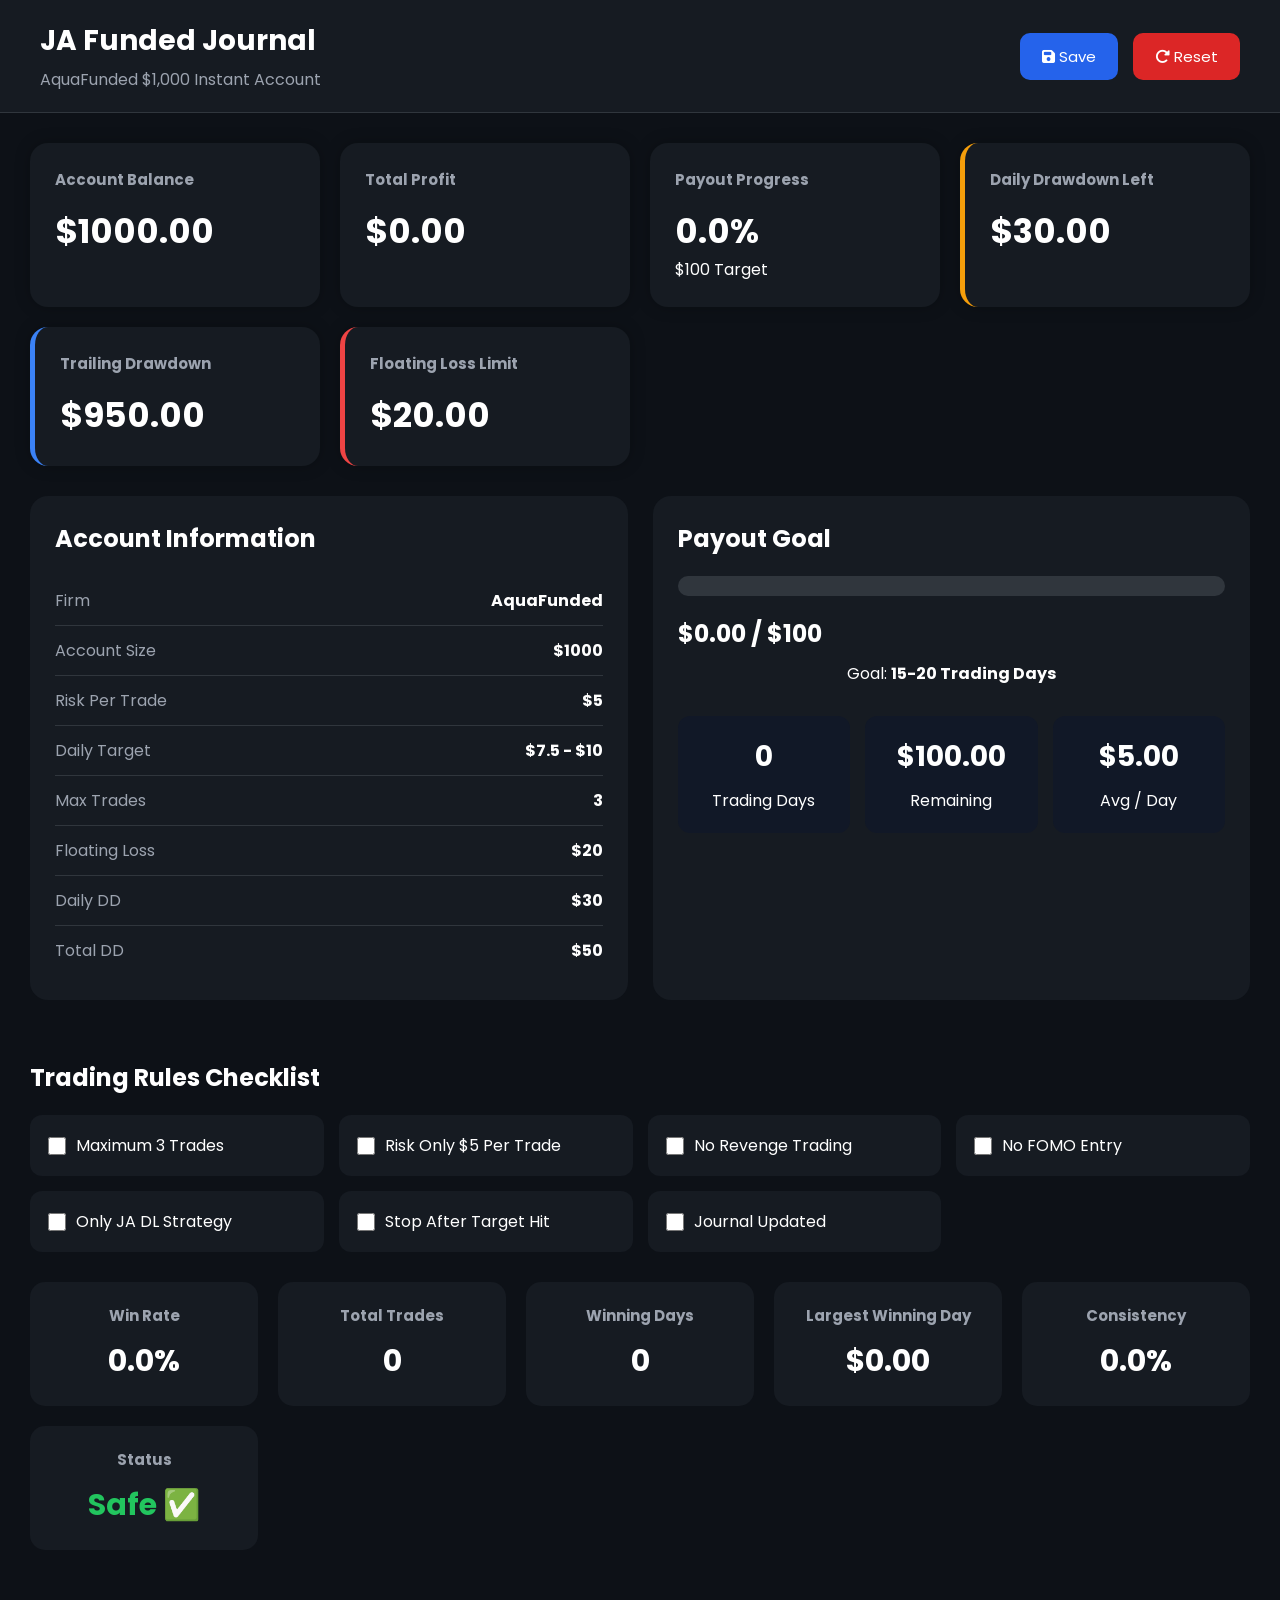
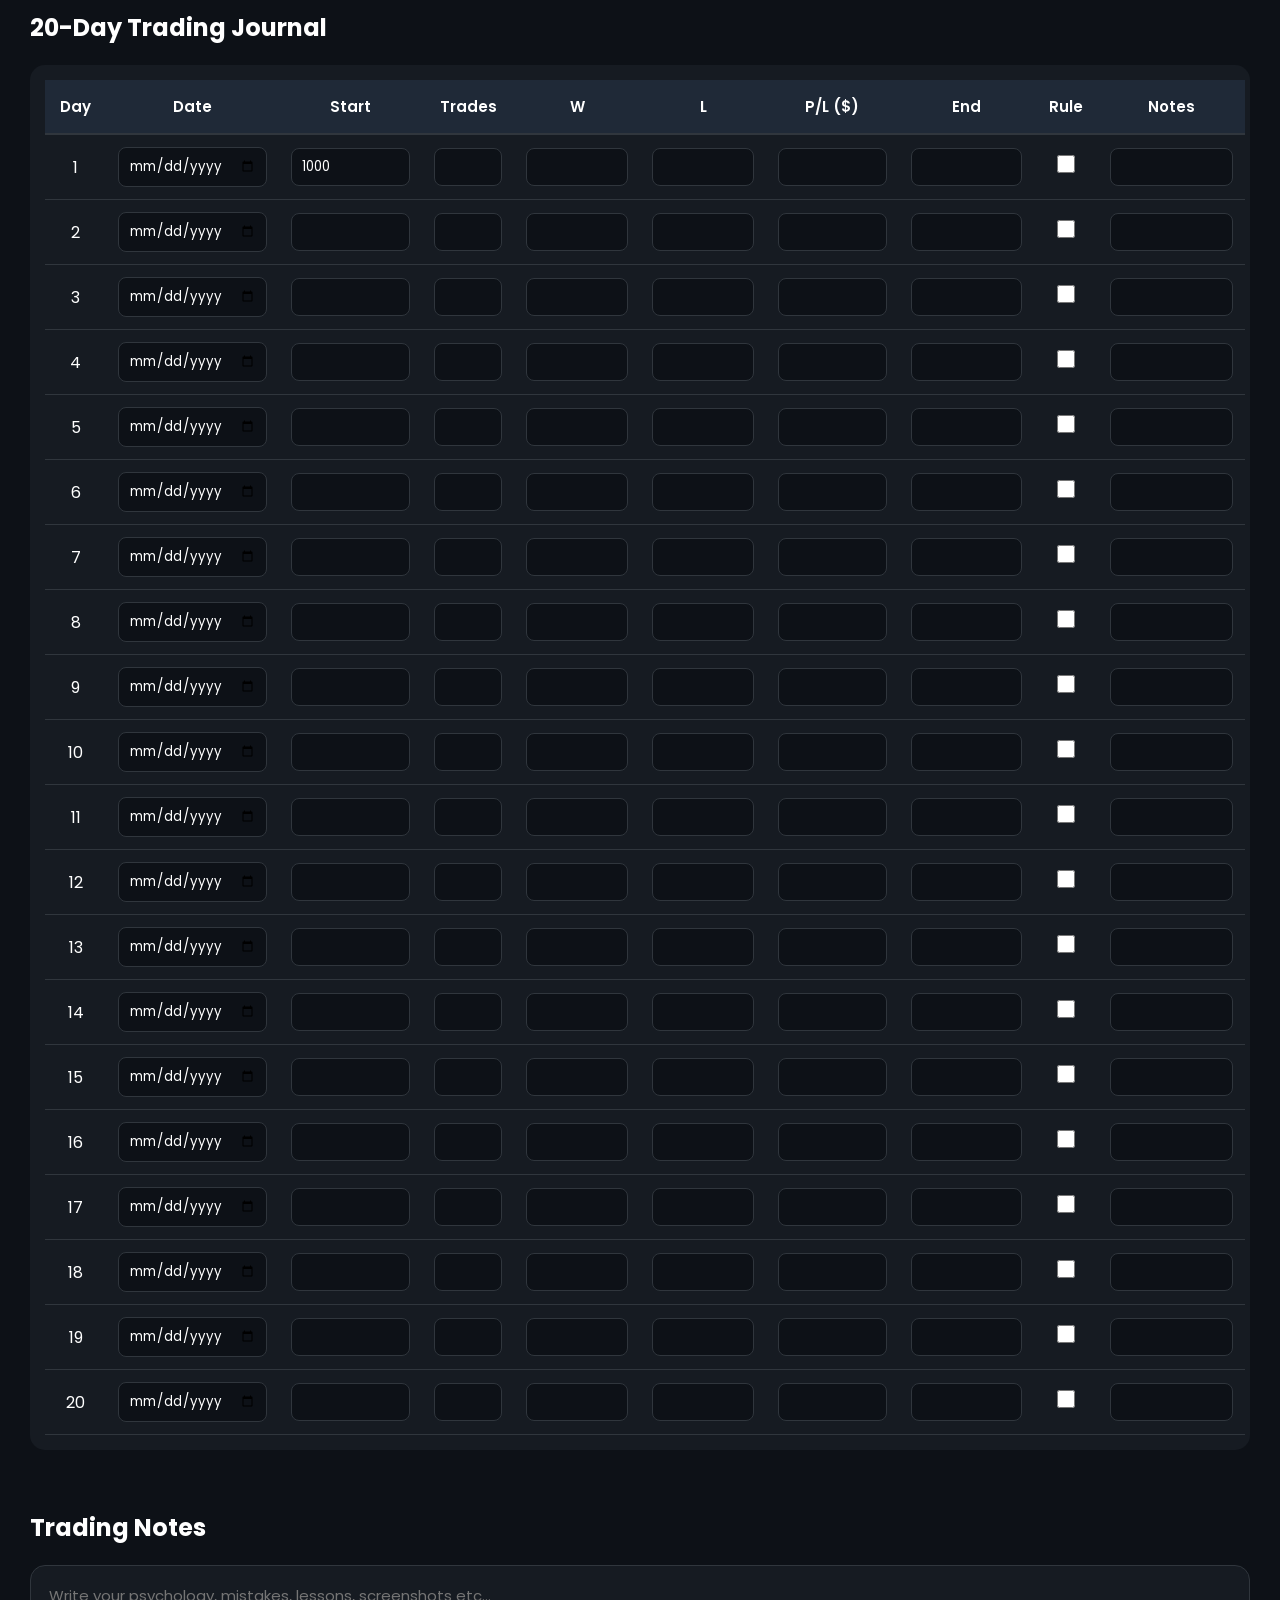
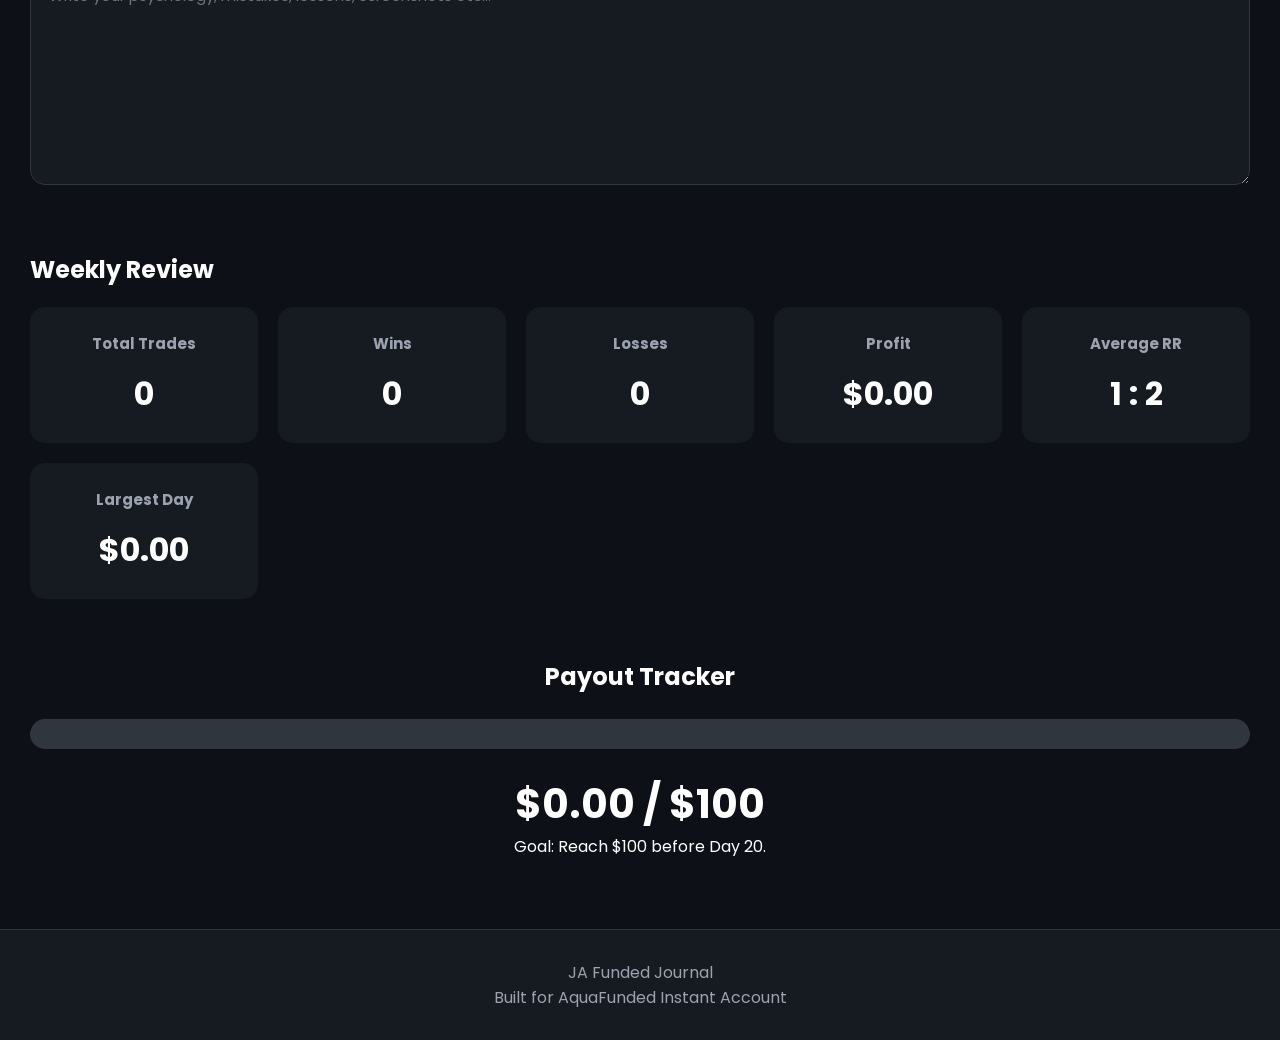
==== commit 274c724d: "Add files via upload" ====
--- a/index.html
+++ b/index.html
@@ -1,539 +1,498 @@
 <!DOCTYPE html>
 <html lang="en">
-
 <head>
-
-    <meta charset="UTF-8">
-
-    <meta name="viewport"
-          content="width=device-width, initial-scale=1.0">
-
-    <title>JA DL Trading Journal</title>
-
-    <link rel="stylesheet"
-          href="style.css">
-
-    <link rel="preconnect"
-          href="https://fonts.googleapis.com">
-
-    <link rel="preconnect"
-          href="https://fonts.gstatic.com"
-          crossorigin>
-
-    <link href="https://fonts.googleapis.com/css2?family=Poppins:wght@300;400;500;600;700&display=swap"
-          rel="stylesheet">
+<meta charset="UTF-8">
+<meta name="viewport" content="width=device-width, initial-scale=1.0">
+
+<title>JA Funded Journal</title>
+
+<link rel="stylesheet" href="style.css">
+
+<link rel="preconnect" href="https://fonts.googleapis.com">
+<link rel="preconnect" href="https://fonts.gstatic.com" crossorigin>
+
+<link href="https://fonts.googleapis.com/css2?family=Poppins:wght@300;400;500;600;700&display=swap" rel="stylesheet">
+
+<link rel="stylesheet"
+href="https://cdnjs.cloudflare.com/ajax/libs/font-awesome/6.6.0/css/all.min.css">
 
 </head>
 
 <body>
 
-<div class="container">
-
-    <!-- ========================= -->
-    <!-- HEADER -->
-    <!-- ========================= -->
-
-    <header>
-
-        <h1>JA DL Trading Journal</h1>
-
-        <p>
-
-            Goal :
-            ₹3,00,000 before
-            <b>18 August 2027</b>
-
-        </p>
-
-    </header>
-
-    <!-- ========================= -->
-    <!-- DASHBOARD -->
-    <!-- ========================= -->
-
-    <section class="dashboard">
-
-        <div class="card">
-
-            <h3>Starting Balance</h3>
-
-            <h2 id="startingBalance">
-
-                ₹1000
-
-            </h2>
-
-        </div>
-
-        <div class="card">
-
-            <h3>Current Balance</h3>
-
-            <h2 id="currentBalance">
-
-                ₹1000
-
-            </h2>
-
-        </div>
-
-        <div class="card">
-
-            <h3>Today's Trades</h3>
-
-            <h2>
-
-                <span id="todayTrades">
-
-                    0
-
-                </span>
-
-                /3
-
-            </h2>
-
-        </div>
-
-        <div class="card">
-
-            <h3>Weekly Risk</h3>
-
-            <h2 id="weeklyRisk">
-
-                ₹50
-
-            </h2>
-
-        </div>
-
-    </section>
-
-    <!-- ========================= -->
-    <!-- BUFFER -->
-    <!-- ========================= -->
-
-    <section class="dashboard">
-
-        <div class="card">
-
-            <h3>Buffer Zone</h3>
-
-            <h2 id="bufferStatus">
-
-                SAFE
-
-            </h2>
-
-            <small id="bufferText">
-
-                Buffer ₹500
-
-            </small>
-
-        </div>
-
-        <div class="card">
-
-            <h3>Goal Progress</h3>
-
-            <h2 id="goalPercent">
-
-                0%
-
-            </h2>
-
-            <div class="progress">
-
-                <div id="goalBar"
-                     class="progress-bar">
-
-                </div>
-
-            </div>
-
-        </div>
-
-        <div class="card">
-
-            <h3>Countdown</h3>
-
-            <h2 id="countdownDays">
-
-                000
-
-            </h2>
-
-            <small>
-
-                Days Left
-
-            </small>
-
-        </div>
-
-    </section>
-
-    <!-- ========================= -->
-    <!-- STATISTICS -->
-    <!-- ========================= -->
-
-    <section class="dashboard">
-
-        <div class="card">
-
-            <h3>Total Trades</h3>
-
-            <h2 id="totalTrades">
-
-                0
-
-            </h2>
-
-        </div>
-
-        <div class="card">
-
-            <h3>Wins</h3>
-
-            <h2 id="wins">
-
-                0
-
-            </h2>
-
-        </div>
-
-        <div class="card">
-
-            <h3>Losses</h3>
-
-            <h2 id="losses">
-
-                0
-
-            </h2>
-
-        </div>
-
-        <div class="card">
-
-            <h3>Win Rate</h3>
-
-            <h2 id="winRate">
-
-                0%
-
-            </h2>
-
-        </div>
-
-    </section>
-
-    <!-- ========================= -->
-    <!-- TRADE ENTRY -->
-    <!-- ========================= -->
-
-    <section class="trade-form">
-
-        <h2>
-
-            Add New Trade
-
-        </h2>
-
-        <form id="tradeForm">
-
-            <div class="grid">
-
-                <div>
-
-                    <label>
-
-                        Date
-
-                    </label>
-
-                    <input
-                        type="date"
-                        id="tradeDate"
-                        required>
-
-                </div>
-
-                <div>
-
-                    <label>
-
-                        Direction
-
-                    </label>
-
-                    <select id="direction">
-
-                        <option>
-
-                            BUY
-
-                        </option>
-
-                        <option>
-
-                            SELL
-
-                        </option>
-
-                    </select>
-
-                </div>
-
-                <div>
-
-                    <label>
-
-                        Risk (₹)
-
-                    </label>
-
-                    <input
-                        type="number"
-                        id="risk"
-                        required>
-
-                </div>
-
-                <div>
-
-                    <label>
-
-                        RR
-
-                    </label>
-
-                    <select id="rr">
-
-                        <option>1</option>
-
-                        <option>1.5</option>
-
-                        <option selected>
-
-                            2
-
-                        </option>
-
-                        <option>3</option>
-
-                        <option>4</option>
-
-                    </select>
-
-                </div>
-
-
-                                <div>
-
-                    <label>
-
-                        Result
-
-                    </label>
-
-                    <select id="result">
-
-                        <option value="WIN">WIN</option>
-
-                        <option value="LOSS">LOSS</option>
-
-                        <option value="BE">BREAK EVEN</option>
-
-                    </select>
-
-                </div>
-
-                <div>
-
-                    <label>
-
-                        Emotion
-
-                    </label>
-
-                    <select id="emotion">
-
-                        <option>😊 Calm</option>
-                        <option>😐 Normal</option>
-                        <option>😡 Angry</option>
-                        <option>😨 Fear</option>
-
-                    </select>
-
-                </div>
-
-            </div>
-
-            <label>
-
-                Notes
-
-            </label>
-
-            <textarea
-                id="notes"
-                rows="4"
-                placeholder="Write your trade notes..."></textarea>
-
-            <button
-                type="submit"
-                class="save-btn">
-
-                Save Trade
-
-            </button>
-
-        </form>
-
-    </section>
-
-    <!-- ========================= -->
-    <!-- TRADE HISTORY -->
-    <!-- ========================= -->
-
-    <section class="history">
-
-        <h2>
-
-            Trade History
-
-        </h2>
-
-        <div class="table-container">
-
-            <table>
-
-                <thead>
-
-                    <tr>
-
-                        <th>#</th>
-                        <th>Date</th>
-                        <th>Direction</th>
-                        <th>Risk</th>
-                        <th>RR</th>
-                        <th>Result</th>
-                        <th>Profit</th>
-                        <th>Balance</th>
-                        <th>Delete</th>
-
-                    </tr>
-
-                </thead>
-
-                <tbody id="tradeHistory">
-
-                    <tr>
-
-                        <td colspan="9">
-
-                            No trades yet.
-
-                        </td>
-
-                    </tr>
-
-                </tbody>
-
-            </table>
-
-        </div>
-
-    </section>
-
-    <!-- ========================= -->
-    <!-- GOAL SECTION -->
-    <!-- ========================= -->
-
-    <section class="goal-section">
-
-        <h2>
-
-            🎯 My Mission
-
-        </h2>
-
-        <p>
-
-            Grow my account from
-
-            <strong>₹500 - ₹1000</strong>
-
-            to
-
-            <strong>₹3,00,000</strong>
-
-            before
-
-            <strong>18 August 2027</strong>
-
-            through discipline, patience and consistency.
-
-        </p>
-
-    </section>
-
-    <!-- ========================= -->
-    <!-- RULES -->
-    <!-- ========================= -->
-
-    <section class="rules">
-
-        <h2>
-
-            JA DL Rules
-
-        </h2>
-
-        <ul>
-
-            <li>✅ Trade XAUUSD only.</li>
-
-            <li>✅ Maximum 3 trades per day.</li>
-
-            <li>✅ Minimum RR = 1:1.</li>
-
-            <li>✅ Weekly risk increases by ₹25.</li>
-
-            <li>✅ Follow the strategy only.</li>
-
-            <li>✅ Respect Buffer Zone.</li>
-
-            <li>✅ Journal every trade.</li>
-
-        </ul>
-
-    </section>
-
-    <!-- ========================= -->
-    <!-- FOOTER -->
-    <!-- ========================= -->
-
-    <footer>
-
-        <p>
-
-            JA DL Trading Journal © 2026
-
-        </p>
-
-        <small>
-
-            Stay Disciplined • Stay Consistent • Trust the Process
-
-        </small>
-
-    </footer>
-
-</div>
+<!-- ================= HEADER ================= -->
+
+<header class="top-bar">
+
+<div class="logo">
+
+<h2>JA Funded Journal</h2>
+
+<p>AquaFunded $1,000 Instant Account</p>
+
+</div>
+
+<div class="top-buttons">
+
+<button id="saveBtn">
+<i class="fa-solid fa-floppy-disk"></i>
+Save
+</button>
+
+<button id="resetBtn">
+<i class="fa-solid fa-rotate-right"></i>
+Reset
+</button>
+
+</div>
+
+</header>
+
+<!-- ================= DASHBOARD ================= -->
+
+<section class="dashboard">
+
+<div class="card">
+
+<h3>Account Balance</h3>
+
+<h1 id="balance">$1000.00</h1>
+
+</div>
+
+<div class="card">
+
+<h3>Total Profit</h3>
+
+<h1 id="profit">$0.00</h1>
+
+</div>
+
+<div class="card">
+
+<h3>Payout Progress</h3>
+
+<h1 id="payoutPercent">0%</h1>
+
+<p>$100 Target</p>
+
+</div>
+
+<div class="card danger">
+
+<h3>Daily Drawdown Left</h3>
+
+<h1 id="dailyDD">$30.00</h1>
+
+</div>
+
+<div class="card warning">
+
+<h3>Trailing Drawdown</h3>
+
+<h1 id="trailDD">$950.00</h1>
+
+</div>
+
+<div class="card red">
+
+<h3>Floating Loss Limit</h3>
+
+<h1>$20.00</h1>
+
+</div>
+
+</section>
+
+<!-- ================= ACCOUNT INFO ================= -->
+
+<section class="info-grid">
+
+<div class="info-box">
+
+<h2>Account Information</h2>
+
+<div class="info-row">
+<span>Firm</span>
+<strong>AquaFunded</strong>
+</div>
+
+<div class="info-row">
+<span>Account Size</span>
+<strong>$1000</strong>
+</div>
+
+<div class="info-row">
+<span>Risk Per Trade</span>
+<strong>$5</strong>
+</div>
+
+<div class="info-row">
+<span>Daily Target</span>
+<strong>$7.5 - $10</strong>
+</div>
+
+<div class="info-row">
+<span>Max Trades</span>
+<strong>3</strong>
+</div>
+
+<div class="info-row">
+<span>Floating Loss</span>
+<strong>$20</strong>
+</div>
+
+<div class="info-row">
+<span>Daily DD</span>
+<strong>$30</strong>
+</div>
+
+<div class="info-row">
+<span>Total DD</span>
+<strong>$50</strong>
+</div>
+
+</div>
+
+<div class="info-box">
+
+<h2>Payout Goal</h2>
+
+<div class="progress">
+
+<div class="progress-fill" id="progressFill"></div>
+
+</div>
+
+<h1 id="progressMoney">$0 / $100</h1>
+
+<p class="center">
+Goal:
+<b>15-20 Trading Days</b>
+</p>
+
+<div class="goal-box">
+
+<div>
+
+<h3 id="daysCompleted">0</h3>
+
+<p>Trading Days</p>
+
+</div>
+
+<div>
+
+<h3 id="remainingGoal">$100</h3>
+
+<p>Remaining</p>
+
+</div>
+
+<div>
+
+<h3 id="avgNeeded">$5.00</h3>
+
+<p>Avg / Day</p>
+
+</div>
+
+</div>
+
+</div>
+
+</section>
+
+<!-- ================= DAILY CHECKLIST ================= -->
+
+<section class="checklist">
+
+<h2>Trading Rules Checklist</h2>
+
+<div class="check-grid">
+
+<label>
+<input type="checkbox" id="c1">
+Maximum 3 Trades
+</label>
+
+<label>
+<input type="checkbox" id="c2">
+Risk Only $5 Per Trade
+</label>
+
+<label>
+<input type="checkbox" id="c3">
+No Revenge Trading
+</label>
+
+<label>
+<input type="checkbox" id="c4">
+No FOMO Entry
+</label>
+
+<label>
+<input type="checkbox" id="c5">
+Only JA DL Strategy
+</label>
+
+<label>
+<input type="checkbox" id="c6">
+Stop After Target Hit
+</label>
+
+<label>
+<input type="checkbox" id="c7">
+Journal Updated
+</label>
+
+</div>
+
+</section>
+
+<!-- ================= QUICK STATS ================= -->
+
+<section class="stats">
+
+<div class="mini-card">
+
+<h3>Win Rate</h3>
+
+<h2 id="winRate">0%</h2>
+
+</div>
+
+<div class="mini-card">
+
+<h3>Total Trades</h3>
+
+<h2 id="totalTrades">0</h2>
+
+</div>
+
+<div class="mini-card">
+
+<h3>Winning Days</h3>
+
+<h2 id="winningDays">0</h2>
+
+</div>
+
+<div class="mini-card">
+
+<h3>Largest Winning Day</h3>
+
+<h2 id="largestDay">$0</h2>
+
+</div>
+
+<div class="mini-card">
+
+<h3>Consistency</h3>
+
+<h2 id="consistency">0%</h2>
+
+</div>
+
+<div class="mini-card">
+
+<h3>Status</h3>
+
+<h2 id="status">Safe ✅</h2>
+
+</div>
+
+</section>
+
+<!-- ================= JOURNAL STARTS IN PART 2 ================= -->
+
+<!-- ================= DAILY JOURNAL ================= -->
+
+<section class="journal">
+
+<h2>20-Day Trading Journal</h2>
+
+<div class="table-wrapper">
+
+<table>
+
+<thead>
+
+<tr>
+<th>Day</th>
+<th>Date</th>
+<th>Start</th>
+<th>Trades</th>
+<th>W</th>
+<th>L</th>
+<th>P/L ($)</th>
+<th>End</th>
+<th>Rule</th>
+<th>Notes</th>
+</tr>
+
+</thead>
+
+<tbody id="journalBody">
+
+<!-- 20 Rows -->
+
+<tr>
+<td>1</td>
+<td><input type="date"></td>
+<td><input type="number" class="startBalance" value="1000"></td>
+<td><input type="number" class="trades" min="0" max="3"></td>
+<td><input type="number" class="wins"></td>
+<td><input type="number" class="losses"></td>
+<td><input type="number" class="profit"></td>
+<td><input type="number" class="endBalance"></td>
+<td><input type="checkbox" class="rule"></td>
+<td><input type="text" class="notes"></td>
+</tr>
+
+<script>
+
+for(let i=2;i<=20;i++){
+
+document.write(`
+
+<tr>
+
+<td>${i}</td>
+
+<td><input type="date"></td>
+
+<td><input type="number" class="startBalance"></td>
+
+<td><input type="number" class="trades" min="0" max="3"></td>
+
+<td><input type="number" class="wins"></td>
+
+<td><input type="number" class="losses"></td>
+
+<td><input type="number" class="profit"></td>
+
+<td><input type="number" class="endBalance"></td>
+
+<td><input type="checkbox" class="rule"></td>
+
+<td><input type="text" class="notes"></td>
+
+</tr>
+
+`);
+
+}
+
+</script>
+
+</tbody>
+
+</table>
+
+</div>
+
+</section>
+
+<!-- ================= NOTES ================= -->
+
+<section class="notes-section">
+
+<h2>Trading Notes</h2>
+
+<textarea
+id="dailyNotes"
+placeholder="Write your psychology, mistakes, lessons, screenshots etc..."></textarea>
+
+</section>
+
+<!-- ================= WEEKLY REVIEW ================= -->
+
+<section class="review">
+
+<h2>Weekly Review</h2>
+
+<div class="review-grid">
+
+<div class="review-card">
+<h3>Total Trades</h3>
+<h1 id="reviewTrades">0</h1>
+</div>
+
+<div class="review-card">
+<h3>Wins</h3>
+<h1 id="reviewWins">0</h1>
+</div>
+
+<div class="review-card">
+<h3>Losses</h3>
+<h1 id="reviewLosses">0</h1>
+</div>
+
+<div class="review-card">
+<h3>Profit</h3>
+<h1 id="reviewProfit">$0</h1>
+</div>
+
+<div class="review-card">
+<h3>Average RR</h3>
+<h1>1 : 2</h1>
+</div>
+
+<div class="review-card">
+<h3>Largest Day</h3>
+<h1 id="largestWin">$0</h1>
+</div>
+
+</div>
+
+</section>
+
+<!-- ================= PAYOUT STATUS ================= -->
+
+<section class="payout">
+
+<h2>Payout Tracker</h2>
+
+<div class="progress-large">
+
+<div class="progress-fill-large"
+id="bigProgress">
+
+</div>
+
+</div>
+
+<h1 id="payoutText">
+
+$0 / $100
+
+</h1>
+
+<p>
+
+Goal:
+Reach $100 before Day 20.
+
+</p>
+
+</section>
+
+<!-- ================= FOOTER ================= -->
+
+<footer>
+
+<p>
+
+JA Funded Journal
+
+<br>
+
+Built for AquaFunded Instant Account
+
+</p>
+
+</footer>
 
 <script src="app.js"></script>
 
--- a/style.css
+++ b/style.css
@@ -1,844 +1,851 @@
-/* ==========================================
-   JA DL Trading Journal
-   Part 1 - Global Styles
-========================================== */
+/* ===========================
+   JA FUNDED JOURNAL
+   STYLE.CSS - PART 1
+=========================== */
 
 *{
-    margin:0;
-    padding:0;
-    box-sizing:border-box;
-}
-
-html{
-    scroll-behavior:smooth;
+margin:0;
+padding:0;
+box-sizing:border-box;
+font-family:'Poppins',sans-serif;
 }
 
 body{
 
-    font-family:'Poppins',sans-serif;
-
-    background:#0b0b0b;
-
-    color:#ffffff;
-
-    min-height:100vh;
-
-    line-height:1.6;
-
-}
+background:#0d1117;
+color:#ffffff;
+
+}
+
+/* Scrollbar */
+
+::-webkit-scrollbar{
+
+width:8px;
+
+}
+
+::-webkit-scrollbar-thumb{
+
+background:#3b82f6;
+border-radius:20px;
+
+}
+
+::-webkit-scrollbar-track{
+
+background:#111827;
+
+}
+
+/* ================= HEADER ================= */
+
+.top-bar{
+
+display:flex;
+justify-content:space-between;
+align-items:center;
+
+padding:20px 40px;
+
+background:#161b22;
+
+border-bottom:1px solid #30363d;
+
+position:sticky;
+
+top:0;
+
+z-index:999;
+
+}
+
+.logo h2{
+
+font-size:28px;
+
+font-weight:700;
+
+}
+
+.logo p{
+
+color:#9ca3af;
+
+margin-top:5px;
+
+}
+
+.top-buttons{
+
+display:flex;
+
+gap:15px;
+
+}
+
+.top-buttons button{
+
+padding:12px 22px;
+
+border:none;
+
+border-radius:10px;
+
+background:#2563eb;
+
+color:white;
+
+cursor:pointer;
+
+font-size:15px;
+
+transition:.3s;
+
+}
+
+.top-buttons button:hover{
+
+background:#1d4ed8;
+
+transform:translateY(-2px);
+
+}
+
+#resetBtn{
+
+background:#dc2626;
+
+}
+
+#resetBtn:hover{
+
+background:#b91c1c;
+
+}
+
+/* ================= DASHBOARD ================= */
+
+.dashboard{
+
+padding:30px;
+
+display:grid;
+
+grid-template-columns:repeat(auto-fit,minmax(240px,1fr));
+
+gap:20px;
+
+}
+
+.card{
+
+background:#161b22;
+
+padding:25px;
+
+border-radius:18px;
+
+box-shadow:0 0 15px rgba(0,0,0,.25);
+
+transition:.3s;
+
+}
+
+.card:hover{
+
+transform:translateY(-5px);
+
+}
+
+.card h3{
+
+font-size:15px;
+
+color:#9ca3af;
+
+margin-bottom:15px;
+
+}
+
+.card h1{
+
+font-size:34px;
+
+font-weight:700;
+
+}
+
+.danger{
+
+border-left:5px solid #f59e0b;
+
+}
+
+.warning{
+
+border-left:5px solid #3b82f6;
+
+}
+
+.red{
+
+border-left:5px solid #ef4444;
+
+}
+
+/* ================= INFO ================= */
+
+.info-grid{
+
+display:grid;
+
+grid-template-columns:repeat(auto-fit,minmax(380px,1fr));
+
+gap:25px;
+
+padding:0 30px 30px;
+
+}
+
+.info-box{
+
+background:#161b22;
+
+padding:25px;
+
+border-radius:18px;
+
+}
+
+.info-box h2{
+
+margin-bottom:20px;
+
+font-size:24px;
+
+}
+
+.info-row{
+
+display:flex;
+
+justify-content:space-between;
+
+padding:12px 0;
+
+border-bottom:1px solid #30363d;
+
+}
+
+.info-row:last-child{
+
+border:none;
+
+}
+
+.info-row span{
+
+color:#9ca3af;
+
+}
+
+/* ================= PROGRESS ================= */
+
+.progress{
+
+width:100%;
+
+height:20px;
+
+background:#30363d;
+
+border-radius:50px;
+
+overflow:hidden;
+
+margin:20px 0;
+
+}
+
+.progress-fill{
+
+height:100%;
+
+width:0%;
+
+background:linear-gradient(90deg,#10b981,#22c55e);
+
+transition:.4s;
+
+}
+
+.center{
+
+text-align:center;
+
+margin-top:10px;
+
+}
+
+.goal-box{
+
+display:grid;
+
+grid-template-columns:repeat(3,1fr);
+
+gap:15px;
+
+margin-top:30px;
+
+text-align:center;
+
+}
+
+.goal-box div{
+
+background:#111827;
+
+padding:20px;
+
+border-radius:12px;
+
+}
+
+.goal-box h3{
+
+font-size:28px;
+
+margin-bottom:10px;
+
+}
+
+/* ================= CHECKLIST ================= */
+
+.checklist{
+
+padding:30px;
+
+}
+
+.checklist h2{
+
+margin-bottom:20px;
+
+}
+
+.check-grid{
+
+display:grid;
+
+grid-template-columns:repeat(auto-fit,minmax(250px,1fr));
+
+gap:15px;
+
+}
+
+.check-grid label{
+
+background:#161b22;
+
+padding:18px;
+
+border-radius:12px;
+
+display:flex;
+
+align-items:center;
+
+gap:10px;
+
+cursor:pointer;
+
+transition:.3s;
+
+}
+
+.check-grid label:hover{
+
+background:#1f2937;
+
+}
+
+.check-grid input{
+
+width:18px;
+
+height:18px;
+
+accent-color:#22c55e;
+
+}
+
+/* ================= MINI STATS ================= */
+
+.stats{
+
+padding:0 30px 30px;
+
+display:grid;
+
+grid-template-columns:repeat(auto-fit,minmax(220px,1fr));
+
+gap:20px;
+
+}
+
+.mini-card{
+
+background:#161b22;
+
+padding:22px;
+
+border-radius:15px;
+
+text-align:center;
+
+transition:.3s;
+
+}
+
+.mini-card:hover{
+
+transform:scale(1.03);
+
+}
+
+.mini-card h3{
+
+color:#9ca3af;
+
+font-size:15px;
+
+margin-bottom:12px;
+
+}
+
+.mini-card h2{
+
+font-size:30px;
+
+font-weight:700;
+
+}
+
 
 /* ===========================
-   Container
-=========================== */
-
-.container{
-
-    width:95%;
-
-    max-width:1400px;
-
-    margin:auto;
-
-    padding:30px 0 60px;
-
-}
-
-/* ===========================
-   Header
-=========================== */
-
-header{
-
-    text-align:center;
-
-    margin-bottom:35px;
-
-}
-
-header h1{
-
-    font-size:42px;
-
-    color:#FFD700;
-
-    font-weight:700;
-
-    margin-bottom:8px;
-
-}
-
-header p{
-
-    color:#cfcfcf;
-
-    font-size:16px;
-
-}
-
-/* ===========================
-   Dashboard Grid
-=========================== */
+   STYLE.CSS - PART 2
+===========================*/
+
+/* ===== JOURNAL ===== */
+
+.journal{
+padding:30px;
+}
+
+.journal h2{
+margin-bottom:20px;
+}
+
+.table-wrapper{
+overflow-x:auto;
+background:#161b22;
+border-radius:15px;
+padding:15px;
+}
+
+table{
+width:100%;
+border-collapse:collapse;
+min-width:1200px;
+}
+
+table th{
+background:#1f2937;
+padding:15px;
+font-size:15px;
+font-weight:600;
+text-align:center;
+border-bottom:2px solid #30363d;
+}
+
+table td{
+padding:12px;
+border-bottom:1px solid #30363d;
+text-align:center;
+}
+
+table tr:hover{
+background:#111827;
+}
+
+table input[type="text"],
+table input[type="number"],
+table input[type="date"]{
+
+width:100%;
+padding:8px 10px;
+background:#0d1117;
+border:1px solid #30363d;
+border-radius:8px;
+color:#fff;
+outline:none;
+transition:.3s;
+
+}
+
+table input:focus{
+
+border-color:#3b82f6;
+
+}
+
+table input[type="checkbox"]{
+
+width:18px;
+height:18px;
+accent-color:#22c55e;
+
+}
+
+/* ===== NOTES ===== */
+
+.notes-section{
+
+padding:30px;
+
+}
+
+.notes-section h2{
+
+margin-bottom:20px;
+
+}
+
+textarea{
+
+width:100%;
+height:220px;
+
+padding:18px;
+
+background:#161b22;
+
+border:1px solid #30363d;
+
+border-radius:15px;
+
+color:white;
+
+font-size:15px;
+
+resize:vertical;
+
+outline:none;
+
+}
+
+textarea:focus{
+
+border-color:#3b82f6;
+
+}
+
+/* ===== REVIEW ===== */
+
+.review{
+
+padding:30px;
+
+}
+
+.review h2{
+
+margin-bottom:20px;
+
+}
+
+.review-grid{
+
+display:grid;
+
+grid-template-columns:repeat(auto-fit,minmax(220px,1fr));
+
+gap:20px;
+
+}
+
+.review-card{
+
+background:#161b22;
+
+padding:25px;
+
+border-radius:15px;
+
+text-align:center;
+
+transition:.3s;
+
+}
+
+.review-card:hover{
+
+transform:translateY(-4px);
+
+}
+
+.review-card h3{
+
+font-size:15px;
+
+color:#9ca3af;
+
+margin-bottom:15px;
+
+}
+
+.review-card h1{
+
+font-size:32px;
+
+}
+
+/* ===== PAYOUT ===== */
+
+.payout{
+
+padding:30px;
+
+text-align:center;
+
+}
+
+.progress-large{
+
+width:100%;
+
+height:30px;
+
+background:#30363d;
+
+border-radius:40px;
+
+overflow:hidden;
+
+margin:25px auto;
+
+}
+
+.progress-fill-large{
+
+height:100%;
+
+width:0%;
+
+background:linear-gradient(90deg,#22c55e,#16a34a);
+
+transition:.4s;
+
+}
+
+#payoutText{
+
+font-size:40px;
+
+margin-top:15px;
+
+}
+
+/* ===== FOOTER ===== */
+
+footer{
+
+margin-top:40px;
+
+padding:30px;
+
+background:#161b22;
+
+text-align:center;
+
+color:#9ca3af;
+
+border-top:1px solid #30363d;
+
+}
+
+/* ===== BUTTON EFFECT ===== */
+
+button{
+
+transition:.3s;
+
+}
+
+button:hover{
+
+transform:translateY(-2px);
+
+box-shadow:0 5px 15px rgba(0,0,0,.3);
+
+}
+
+/* ===== CARD ANIMATION ===== */
+
+.card,
+.info-box,
+.review-card,
+.mini-card{
+
+animation:fadeUp .6s ease;
+
+}
+
+@keyframes fadeUp{
+
+from{
+
+opacity:0;
+transform:translateY(25px);
+
+}
+
+to{
+
+opacity:1;
+transform:translateY(0);
+
+}
+
+}
+
+/* ===== RESPONSIVE ===== */
+
+@media(max-width:992px){
+
+.top-bar{
+
+flex-direction:column;
+
+gap:20px;
+
+text-align:center;
+
+}
+
+.info-grid{
+
+grid-template-columns:1fr;
+
+}
+
+.goal-box{
+
+grid-template-columns:1fr;
+
+}
+
+}
+
+@media(max-width:768px){
 
 .dashboard{
 
-    display:grid;
-
-    grid-template-columns:repeat(auto-fit,minmax(220px,1fr));
-
-    gap:20px;
-
-    margin-bottom:25px;
-
-}
-
-/* ===========================
-   Cards
-=========================== */
-
-.card{
-
-    background:#171717;
-
-    border:1px solid rgba(255,215,0,.20);
-
-    border-radius:18px;
-
-    padding:25px;
-
-    transition:.35s;
-
-    position:relative;
-
-    overflow:hidden;
-
-    box-shadow:0 10px 25px rgba(0,0,0,.35);
-
-}
-
-.card::before{
-
-    content:"";
-
-    position:absolute;
-
-    width:180px;
-
-    height:180px;
-
-    background:rgba(255,215,0,.05);
-
-    border-radius:50%;
-
-    right:-90px;
-
-    top:-90px;
-
-}
-
-.card:hover{
-
-    transform:translateY(-6px);
-
-    border-color:#FFD700;
-
-    box-shadow:0 0 22px rgba(255,215,0,.20);
-
-}
-
-/* ===========================
-   Card Text
-=========================== */
-
-.card h3{
-
-    font-size:16px;
-
-    color:#bdbdbd;
-
-    margin-bottom:12px;
-
-    font-weight:500;
-
-}
-
-.card h2{
-
-    font-size:34px;
-
-    color:#FFD700;
-
-    font-weight:700;
-
-}
-
-.card small{
-
-    display:block;
-
-    margin-top:10px;
-
-    color:#a8a8a8;
-
-}
-
-/* ===========================
-   Progress Bar
-=========================== */
-
-.progress{
-
-    width:100%;
-
-    height:12px;
-
-    background:#2a2a2a;
-
-    border-radius:30px;
-
-    overflow:hidden;
-
-    margin-top:15px;
-
-}
-
-.progress-bar{
-
-    width:0%;
-
-    height:100%;
-
-    background:linear-gradient(90deg,#FFD700,#ffb300);
-
-    transition:width .6s ease;
-
-}
-
-/* ===========================
-   Buttons
-=========================== */
-
-button,
-.save-btn{
-
-    background:#FFD700;
-
-    color:#000;
-
-    border:none;
-
-    border-radius:10px;
-
-    padding:12px 24px;
-
-    font-size:15px;
-
-    font-weight:600;
-
-    cursor:pointer;
-
-    transition:.3s;
-
-}
-
-button:hover,
-.save-btn:hover{
-
-    transform:translateY(-2px);
-
-    background:#ffca28;
-
-    box-shadow:0 0 18px rgba(255,215,0,.35);
-
-}
-
-/* ==========================================
-   JA DL Trading Journal
-   Part 2 - Forms & Sections
-========================================== */
-
-/* ===========================
-   Trade Form
-=========================== */
-
-.trade-form{
-
-    background:#171717;
-
-    border:1px solid rgba(255,215,0,.20);
-
-    border-radius:18px;
-
-    padding:30px;
-
-    margin-bottom:30px;
-
-    box-shadow:0 10px 25px rgba(0,0,0,.35);
-
-}
-
-.trade-form h2{
-
-    color:#FFD700;
-
-    margin-bottom:25px;
-
-    text-align:center;
-
-    font-size:28px;
-
-}
-
-/* ===========================
-   Grid Layout
-=========================== */
-
-.grid{
-
-    display:grid;
-
-    grid-template-columns:repeat(auto-fit,minmax(220px,1fr));
-
-    gap:20px;
-
-    margin-bottom:20px;
-
-}
-
-/* ===========================
-   Labels
-=========================== */
-
-label{
-
-    display:block;
-
-    margin-bottom:8px;
-
-    color:#d5d5d5;
-
-    font-weight:500;
-
-}
-
-/* ===========================
-   Inputs
-=========================== */
-
-input,
-select,
+grid-template-columns:1fr;
+
+}
+
+.stats{
+
+grid-template-columns:1fr;
+
+}
+
+.review-grid{
+
+grid-template-columns:1fr;
+
+}
+
+.check-grid{
+
+grid-template-columns:1fr;
+
+}
+
+.logo h2{
+
+font-size:24px;
+
+}
+
+.card h1{
+
+font-size:28px;
+
+}
+
+#payoutText{
+
+font-size:30px;
+
+}
+
+.top-buttons{
+
+flex-direction:column;
+
+width:100%;
+
+}
+
+.top-buttons button{
+
+width:100%;
+
+}
+
+}
+
+@media(max-width:500px){
+
+body{
+
+font-size:14px;
+
+}
+
+.dashboard,
+.journal,
+.review,
+.notes-section,
+.checklist,
+.payout{
+
+padding:18px;
+
+}
+
+.info-grid,
+.stats{
+
+padding:18px;
+
+}
+
+table{
+
+font-size:13px;
+
+}
+
 textarea{
 
-    width:100%;
-
-    padding:14px;
-
-    border-radius:10px;
-
-    border:1px solid #333;
-
-    background:#101010;
-
-    color:#fff;
-
-    font-size:15px;
-
-    outline:none;
-
-    transition:.3s;
-
-    font-family:'Poppins',sans-serif;
-
-}
-
-input:focus,
-select:focus,
-textarea:focus{
-
-    border-color:#FFD700;
-
-    box-shadow:0 0 10px rgba(255,215,0,.25);
-
-}
-
-textarea{
-
-    resize:vertical;
-
-    min-height:120px;
-
-    margin-bottom:20px;
-
-}
-
-/* ===========================
-   Save Button
-=========================== */
-
-.save-btn{
-
-    width:100%;
-
-    padding:15px;
-
-    font-size:17px;
-
-    margin-top:10px;
-
-}
-
-/* ===========================
-   Goal Section
-=========================== */
-
-.goal-section{
-
-    background:#171717;
-
-    border:1px solid rgba(255,215,0,.20);
-
-    border-radius:18px;
-
-    padding:25px;
-
-    margin-bottom:30px;
-
-    text-align:center;
-
-}
-
-.goal-section h2{
-
-    color:#FFD700;
-
-    margin-bottom:15px;
-
-    font-size:28px;
-
-}
-
-.goal-section p{
-
-    color:#d4d4d4;
-
-    font-size:16px;
-
-    line-height:1.8;
-
-}
-
-.goal-section strong{
-
-    color:#FFD700;
-
-}
-
-/* ===========================
-   Rules Section
-=========================== */
-
-.rules{
-
-    background:#171717;
-
-    border:1px solid rgba(255,215,0,.20);
-
-    border-radius:18px;
-
-    padding:25px;
-
-    margin-bottom:30px;
-
-}
-
-.rules h2{
-
-    color:#FFD700;
-
-    margin-bottom:20px;
-
-    text-align:center;
-
-    font-size:28px;
-
-}
-
-.rules ul{
-
-    list-style:none;
-
-}
-
-.rules ul li{
-
-    padding:12px 15px;
-
-    margin-bottom:10px;
-
-    background:#111;
-
-    border-left:4px solid #FFD700;
-
-    border-radius:8px;
-
-    color:#e2e2e2;
-
-    transition:.3s;
-
-}
-
-.rules ul li:hover{
-
-    transform:translateX(6px);
-
-    background:#1c1c1c;
-
-}
-
-/* ==========================================
-   JA DL Trading Journal
-   Part 3 - Table, Footer & Responsive
-========================================== */
-
-/* ===========================
-   Trade History
-=========================== */
-
-.history{
-
-    background:#171717;
-
-    border:1px solid rgba(255,215,0,.20);
-
-    border-radius:18px;
-
-    padding:30px;
-
-    margin-bottom:30px;
-
-    box-shadow:0 10px 25px rgba(0,0,0,.35);
-
-}
-
-.history h2{
-
-    color:#FFD700;
-
-    text-align:center;
-
-    margin-bottom:25px;
-
-    font-size:28px;
-
-}
-
-.table-container{
-
-    overflow-x:auto;
-
-}
-
-table{
-
-    width:100%;
-
-    border-collapse:collapse;
-
-    min-width:850px;
-
-}
-
-thead{
-
-    background:#FFD700;
-
-}
-
-thead th{
-
-    color:#000;
-
-    padding:15px;
-
-    text-align:center;
-
-    font-size:15px;
-
-}
-
-tbody tr{
-
-    border-bottom:1px solid #2b2b2b;
-
-    transition:.3s;
-
-}
-
-tbody tr:hover{
-
-    background:#1f1f1f;
-
-}
-
-tbody td{
-
-    padding:15px;
-
-    text-align:center;
-
-    color:#f1f1f1;
-
-    font-size:14px;
-
-}
-
-tbody button{
-
-    padding:8px 12px;
-
-    border:none;
-
-    border-radius:8px;
-
-    background:#ff4d4d;
-
-    color:#fff;
-
-    cursor:pointer;
-
-    transition:.3s;
-
-}
-
-tbody button:hover{
-
-    background:#ff2d2d;
-
-}
-
-/* ===========================
-   Footer
-=========================== */
-
-footer{
-
-    text-align:center;
-
-    padding:30px 20px;
-
-    color:#bfbfbf;
-
-    border-top:1px solid rgba(255,215,0,.15);
-
-}
-
-footer p{
-
-    color:#FFD700;
-
-    font-size:18px;
-
-    margin-bottom:8px;
-
-}
-
-footer small{
-
-    color:#999;
-
-}
-
-/* ===========================
-   Scrollbar
-=========================== */
-
-::-webkit-scrollbar{
-
-    width:10px;
-
-}
-
-::-webkit-scrollbar-track{
-
-    background:#111;
-
-}
-
-::-webkit-scrollbar-thumb{
-
-    background:#FFD700;
-
-    border-radius:20px;
-
-}
-
-::-webkit-scrollbar-thumb:hover{
-
-    background:#ffc107;
-
-}
-
-/* ===========================
-   Status Colors
-=========================== */
-
-.safe{
-
-    color:#00d26a !important;
-
-    font-weight:700;
-
-}
-
-.warning{
-
-    color:#ff9800 !important;
-
-    font-weight:700;
-
-}
-
-.danger{
-
-    color:#ff3b30 !important;
-
-    font-weight:700;
-
-}
-
-/* ===========================
-   Fade Animation
-=========================== */
-
-@keyframes fadeUp{
-
-    from{
-
-        opacity:0;
-
-        transform:translateY(30px);
-
-    }
-
-    to{
-
-        opacity:1;
-
-        transform:translateY(0);
-
-    }
-
-}
-
-.card,
-.trade-form,
-.history,
-.goal-section,
-.rules{
-
-    animation:fadeUp .6s ease;
-
-}
-
-/* ===========================
-   Responsive
-=========================== */
-
-@media(max-width:992px){
-
-    header h1{
-
-        font-size:34px;
-
-    }
-
-    .dashboard{
-
-        grid-template-columns:repeat(2,1fr);
-
-    }
-
-}
-
-@media(max-width:768px){
-
-    .container{
-
-        width:94%;
-
-    }
-
-    .dashboard{
-
-        grid-template-columns:1fr;
-
-    }
-
-    .grid{
-
-        grid-template-columns:1fr;
-
-    }
-
-    header h1{
-
-        font-size:28px;
-
-    }
-
-    .card h2{
-
-        font-size:28px;
-
-    }
-
-    .trade-form,
-    .history,
-    .goal-section,
-    .rules{
-
-        padding:20px;
-
-    }
-
-    table{
-
-        min-width:700px;
-
-    }
-
-}
-
-@media(max-width:480px){
-
-    body{
-
-        font-size:14px;
-
-    }
-
-    header h1{
-
-        font-size:24px;
-
-    }
-
-    .card{
-
-        padding:18px;
-
-    }
-
-    .card h2{
-
-        font-size:24px;
-
-    }
-
-    button,
-    .save-btn{
-
-        width:100%;
-
-    }
-
-}+height:180px;
+
+}
+
+}
+
+/* ===== END ===== */
